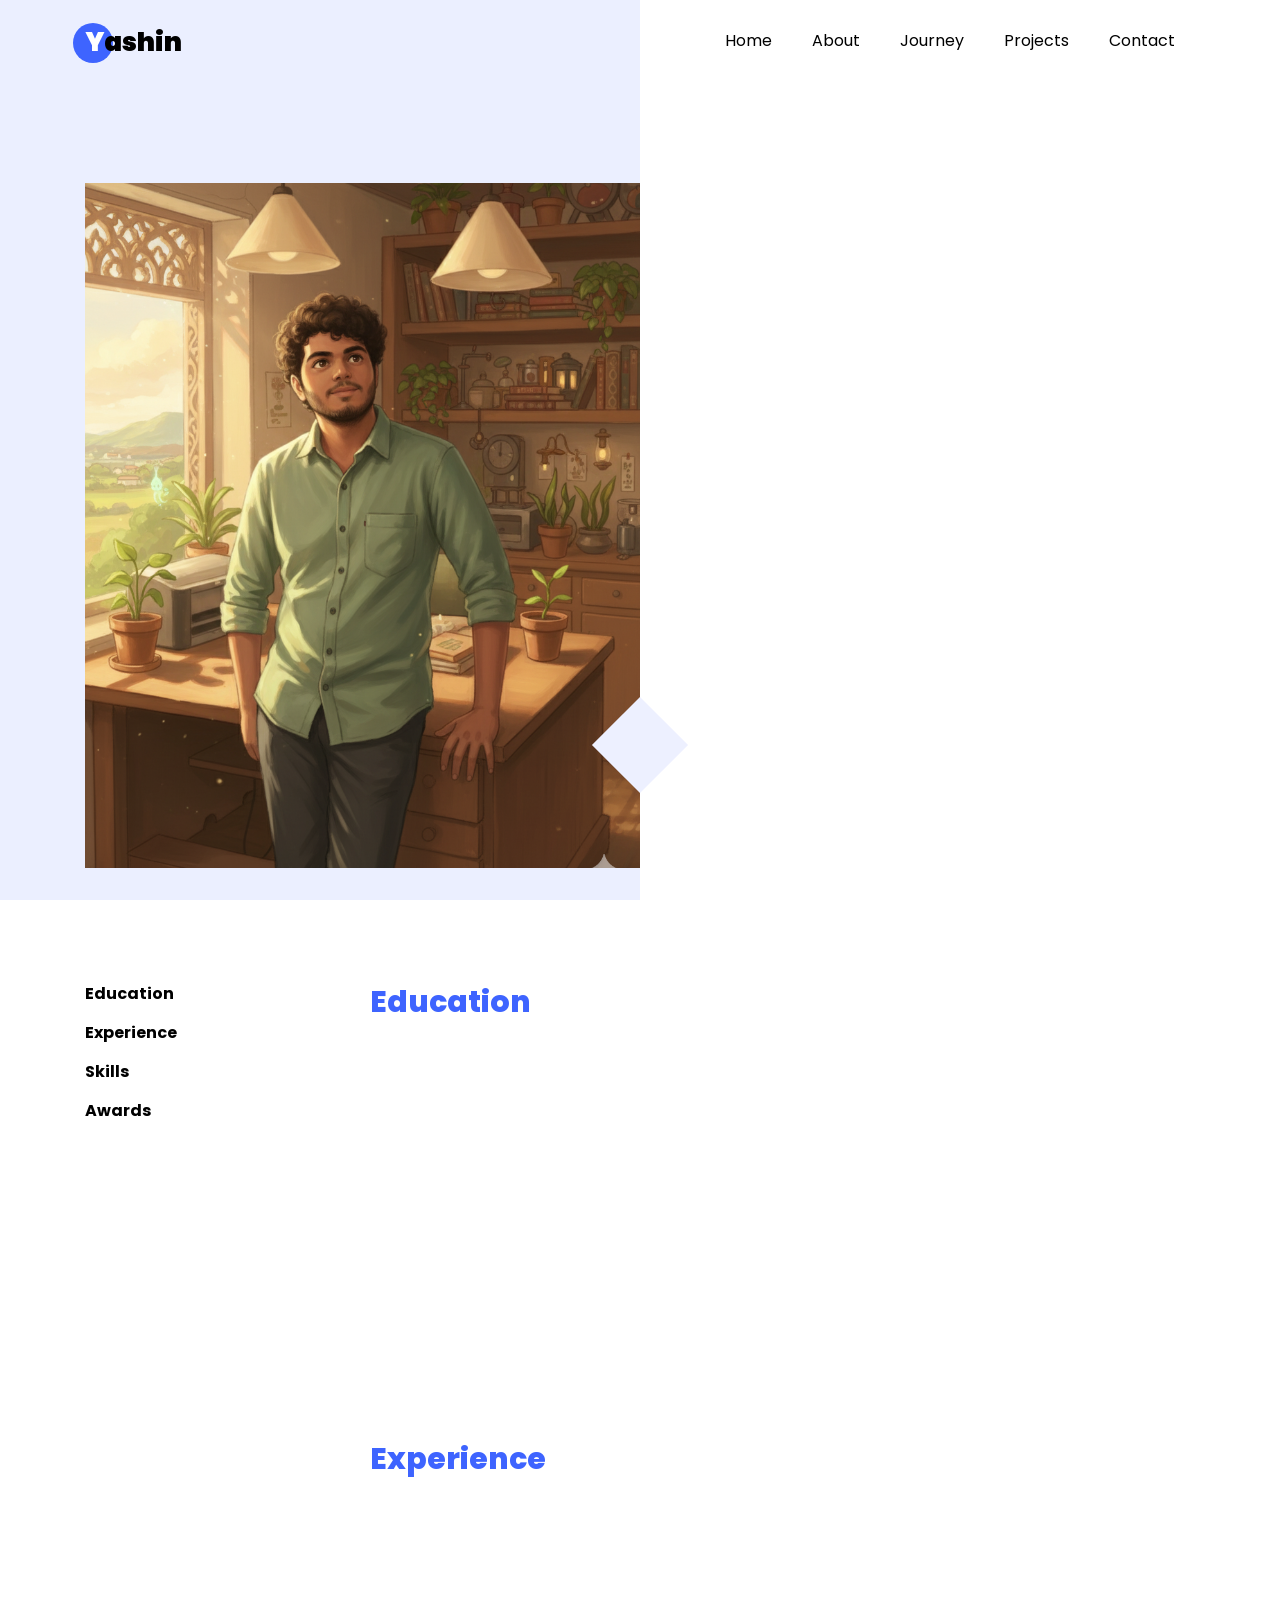
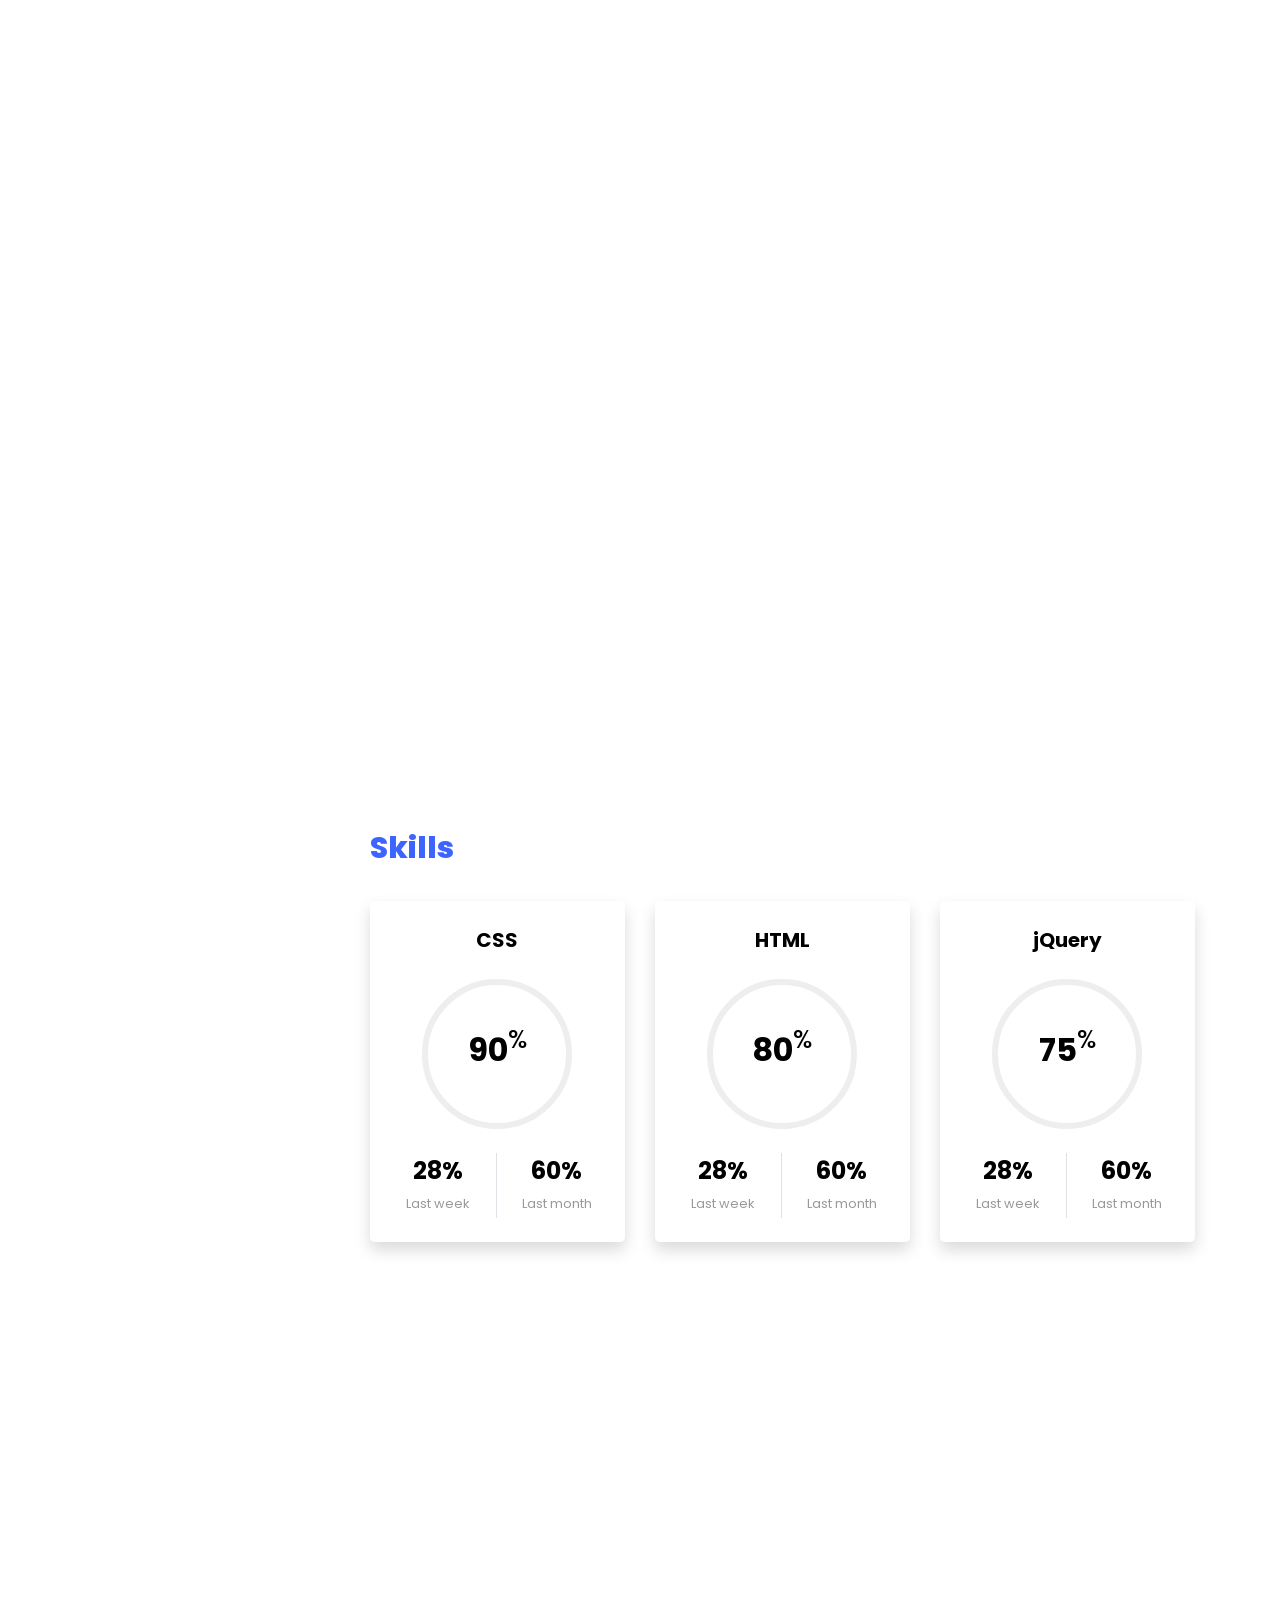
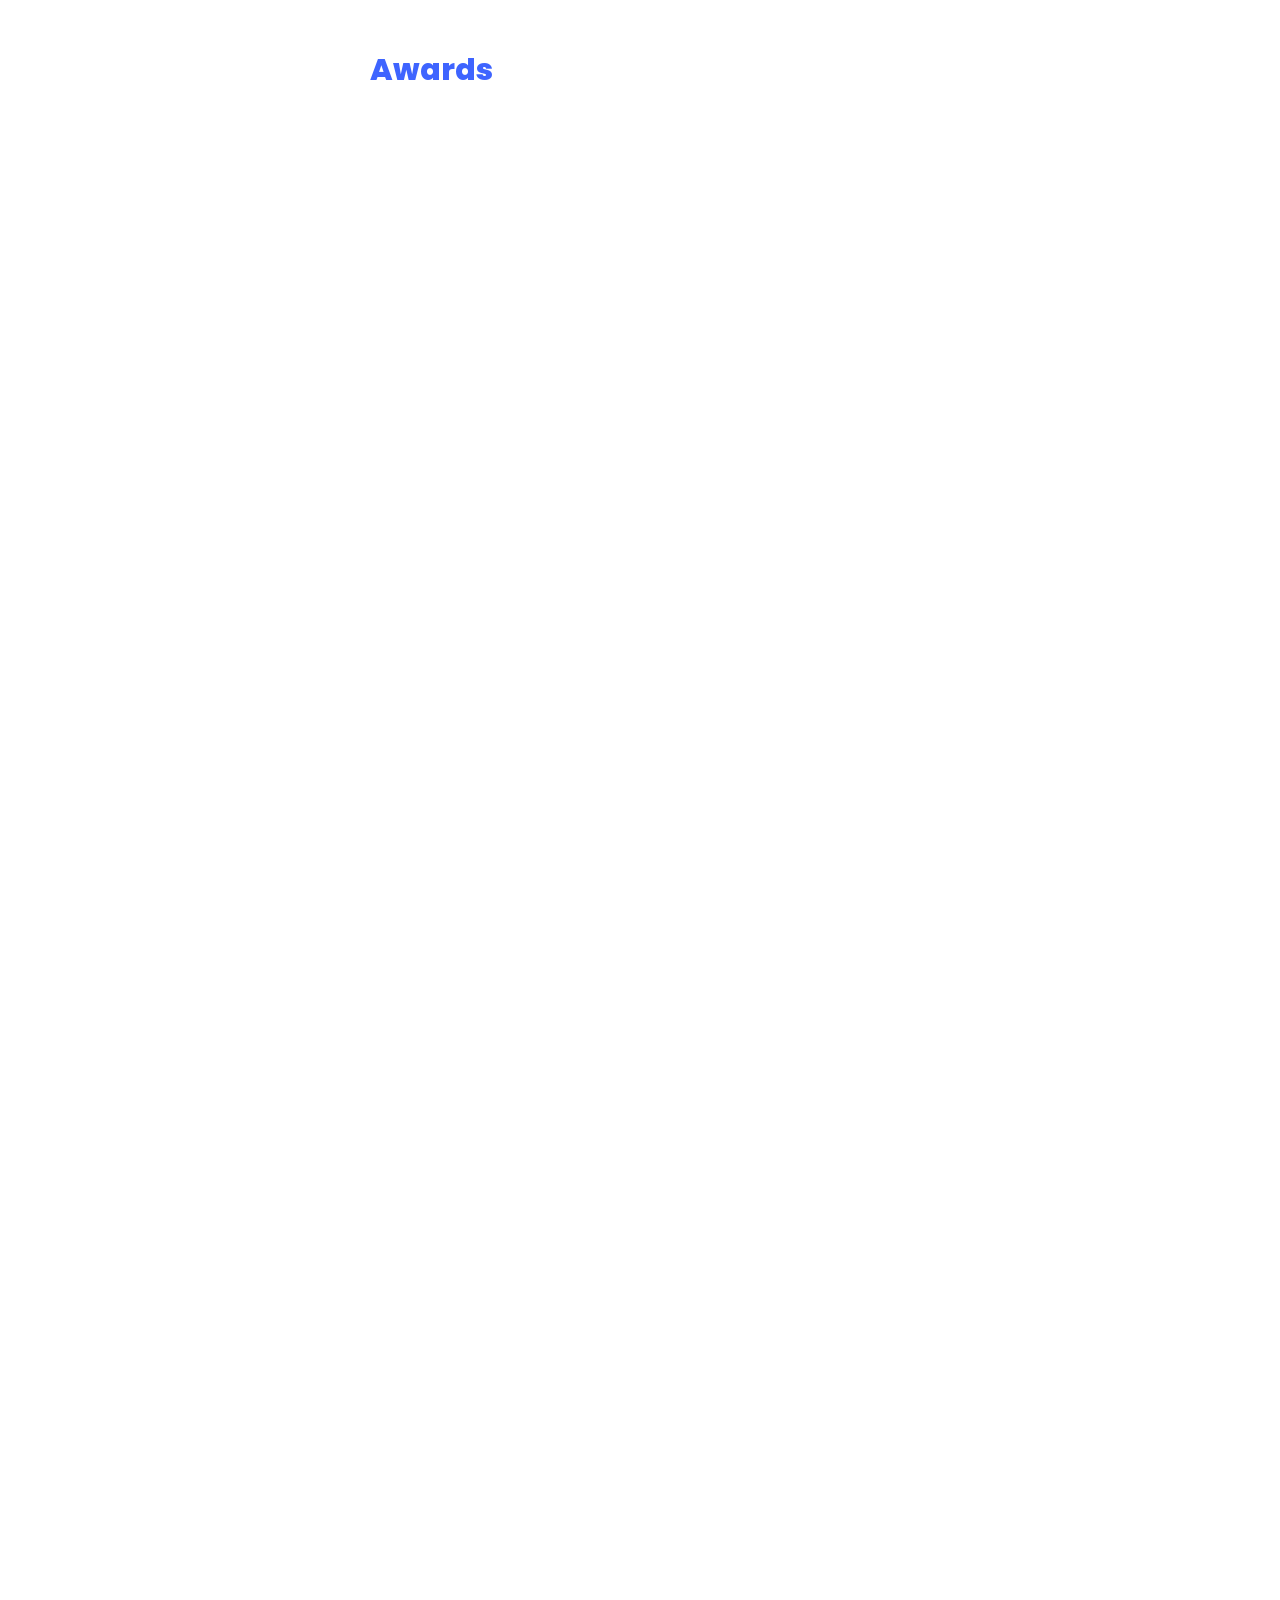
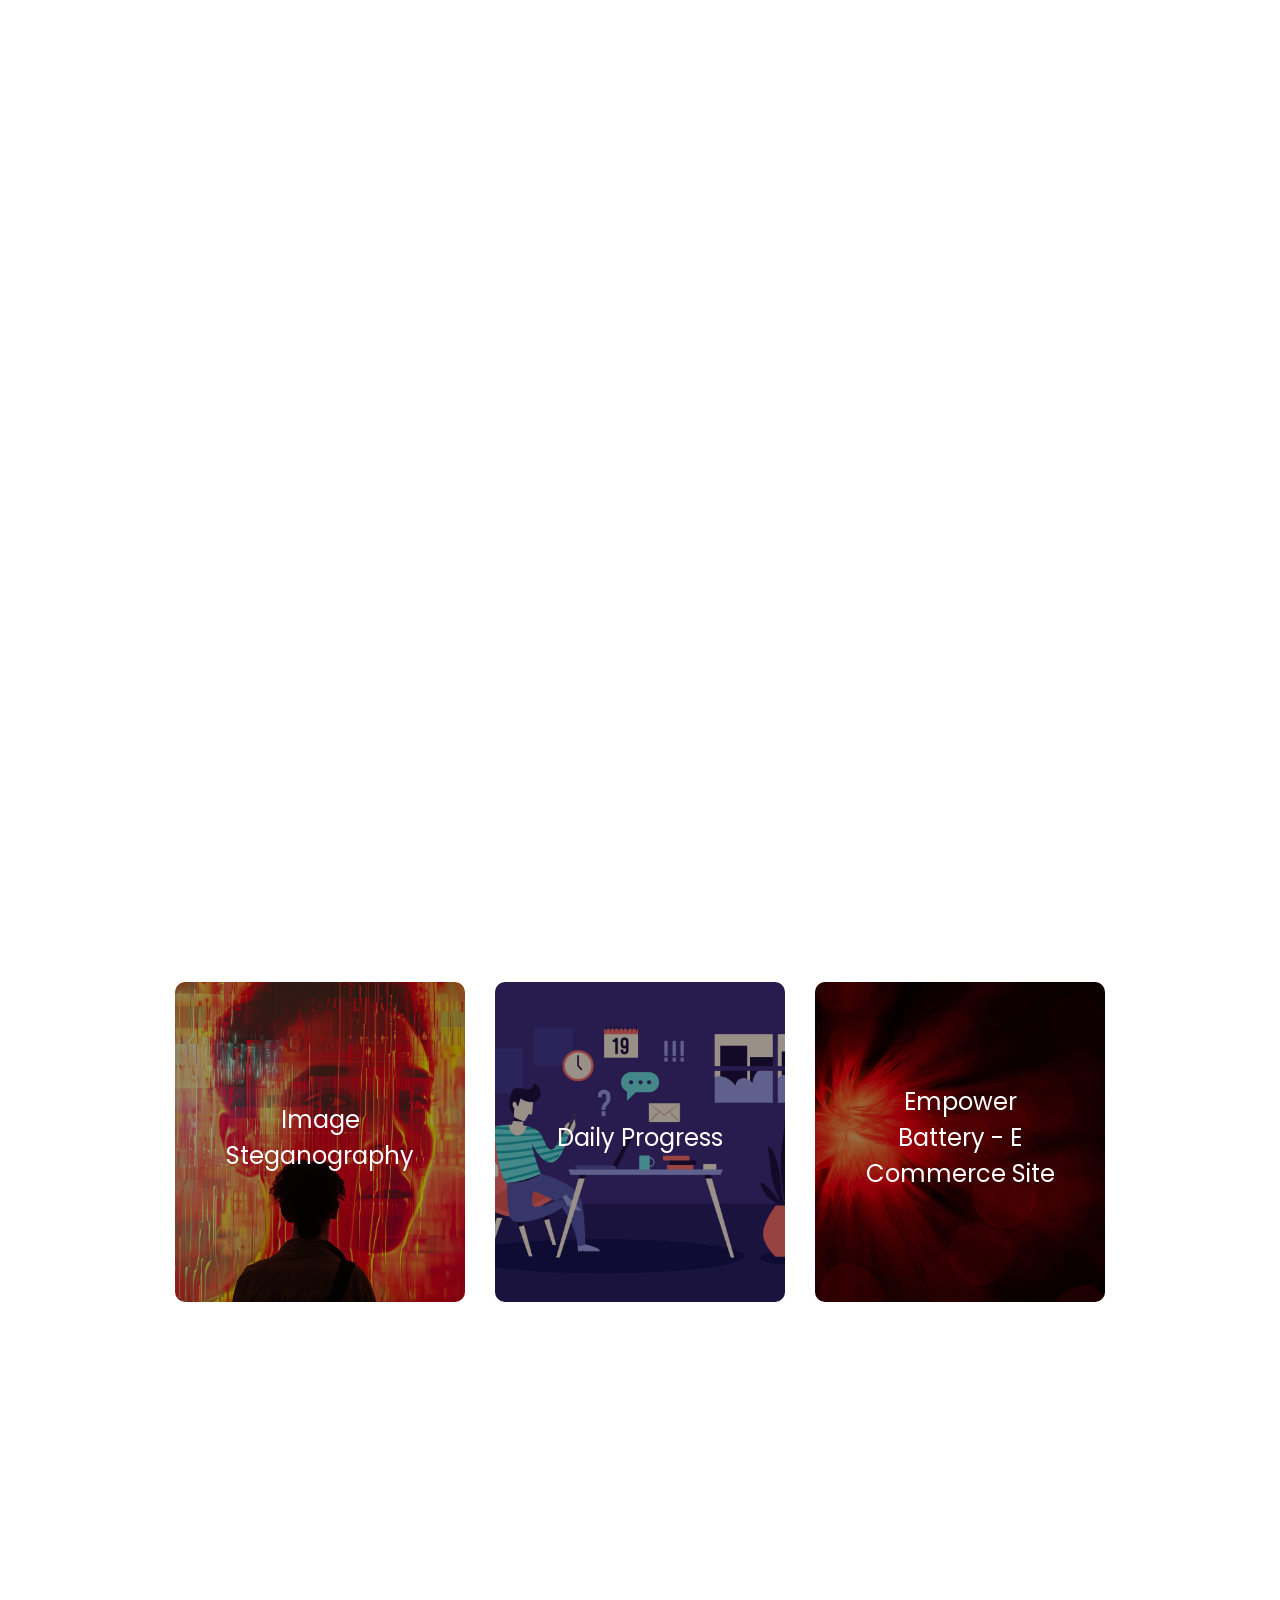
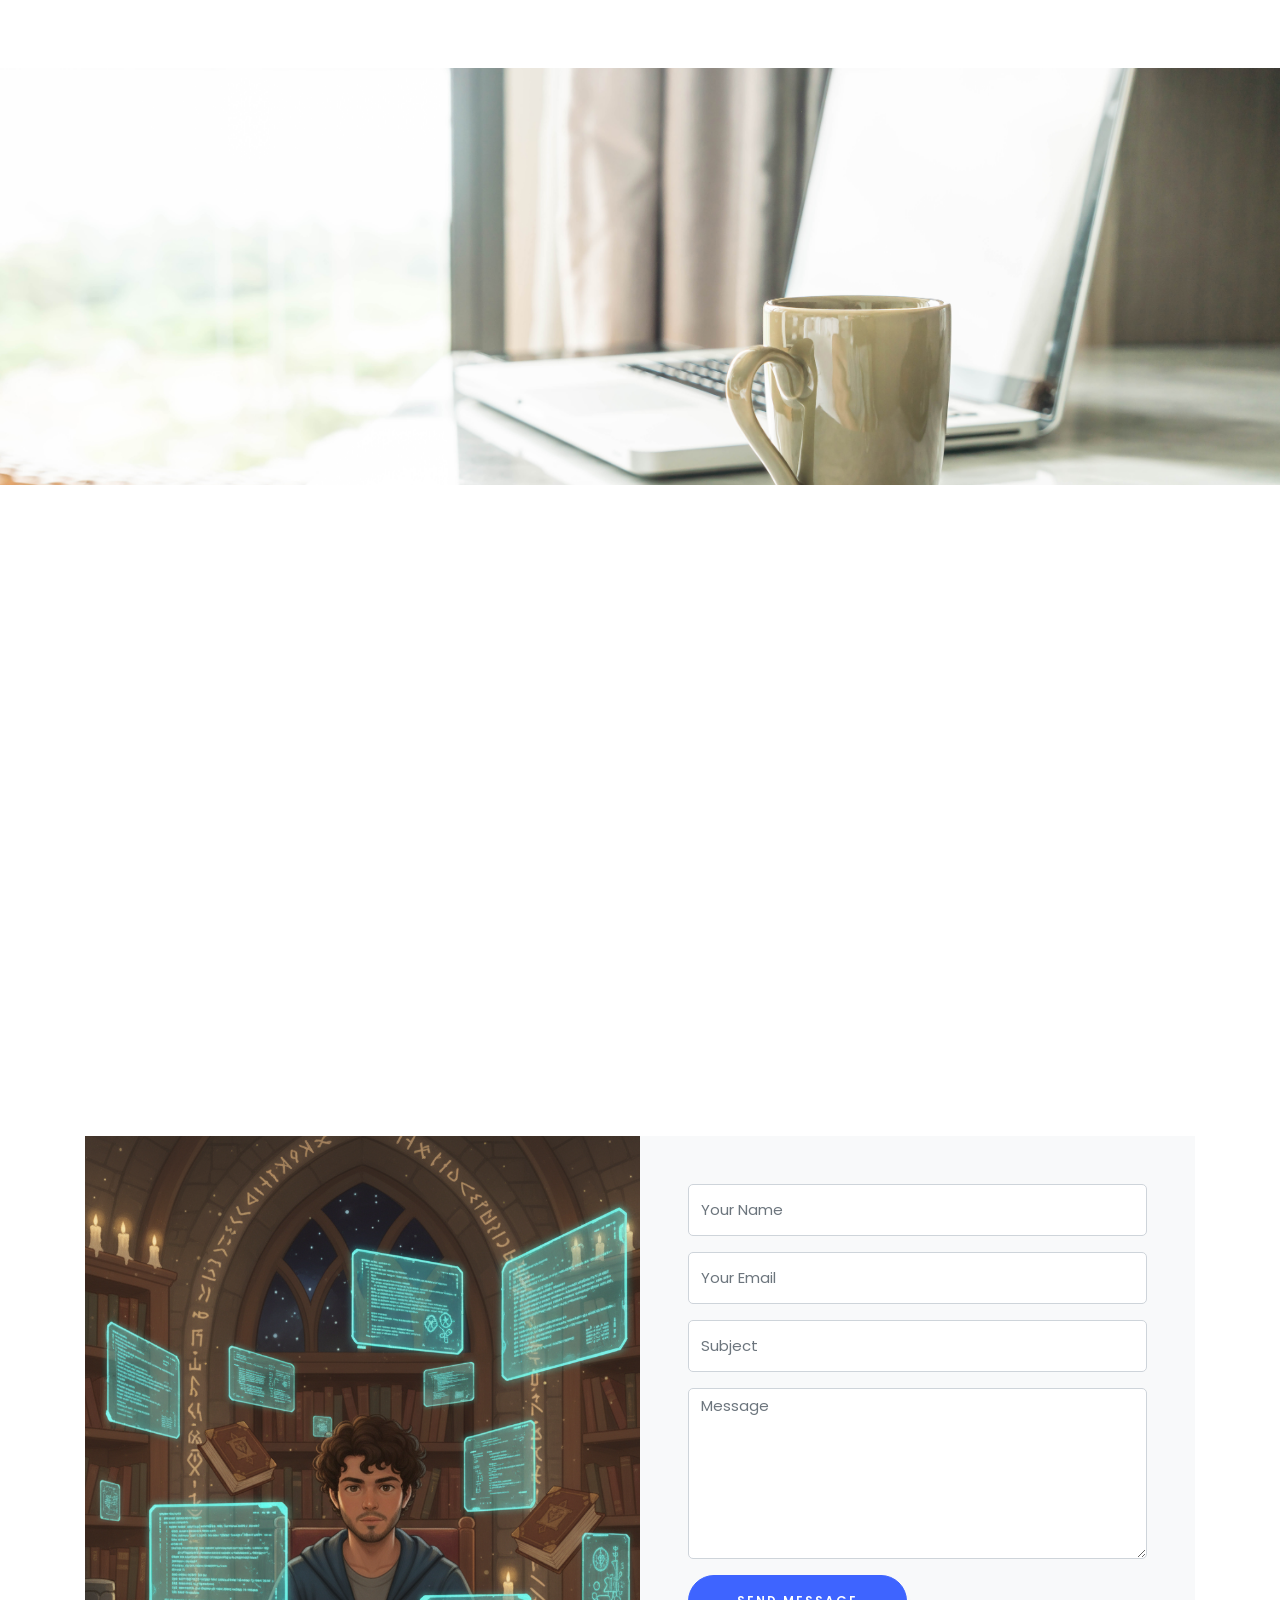
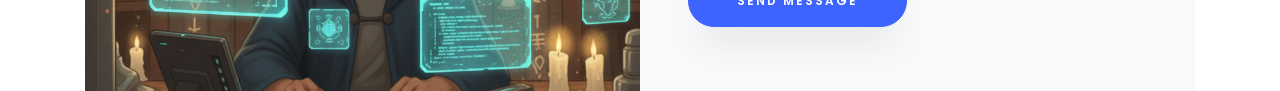
==== index.html @ 734884dc "Portfolio" ====
<!DOCTYPE html>
<html lang="en">

<head>
	<title>Mohamed Yashin</title>
	<meta charset="utf-8">
	<meta name="viewport" content="width=device-width, initial-scale=1, shrink-to-fit=no">

	<link href="https://fonts.googleapis.com/css?family=Poppins:100,200,300,400,500,600,700,800,900" rel="stylesheet">

	<link rel="stylesheet" href="css/open-iconic-bootstrap.min.css">
	<link rel="stylesheet" href="css/animate.css">

	<link rel="stylesheet" href="css/owl.carousel.min.css">
	<link rel="stylesheet" href="css/owl.theme.default.min.css">
	<link rel="stylesheet" href="css/magnific-popup.css">

	<link rel="stylesheet" href="css/aos.css">

	<link rel="stylesheet" href="css/ionicons.min.css">

	<link rel="stylesheet" href="css/flaticon.css">
	<link rel="stylesheet" href="css/icomoon.css">
	<link rel="stylesheet" href="css/style.css">
	<link rel="stylesheet" href="css/style1.css">
	<link rel="stylesheet" href="https://cdnjs.cloudflare.com/ajax/libs/font-awesome/6.5.0/css/all.min.css">


</head>

<body data-spy="scroll" data-target=".site-navbar-target" data-offset="300">


	<nav class="navbar navbar-expand-lg navbar-dark ftco_navbar ftco-navbar-light site-navbar-target" id="ftco-navbar">
		<div class="container">
			<a class="navbar-brand" href="index.html"><span>Y</span>ashin</a>
			<button class="navbar-toggler js-fh5co-nav-toggle fh5co-nav-toggle" type="button" data-toggle="collapse"
				data-target="#ftco-nav" aria-controls="ftco-nav" aria-expanded="false" aria-label="Toggle navigation">
				<span class="oi oi-menu"></span> Menu
			</button>

			<div class="collapse navbar-collapse" id="ftco-nav">
				<ul class="navbar-nav nav ml-auto">
					<li class="nav-item"><a href="#home-section" class="nav-link"><span>Home</span></a></li>
					<li class="nav-item"><a href="#about-section" class="nav-link"><span>About</span></a></li>
					<!-- <li class="nav-item"><a href="#services-section" class="nav-link"><span>Services</span></a></li> -->
					<li class="nav-item"><a href="#resume-section" class="nav-link"><span>Journey</span></a></li>
					<li class="nav-item"><a href="#projects-section" class="nav-link"><span>Projects</span></a></li>
					<!-- <li class="nav-item"><a href="#blog-section" class="nav-link"><span>My Blog</span></a></li> -->
					<li class="nav-item"><a href="#contact-section" class="nav-link"><span>Contact</span></a></li>
				</ul>
			</div>
		</div>
	</nav>
	<section class="hero-wrap js-fullheight">
		<div class="overlay"></div>
		<div class="container">
			<div class="row no-gutters slider-text js-fullheight justify-content-center align-items-center">
				<div class="col-lg-8 col-md-6 ftco-animate d-flex align-items-center">
					<div class="text text-center">
						<span class="subheading">Hello, This is</span>
						<h1>Mohamed Yashin</h1>
						<h2>I'm a
							<span class="txt-rotate" data-period="2000"
								data-rotate='[ "Digital Defender", "Software Engineer", "Security Enthusiast", "WordPress Builder", "Tech Explorer" ]'></span>
						</h2>
					</div>
				</div>
			</div>
		</div>
		</div>
		<div class="mouse">
			<a href="#" class="mouse-icon">
				<div class="mouse-wheel"><span class="ion-ios-arrow-round-down"></span></div>
			</a>
		</div>
	</section>

	<section class="ftco-about img ftco-section ftco-no-pt ftco-no-pb" id="about-section">
		<div class="container">
			<div class="row d-flex no-gutters">
				<div class="col-md-6 col-lg-6 d-flex">
					<div class="img-about img d-flex align-items-stretch">
						<div class="overlay"></div>
						<div class="img d-flex align-self-stretch align-items-center"
							style="background-image:url(images/ai.png);">
						</div>
					</div>
				</div>
				<div class="col-md-6 col-lg-6 pl-md-5 py-5">
					<div class="row justify-content-start pb-3">
						<div class="col-md-12 heading-section ftco-animate">
							<h1 class="big">About</h1>
							<h2 class="mb-4">About Me</h2>
							<p>When I’m not debugging code, I’m probably debugging life — one update at a time.</p>
							<ul class="about-info mt-4 px-md-0 px-2">
								<li class="d-flex"><span>Name:</span> <span>Mohamed Yashin</span></li>
								<li class="d-flex"><span>Date of birth:</span> <span>October 16, 2002</span></li>
								<li class="d-flex"><span>Address:</span> <span>Tamil Nadu, India</span></li>
								<li class="d-flex"><span>Zip code:</span> <span>622001</span></li>
								<li class="d-flex"><span>Email:</span> <span>mohamedyashinmn@gmail.com</span></li>
								<li class="d-flex"><span>Phone: </span> <span>+91 99941 78537</span></li>
							</ul>
						</div>
					</div>
					<div class="counter-wrap ftco-animate d-flex mt-md-3">
						<div class="text">
							<p class="mb-4">
								<span class="number">3</span>
								<span>Projects complete</span>
							</p>
							<p><a href="\images\M_Mohamed_Yashin_CV.pdf " target="blank"
									class="btn btn-primary py-3 px-3">Download CV</a></p>
						</div>
					</div>
				</div>
			</div>
		</div>
	</section>

	<!-- <section class="ftco-section ftco-partner">
    	<div class="container">
    		<div class="row">
    			<div class="col-sm ftco-animate">
    				<a href="#" class="partner"><img src="images/partner-1.png" class="img-fluid" alt="Colorlib Template"></a>
    			</div>
    			<div class="col-sm ftco-animate">
    				<a href="#" class="partner"><img src="images/partner-2.png" class="img-fluid" alt="Colorlib Template"></a>
    			</div>
    			<div class="col-sm ftco-animate">
    				<a href="#" class="partner"><img src="images/partner-3.png" class="img-fluid" alt="Colorlib Template"></a>
    			</div>
    			<div class="col-sm ftco-animate">
    				<a href="#" class="partner"><img src="images/partner-4.png" class="img-fluid" alt="Colorlib Template"></a>
    			</div>
    			<div class="col-sm ftco-animate">
    				<a href="#" class="partner"><img src="images/partner-5.png" class="img-fluid" alt="Colorlib Template"></a>
    			</div>
    		</div>
    	</div>
    </section> -->

	<section class="ftco-section ftco-no-pb goto-here" id="resume-section">
		<div class="container">
			<div class="row">
				<div class="col-md-3">
					<nav id="navi">
						<ul>
							<li><a href="#page-1">Education</a></li>
							<li><a href="#page-2">Experience</a></li>
							<li><a href="#page-3">Skills</a></li>
							<li><a href="#page-4">Awards</a></li>
						</ul>
					</nav>
				</div>
				<div class="col-md-9">
					<div id="page-1" class="page one">
						<h2 class="heading">Education</h2>
						<div class="resume-wrap d-flex ftco-animate">
							<div class="icon d-flex align-items-center justify-content-center">
								<i class="fa-solid fa-graduation-cap"></i>
							</div>
							<div class="text pl-3">
								<span class="date">2020-2024</span>
								<h2>Bachelor of Engineering in Computer Science</h2>
								<span class="position">Anna University</span>
								<p>Government College of Engineering, Thanjavur</p>
							</div>
						</div>
						<div class="resume-wrap d-flex ftco-animate">
							<div class="icon d-flex align-items-center justify-content-center">
								<i class="fa-solid fa-school"></i>
							</div>
							<div class="text pl-3">
								<span class="date">2018-2020</span>
								<h2>Higher Secondary</h2>
								<span class="position">State Board</span>
								<p>Bio-Maths</p>
							</div>
						</div>

						<div id="page-2" class="page two">
							<h2 class="heading">Experience</h2>
							<div class="resume-wrap d-flex ftco-animate">
								<div class="icon d-flex align-items-center justify-content-center">
									<i class="fa-solid fa-briefcase"></i>
								</div>
								<div class="text pl-3">
									<span class="date">2025(May)-Present</span>
									<h2>IT Project Manager</h2>
									<span class="position">Empower Engineering Resources CO LLC</span>
									<p>I’ve been dedicated to contributing toward our team’s goals by consistently
										delivering quality results and managing projects from end to end.
										During my time here, I successfully led the development of key projects like the
										Empower Battery website and handled the company’s technical operations —
										from design and development to implementation — helping strengthen our overall
										digital presence.</p>
								</div>
							</div>
							<div class="resume-wrap d-flex ftco-animate">
								<div class="icon d-flex align-items-center justify-content-center">
									<i class="fa-solid fa-briefcase"></i>
								</div>
								<div class="text pl-3">
									<span class="date">2025(Feb)-2025(May)</span>
									<h2>Procurement Engineer</h2>
									<span class="position">Empower Engineering Resources CO LLC</span>
									<p>Handled end-to-end procurement activities, from identifying and evaluating
										suppliers to analyzing quotations and preparing cost comparisons.
										Ensured timely communication and follow-ups, streamlined documentation,and
										maintained smooth workflow across all stages of the process.</p>
								</div>
							</div>
							<div class="resume-wrap d-flex ftco-animate">
								<div class="icon d-flex align-items-center justify-content-center">
									<i class="fa-solid fa-database"></i>
								</div>
								<div class="text pl-3">
									<span class="date">2024(June)-2025(Jan)</span>
									<h2>Assistant Instructor</h2>
									<span class="position">CST Computer Education</span>
									<p>Taught programming languages including C, C++, Java, and Python with a focus on
										practical coding and problem-solving.
										Conducted sessions on web technologies like JavaScript and PHP, and trained
										students in data structures, logical reasoning, and personality development.</p>
								</div>
							</div>


						</div>
						<div id="page-3" class="page three">
							<h2 class="heading">Skills</h2>
							<div class="row progress-circle mb-5">
								<div class="col-lg-4 mb-4">
									<div class="bg-white rounded-lg shadow p-4">
										<h2 class="h5 font-weight-bold text-center mb-4">CSS</h2>

										<!-- Progress bar 1 -->
										<div class="progress mx-auto" data-value='70'>
											<span class="progress-left">
												<span class="progress-bar border-primary"></span>
											</span>
											<span class="progress-right">
												<span class="progress-bar border-primary"></span>
											</span>
											<div
												class="progress-value w-100 h-100 rounded-circle d-flex align-items-center justify-content-center">
												<div class="h2 font-weight-bold">90<sup class="small">%</sup></div>
											</div>
										</div>
										<!-- END -->

										<!-- Demo info -->
										<div class="row text-center mt-4">
											<div class="col-6 border-right">
												<div class="h4 font-weight-bold mb-0">28%</div><span
													class="small text-gray">Last week</span>
											</div>
											<div class="col-6">
												<div class="h4 font-weight-bold mb-0">60%</div><span
													class="small text-gray">Last month</span>
											</div>
										</div>
										<!-- END -->
									</div>
								</div>

								<div class="col-lg-4 mb-4">
									<div class="bg-white rounded-lg shadow p-4">
										<h2 class="h5 font-weight-bold text-center mb-4">HTML</h2>

										<!-- Progress bar 1 -->
										<div class="progress mx-auto" data-value='80'>
											<span class="progress-left">
												<span class="progress-bar border-primary"></span>
											</span>
											<span class="progress-right">
												<span class="progress-bar border-primary"></span>
											</span>
											<div
												class="progress-value w-100 h-100 rounded-circle d-flex align-items-center justify-content-center">
												<div class="h2 font-weight-bold">80<sup class="small">%</sup></div>
											</div>
										</div>
										<!-- END -->

										<!-- Demo info -->
										<div class="row text-center mt-4">
											<div class="col-6 border-right">
												<div class="h4 font-weight-bold mb-0">28%</div><span
													class="small text-gray">Last week</span>
											</div>
											<div class="col-6">
												<div class="h4 font-weight-bold mb-0">60%</div><span
													class="small text-gray">Last month</span>
											</div>
										</div>
										<!-- END -->
									</div>
								</div>

								<div class="col-lg-4 mb-4">
									<div class="bg-white rounded-lg shadow p-4">
										<h2 class="h5 font-weight-bold text-center mb-4">jQuery</h2>

										<!-- Progress bar 1 -->
										<div class="progress mx-auto" data-value='75'>
											<span class="progress-left">
												<span class="progress-bar border-primary"></span>
											</span>
											<span class="progress-right">
												<span class="progress-bar border-primary"></span>
											</span>
											<div
												class="progress-value w-100 h-100 rounded-circle d-flex align-items-center justify-content-center">
												<div class="h2 font-weight-bold">75<sup class="small">%</sup></div>
											</div>
										</div>
										<!-- END -->

										<!-- Demo info -->
										<div class="row text-center mt-4">
											<div class="col-6 border-right">
												<div class="h4 font-weight-bold mb-0">28%</div><span
													class="small text-gray">Last week</span>
											</div>
											<div class="col-6">
												<div class="h4 font-weight-bold mb-0">60%</div><span
													class="small text-gray">Last month</span>
											</div>
										</div>
										<!-- END -->
									</div>
								</div>
							</div>
							<div class="row">
								<div class="col-md-6 animate-box">
									<div class="progress-wrap ftco-animate">
										<h3>Photoshop</h3>
										<div class="progress">
											<div class="progress-bar color-1" role="progressbar" aria-valuenow="90"
												aria-valuemin="0" aria-valuemax="100" style="width:90%">
												<span>90%</span>
											</div>
										</div>
									</div>
								</div>
								<div class="col-md-6 animate-box">
									<div class="progress-wrap ftco-animate">
										<h3>jQuery</h3>
										<div class="progress">
											<div class="progress-bar color-2" role="progressbar" aria-valuenow="85"
												aria-valuemin="0" aria-valuemax="100" style="width:85%">
												<span>85%</span>
											</div>
										</div>
									</div>
								</div>
								<div class="col-md-6 animate-box">
									<div class="progress-wrap ftco-animate">
										<h3>HTML5</h3>
										<div class="progress">
											<div class="progress-bar color-3" role="progressbar" aria-valuenow="95"
												aria-valuemin="0" aria-valuemax="100" style="width:95%">
												<span>95%</span>
											</div>
										</div>
									</div>
								</div>
								<div class="col-md-6 animate-box">
									<div class="progress-wrap ftco-animate">
										<h3>CSS3</h3>
										<div class="progress">
											<div class="progress-bar color-4" role="progressbar" aria-valuenow="90"
												aria-valuemin="0" aria-valuemax="100" style="width:90%">
												<span>90%</span>
											</div>
										</div>
									</div>
								</div>
								<div class="col-md-6 animate-box">
									<div class="progress-wrap ftco-animate">
										<h3>WordPress</h3>
										<div class="progress">
											<div class="progress-bar color-5" role="progressbar" aria-valuenow="70"
												aria-valuemin="0" aria-valuemax="100" style="width:70%">
												<span>70%</span>
											</div>
										</div>
									</div>
								</div>
								<div class="col-md-6 animate-box">
									<div class="progress-wrap ftco-animate">
										<h3>SEO</h3>
										<div class="progress">
											<div class="progress-bar color-6" role="progressbar" aria-valuenow="80"
												aria-valuemin="0" aria-valuemax="100" style="width:80%">
												<span>80%</span>
											</div>
										</div>
									</div>
								</div>
							</div>
						</div>
						<div id="page-4" class="page four">
							<h2 class="heading">Awards</h2>
							<div class="resume-wrap d-flex ftco-animate">
								<div class="icon d-flex align-items-center justify-content-center">
									<i class="fa-solid fa-star"></i>
								</div>
								<div class="text pl-3">
									<span class="date">2024 - MAY</span>
									<h2>Best Paper Award – National Level Conference</h2>
									<span class="position">Parisutham Institute of Technology and Science,
										Thanjavur</span>
									<p>Recognized for presenting an innovative paper on Steganography integrated with
										Cryptography at a national-level conference.</p>
								</div>
							</div>
							<div class="resume-wrap d-flex ftco-animate">
								<div class="icon d-flex align-items-center justify-content-center">
									<i class="fa-regular fa-star"></i>
								</div>
								<div class="text pl-3">
									<span class="date">2023 - FEB</span>
									<h2>2nd Prize – Project Presentation</h2>
									<span class="position">Kamaraj College of Engineering and Technology,
										Virudhunagar</span>
									<p>Secured second place for presenting a project on identifying Dyslexia, Dysphasia,
										Dyspraxia, Dyscalculia, and ADHD in school-going children using
										technology-driven analysis.</p>
								</div>
							</div>
							<div class="resume-wrap d-flex ftco-animate">
								<div class="icon d-flex align-items-center justify-content-center">
									<i class="fa-solid fa-shield"></i>
								</div>
								<div class="text pl-3">
									<span class="date">23023 - Jan</span>
									<h2>Introduction to Cyber Security Certification</h2>
									<span class="position">CISCO Networking Academy</span>
									<p>Gained foundational knowledge in network protection, threat mitigation, and
										online safety.</p>
								</div>
							</div>
							<div class="resume-wrap d-flex ftco-animate">
								<div class="icon d-flex align-items-center justify-content-center">
									<i class="fa-regular fa-keyboard"></i>
								</div>
								<div class="text pl-3">
									<span class="date">2023 - Aug</span>
									<h2>Typing Certification (English)</h2>
									<span class="position">Junior Level – First Class</span>
									<p>Awarded First Class for proficiency in English typing.</p>
								</div>
							</div>
						</div>
					</div>
				</div>
			</div>
	</section>

	<section class="ftco-section" id="services-section">
		<div class="container-fluid px-md-5">
			<div class="row justify-content-center py-5 mt-5">
				<div class="col-md-12 heading-section text-center ftco-animate">
					<h1 class="big big-2">Services</h1>
					<h2 class="mb-4">Services</h2>
					<p>Far far away, behind the word mountains, far from the countries Vokalia and Consonantia</p>
				</div>
			</div>
			<div class="row">
				<div class="col-md-4 text-center d-flex ftco-animate">
					<a href="#" class="services-1 shadow">
						<span class="icon">
							<i class="flaticon-analysis"></i>
						</span>
						<div class="desc">
							<h3 class="mb-5">Web Design</h3>
							<p>A small river named Duden flows by their place and supplies it with the necessary
								regelialia.</p>
						</div>
					</a>
				</div>
				<div class="col-md-4 text-center d-flex ftco-animate">
					<a href="#" class="services-1 shadow">
						<span class="icon">
							<i class="flaticon-flasks"></i>
						</span>
						<div class="desc">
							<h3 class="mb-5">Phtography</h3>
							<p>A small river named Duden flows by their place and supplies it with the necessary
								regelialia.</p>
						</div>
					</a>
				</div>
				<div class="col-md-4 text-center d-flex ftco-animate">
					<a href="#" class="services-1 shadow">
						<span class="icon">
							<i class="flaticon-ideas"></i>
						</span>
						<div class="desc">
							<h3 class="mb-5">Web Developer</h3>
							<p>A small river named Duden flows by their place and supplies it with the necessary
								regelialia.</p>
						</div>
					</a>
				</div>

				<div class="col-md-4 text-center d-flex ftco-animate">
					<a href="#" class="services-1 shadow">
						<span class="icon">
							<i class="flaticon-innovation"></i>
						</span>
						<div class="desc">
							<h3 class="mb-5">App Developing</h3>
							<p>A small river named Duden flows by their place and supplies it with the necessary
								regelialia.</p>
						</div>
					</a>
				</div>
				<div class="col-md-4 text-center d-flex ftco-animate">
					<a href="#" class="services-1 shadow">
						<span class="icon">
							<i class="flaticon-ux-design"></i>
						</span>
						<div class="desc">
							<h3 class="mb-5">Branding</h3>
							<p>A small river named Duden flows by their place and supplies it with the necessary
								regelialia.</p>
						</div>
					</a>
				</div>
				<div class="col-md-4 text-center d-flex ftco-animate">
					<a href="#" class="services-1 shadow">
						<span class="icon">
							<i class="flaticon-idea"></i>
						</span>
						<div class="desc">
							<h3 class="mb-5">Product Strategy</h3>
							<p>A small river named Duden flows by their place and supplies it with the necessary
								regelialia.</p>
						</div>
					</a>
				</div>
			</div>
		</div>
	</section>


	<section class="ftco-section ftco-project" id="projects-section">
		<div class="container-fluid px-md-0">
			<div class="row no-gutters justify-content-center pb-5">
				<div class="col-md-12 heading-section text-center ftco-animate">

					<h2 class="mb-4">Work & Stuffs</h2>
					<p>Stuff I made. Some on purpose, some by accident. All somehow functional</p>
				</div>
			</div>
			<div class="d-flex justify-content-center mb-5 pb-5">

				<div class="col-md-3">
					<div class="project-card">
						<div class="card-inner">
							<!-- FRONT SIDE -->
							<div class="card-front" style="background-image: url('images/img-stego.jpg'); color: #00bcd4;">
								<div class="overlay"></div>
								<div class="text text-center p-4">
									<h3>Image Steganography</h3>
								</div>
							</div>

							<!-- BACK SIDE -->
							<div class="card-back bg-orange-dark text-white p-4">
								<div class="text text-center p-4">
									<p>Developed a dual-security model integrating cryptography and image steganography to safeguard message 
										confidentiality. Validated performance across multiple datasets, ensuring high reliability, 
										image quality, and embedding efficiency.</p>
									<a href="https://github.com/yashinmn/image-steganography" target="_blank" class="btn btn-light mt-3">Github Link</a>
								</div>
							</div>
						</div>
					</div>
				</div>

				<div class="col-md-3">
					<div class="project-card">
						<div class="card-inner">
							<!-- FRONT SIDE -->
							<div class="card-front" style="background-image: url('images/dailyworkk.jpg');">
								<div class="overlay"></div>
								<div class="text text-center p-4">
									<h3>Daily Progress</h3>
								</div>
							</div>

							<!-- BACK SIDE -->
							<div class="card-back bg-primary text-white p-4">
								<div class="text text-center p-4">
									<p>A small collection of “productive disasters” — the kind that somehow still work.  
        A gentle reminder that progress isn’t always pretty, but hey, it’s progress</p>
									<a href="https://github.com/yashinmn/todo-List" target="_blank" class="btn btn-light mt-3">Github Link</a>
								</div>
							</div>
						</div>
					</div>
				</div>

				<div class="col-md-3">
					<div class="project-card">
						<div class="card-inner">
							<!-- FRONT SIDE -->
							<div class="card-front" style="background-image: url('images/redbg.jpg');">
								<div class="overlay"></div>
								<div class="text text-center p-4">
									<h3>Empower Battery - E Commerce Site</h3>
								</div>
							</div>

							<!-- BACK SIDE -->
							<div class="card-back text-white p-4" style ="background-color: #d41919 !important;" >
								<div class="text text-center p-4">
									<p>Empower Battery — An e-commerce platform serving the Middle East region. I managed project timelines, coordinated with the development team, and ensured successful delivery.</p>
									<a href="https://empowerbattery.ae/" target="_blank" class="btn btn-light mt-3">Visit site</a>
								</div>
							</div>
						</div>
					</div>
				</div>

			</div>
		</div>
	</section>

	<section class="ftco-section ftco-no-pt ftco-no-pb ftco-counter img" id="section-counter">
		<div class="container-fluid px-md-5">
			<div class="row d-md-flex align-items-center">
				<div class="col-md d-flex justify-content-center counter-wrap ftco-animate">
					<div class="block-18 shadow">
						<div class="text">
							<strong class="number" >5</strong>
							<span>Awards</span>
						</div>
					</div>
				</div>
				<div class="col-md d-flex justify-content-center counter-wrap ftco-animate">
					<div class="block-18 shadow">
						<div class="text">
							<strong class="number" >4</strong>
							<span>Projects Completed</span>
						</div>
					</div>
				</div>
				<div class="col-md d-flex justify-content-center counter-wrap ftco-animate">
					<div class="block-18 shadow">
						<div class="text">
							<strong class="number" >50</strong>
							<span>Deadlines Survived</span>
						</div>
					</div>
				</div>
				<div class="col-md d-flex justify-content-center counter-wrap ftco-animate">
					<div class="block-18 shadow">
						<div class="text">
							<strong class="number" >Still...</strong>
							<span>Cups of coffee</span>
						</div>
					</div>
				</div>
			</div>
		</div>
	</section>


	

	<section class="ftco-section ftco-hireme img" 
style="background-image: url(images/freelance1.jpg); color: #bfbfbf;">

		<!-- <div class="overlay"></div> -->
		<div class="container">
			<div class="row justify-content-center">
				<div class="col-md-7 ftco-animate text-center">
					<h2>I'm <span>Available</span> for freelancing</h2>
					<p>A small river named Duden flows by their place and supplies it with the necessary regelialia.</p>
					<p class="mb-0"><a href="mailto:mohamedyashinmn@gmail.com" class="btn btn-primary py-3 px-5">Hire me</a></p>
				</div>
			</div>
		</div>
	</section>

	<section class="ftco-section contact-section ftco-no-pb" id="contact-section">
		<div class="container">
			<div class="row justify-content-center mb-5 pb-3">
				<div class="col-md-7 heading-section text-center ftco-animate">
					<h1 class="big big-2">Contact</h1>
					<h2 class="mb-4">Contact Me</h2>
					<p>Just ping me! because telepathy still isn't reliable</p>
				</div>
			</div>

			<div class="row d-flex contact-info mb-5">
				<div class="col-md-6 col-lg-3 d-flex ftco-animate">
					<div class="align-self-stretch box text-center p-4 shadow">
						<div class="icon d-flex align-items-center justify-content-center">
							<span class="icon-map-signs"></span>
						</div>
						<div>
							<h3 class="mb-4">Address</h3>
							<p>Pudukkottai, Tamil Nadu, India.</p>
						</div>
					</div>
				</div>
				<div class="col-md-6 col-lg-3 d-flex ftco-animate">
					<div class="align-self-stretch box text-center p-4 shadow">
						<div class="icon d-flex align-items-center justify-content-center">
							<span class="icon-phone2"></span>
						</div>
						<div>
							<h3 class="mb-4">Contact Number</h3>
							<p><a href="tel://9994178537">+91 99941 78537</a></p>
						</div>
					</div>
				</div>
				<div class="col-md-6 col-lg-3 d-flex ftco-animate">
					<div class="align-self-stretch box text-center p-4 shadow">
						<div class="icon d-flex align-items-center justify-content-center">
							<span class="icon-paper-plane"></span>
						</div>
						<div>
							<h3 class="mb-4">Email Address</h3>
							<p><a href="mailto:mohamedyashinmn@gmail.com">mohamedyashinmn@gmail.com</a></p>
						</div>
					</div>
				</div>
				
			</div>

			<div class="row no-gutters block-9">
				<div class="col-md-6 order-md-last d-flex">
					<form action="#" class="bg-light p-4 p-md-5 contact-form">
						<div class="form-group">
							<input type="text" class="form-control" placeholder="Your Name">
						</div>
						<div class="form-group">
							<input type="text" class="form-control" placeholder="Your Email">
						</div>
						<div class="form-group">
							<input type="text" class="form-control" placeholder="Subject">
						</div>
						<div class="form-group">
							<textarea name="" id="" cols="30" rows="7" class="form-control"
								placeholder="Message"></textarea>
						</div>
						<div class="form-group">
							<input type="submit" value="Send Message" class="btn btn-primary py-3 px-5">
						</div>
					</form>

				</div>

				<div class="col-md-6 d-flex">
					<div class="img" style="background-image: url(images/last_img.png);"></div>
				</div>
			</div>
		</div>
	</section>


	<script src="js/jquery.min.js"></script>
	<script src="js/jquery-migrate-3.0.1.min.js"></script>
	<script src="js/popper.min.js"></script>
	<script src="js/bootstrap.min.js"></script>
	<script src="js/jquery.easing.1.3.js"></script>
	<script src="js/jquery.waypoints.min.js"></script>
	<script src="js/jquery.stellar.min.js"></script>
	<script src="js/owl.carousel.min.js"></script>
	<script src="js/jquery.magnific-popup.min.js"></script>
	<script src="js/aos.js"></script>
	<script src="js/jquery.animateNumber.min.js"></script>
	<script src="js/scrollax.min.js"></script>

	<script src="js/main.js"></script>

</body>

</html>
---- css/flaticon.css ----
/*
  	Flaticon icon font: Flaticon
  	Creation date: 04/01/2019 13:45
  	*/


@font-face {
  font-family: "Flaticon";
  src: url("../fonts/flaticon/font/Flaticon.eot");
  src: url("../fonts/flaticon/font/Flaticon.eot?#iefix") format("embedded-opentype"),
       url("../fonts/flaticon/font/Flaticon.woff") format("woff"),
       url("../fonts/flaticon/font/Flaticon.ttf") format("truetype"),
       url("../fonts/flaticon/font/Flaticon.svg#Flaticon") format("svg");
  font-weight: normal;
  font-style: normal;
}

@media screen and (-webkit-min-device-pixel-ratio:0) {
  @font-face {
    font-family: "Flaticon";
    src: url("../fonts/flaticon/font/Flaticon.svg#Flaticon") format("svg");
  }
}

[class^="flaticon-"]:before, [class*=" flaticon-"]:before,
[class^="flaticon-"]:after, [class*=" flaticon-"]:after {   
  font-family: Flaticon;
  font-style: normal;
  font-weight: normal;
  font-variant: normal;
  text-transform: none;
  line-height: 1;

  /* Better Font Rendering =========== */
  -webkit-font-smoothing: antialiased;
  -moz-osx-font-smoothing: grayscale;
}

.flaticon-ideas:before { content: "\f100"; }
.flaticon-flasks:before { content: "\f101"; }
.flaticon-analysis:before { content: "\f102"; }
.flaticon-ux-design:before { content: "\f103"; }
.flaticon-web-design:before { content: "\f104"; }
.flaticon-idea:before { content: "\f105"; }
.flaticon-innovation:before { content: "\f106"; }
.flaticon-graduation:before { content: "\f107"; } /* graduation cap / education icon */
---- css/style1.css ----
/* ========== TEXT ROTATION ========== */
.txt-rotate {
  display: inline-block;
  transition: all 0.6s ease-in-out;
}

.txt-rotate.fade-in {
  opacity: 1;
  transform: translateY(0);
}

.txt-rotate.fade-out {
  opacity: 0;
  transform: translateY(-15px);
}

.txt-rotate.hidden {
  opacity: 0;
  transform: translateY(15px);
}

/* ========== PROJECT CARD BASE ========== */
.project-card {
  perspective: 1000px;
  width: 100%;
  height: 320px; /* consistent height */
  position: relative;
  margin: 15px 0;
}

/* inner flip container */
.card-inner {
  position: relative;
  width: 100%;
  height: 100%;
  transition: transform 0.8s ease;
  transform-style: preserve-3d;
}

/* hover effect */
.project-card:hover .card-inner {
  transform: rotateY(180deg);
}

/* ========== CARD FACES ========== */
.card-front,
.card-back {
  position: absolute;
  width: 100%;
  height: 100%;
  border-radius: 10px;
  backface-visibility: hidden;
  overflow: hidden;
  display: flex;
  flex-direction: column;
  justify-content: center;  /* center vertically */
  align-items: center;       /* center horizontally */
  text-align: center;
  padding: 20px;
}

/* FRONT SIDE */
.card-front {
  background-size: cover;
  background-position: center;
  color: #fff;
}

.card-front .overlay {
  position: absolute;
  top: 0;
  left: 0;
  width: 100%;
  height: 100%;
  background: rgba(0, 0, 0, 0.4);
  border-radius: 10px;
}

.card-front h3 {
  color: #fff !important;
  font-family: poppins, sans-serif;
  font-size: 24px;
}


.card-front .text {
  position: relative;
  z-index: 2;
}

/* BACK SIDE */
.card-back {
  transform: rotateY(180deg);
  background-color: #222;
  color: #fff;
  line-height: 1.6;
  display: flex;
  flex-direction: column;
  justify-content: center;
  align-items: center;
}

/* remove scrollbar completely, keep text inside */
.card-back p {
  margin: 0;
  padding: 0 10px;
  font-size: 15px;
}

/* ========== COLOR VARIANTS ========== */
.bg-orange-dark {
  background-color: #cc5200 !important;
}

.bg-danger {
  background-color: #dc3545 !important;
}

.bg-orange {
  background-color: #fd7e14 !important;
}

.bg-orange-light {
  background-color: #ffb366 !important;
}

/* ========== BUTTON ========== */
.card-back .btn {
  font-weight: 600;
  border-radius: 20px;
  padding: 6px 18px;
  letter-spacing: 0.5px;
  transition: 0.3s ease;
  margin-top: 15px;
}

.card-back .btn:hover {
  background-color: #fff !important;
  color: #000 !important;
}
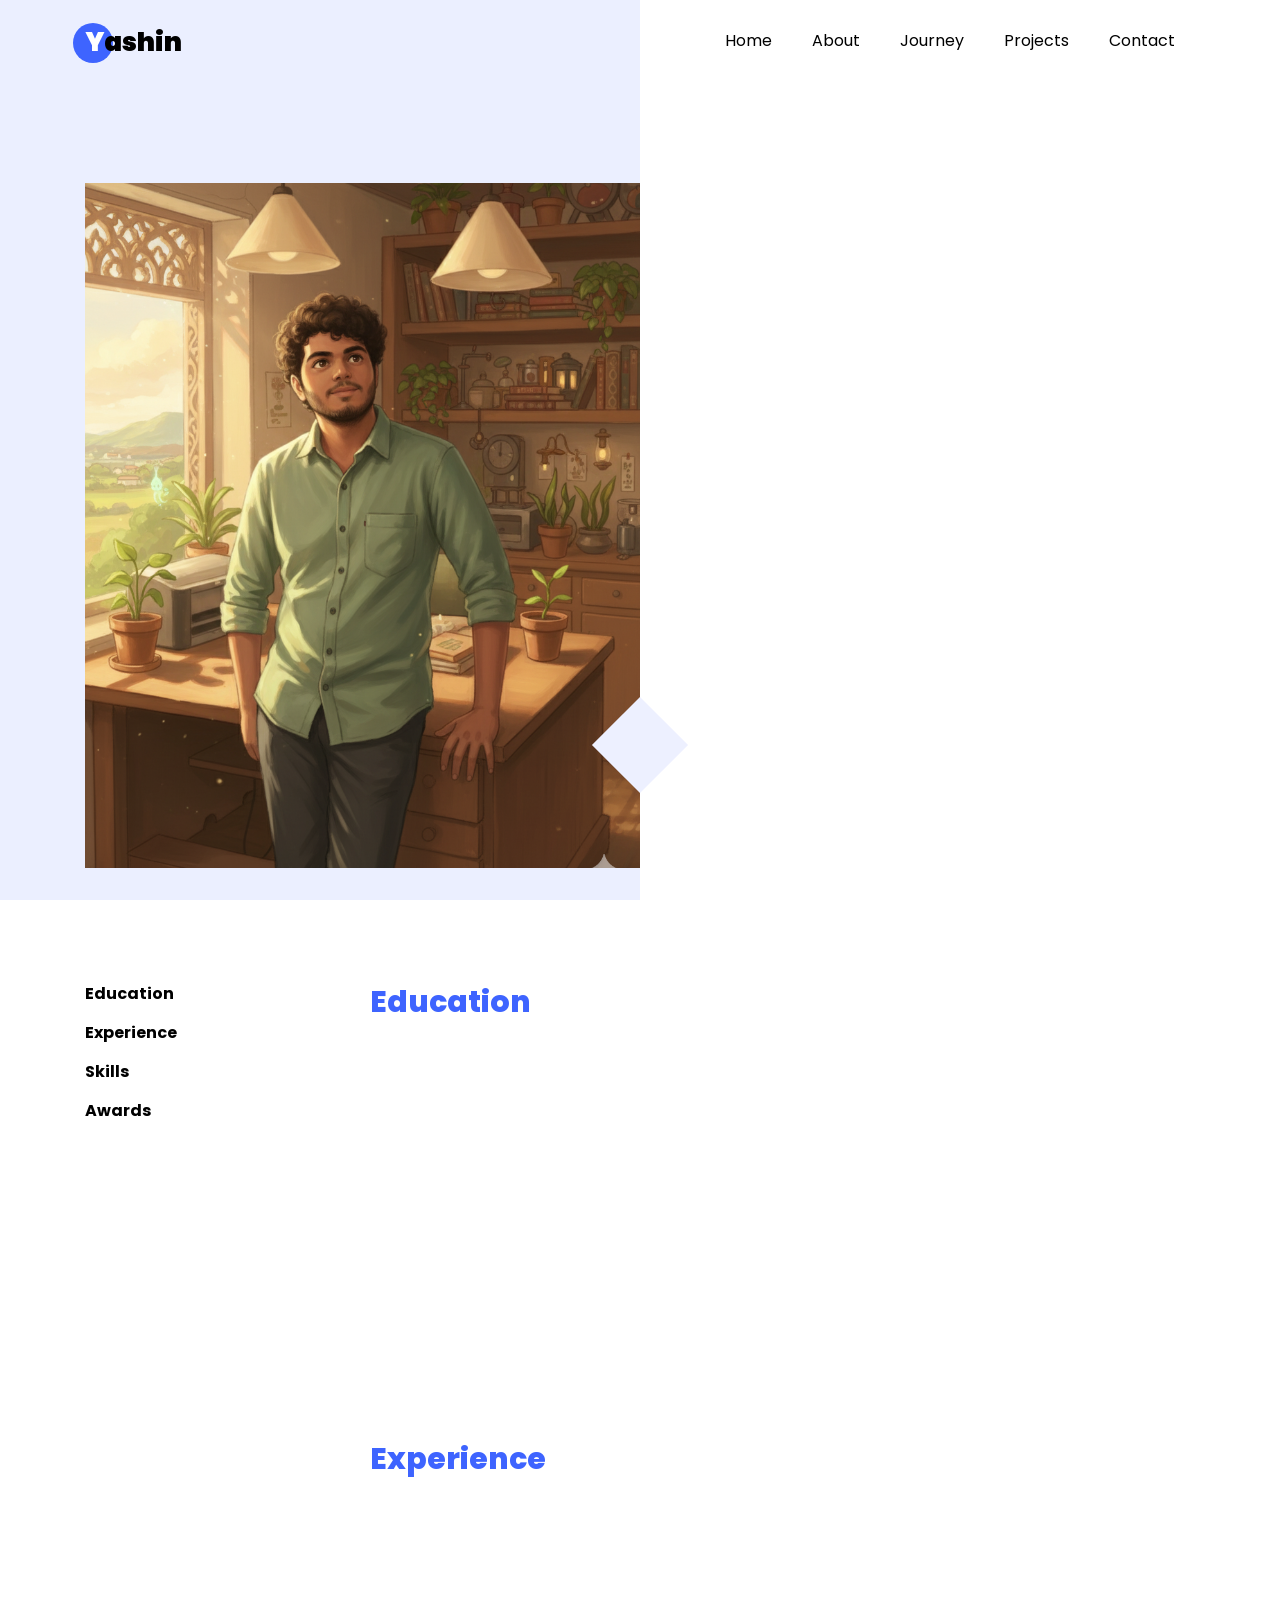
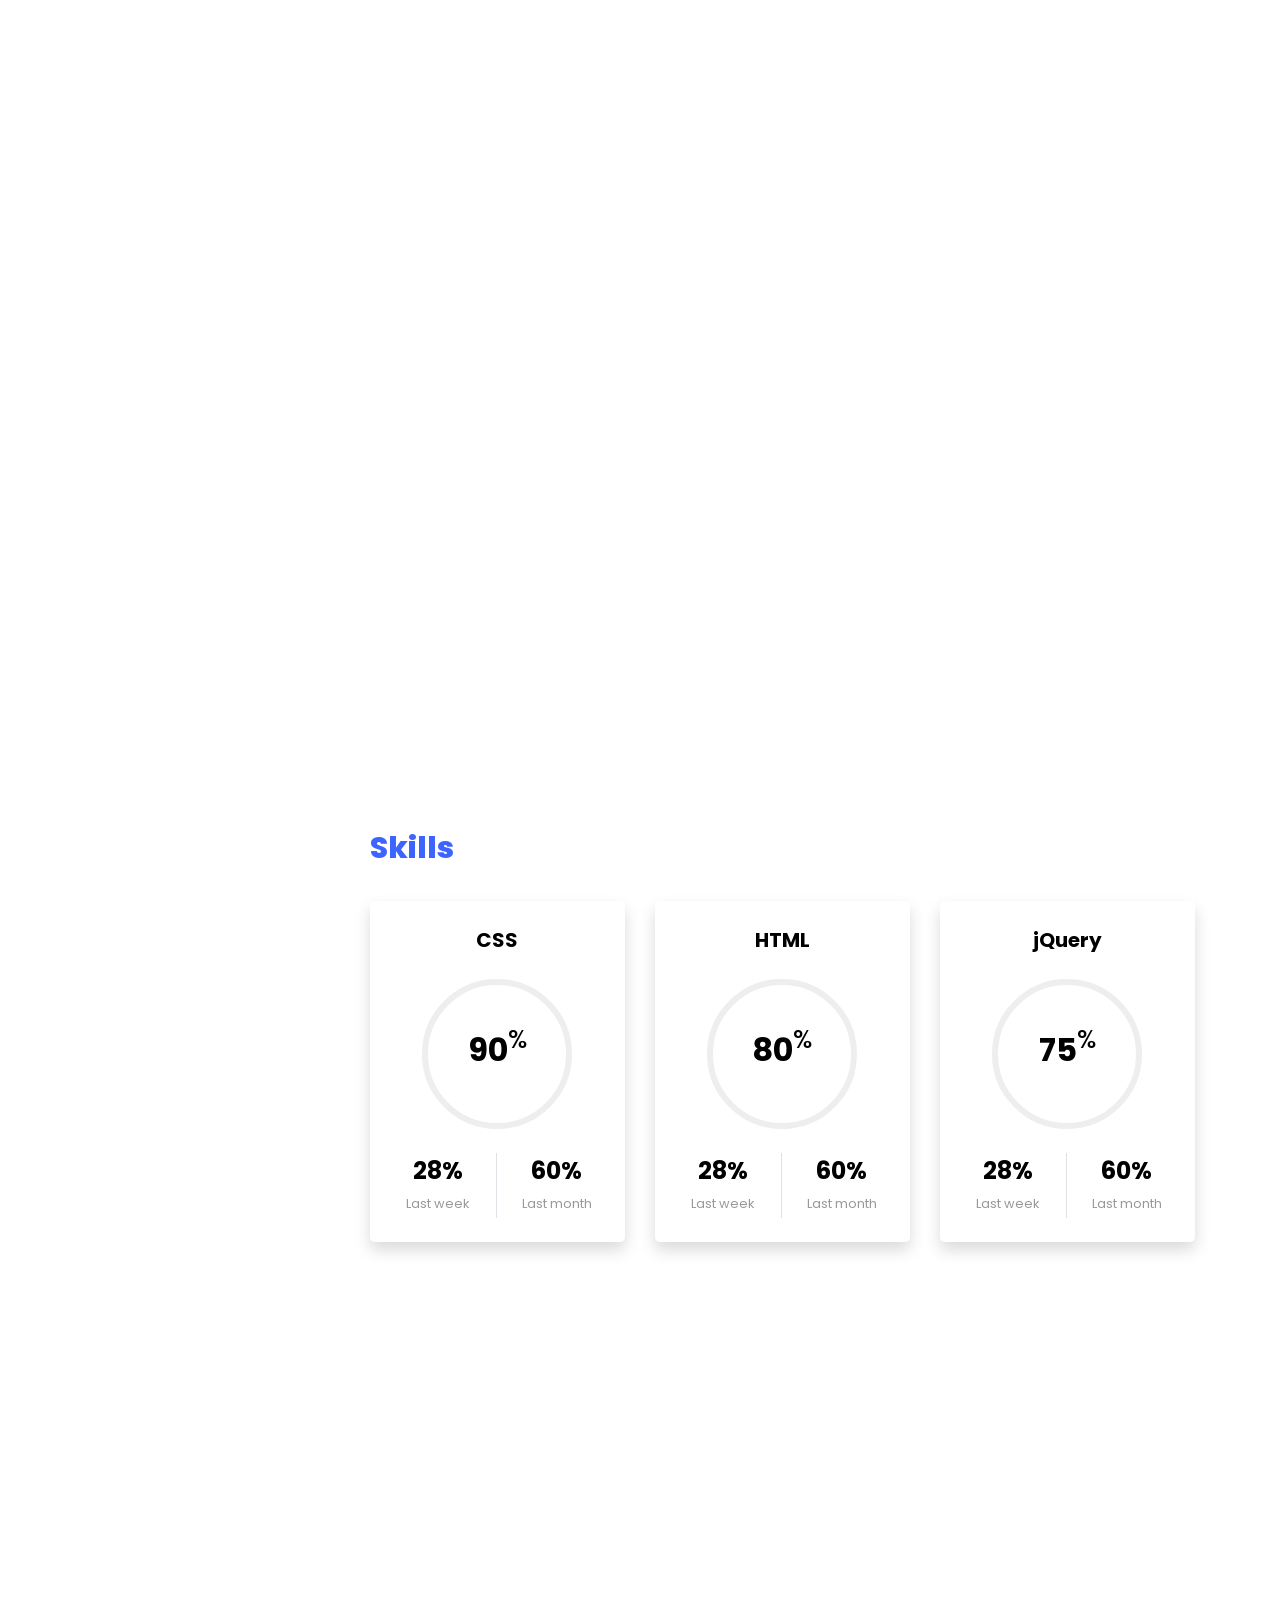
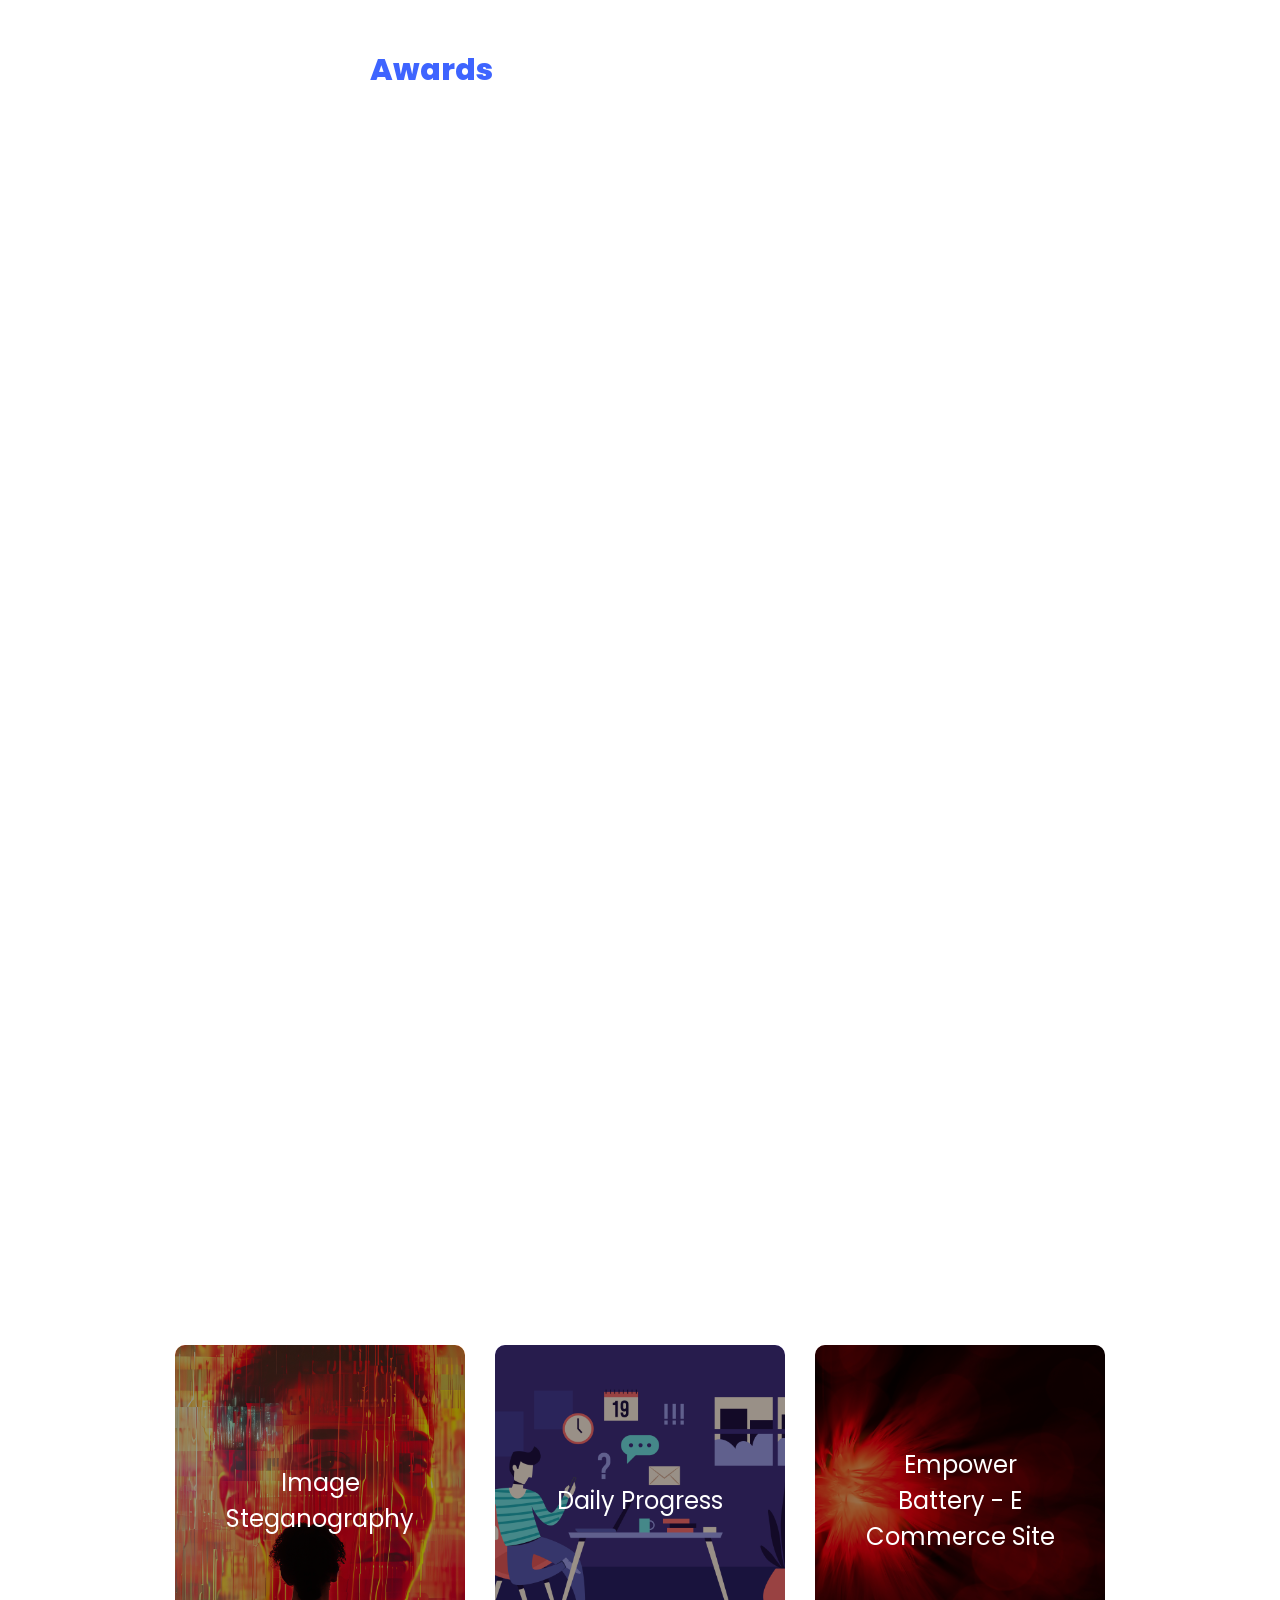
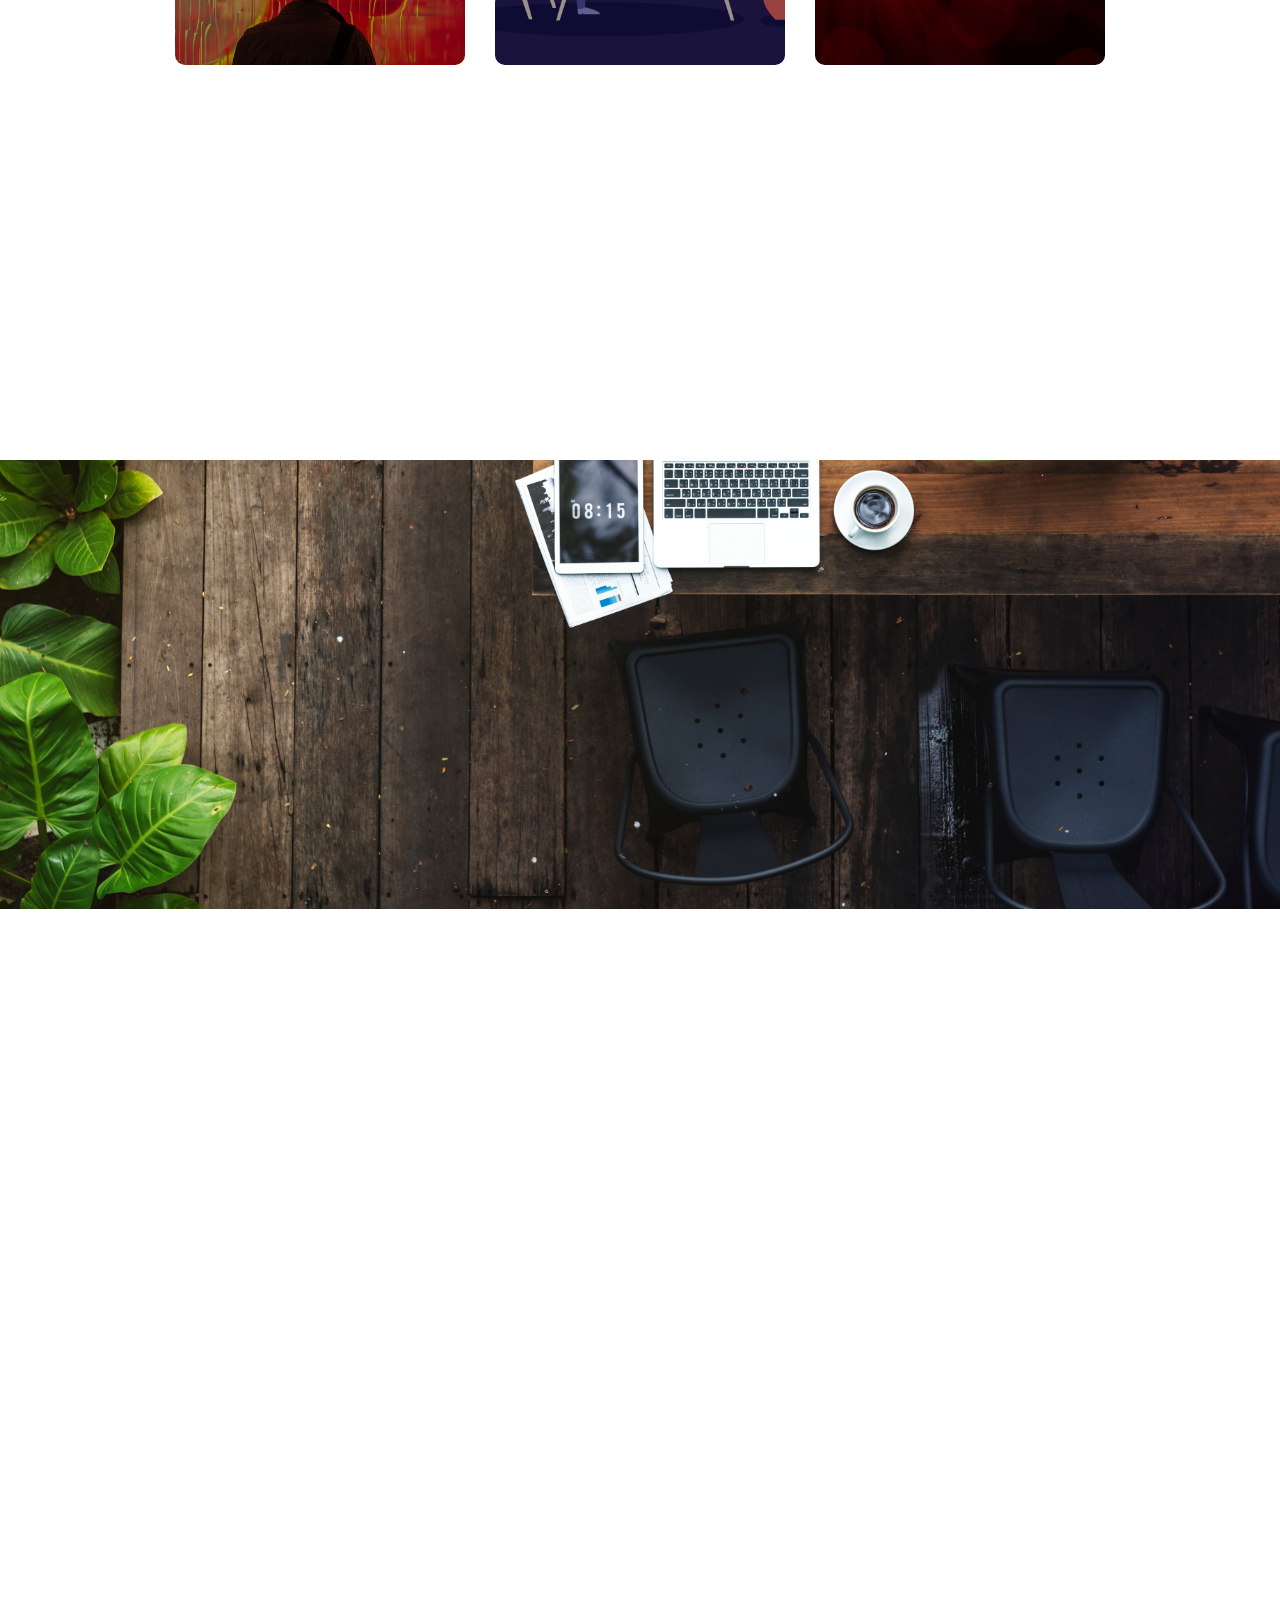
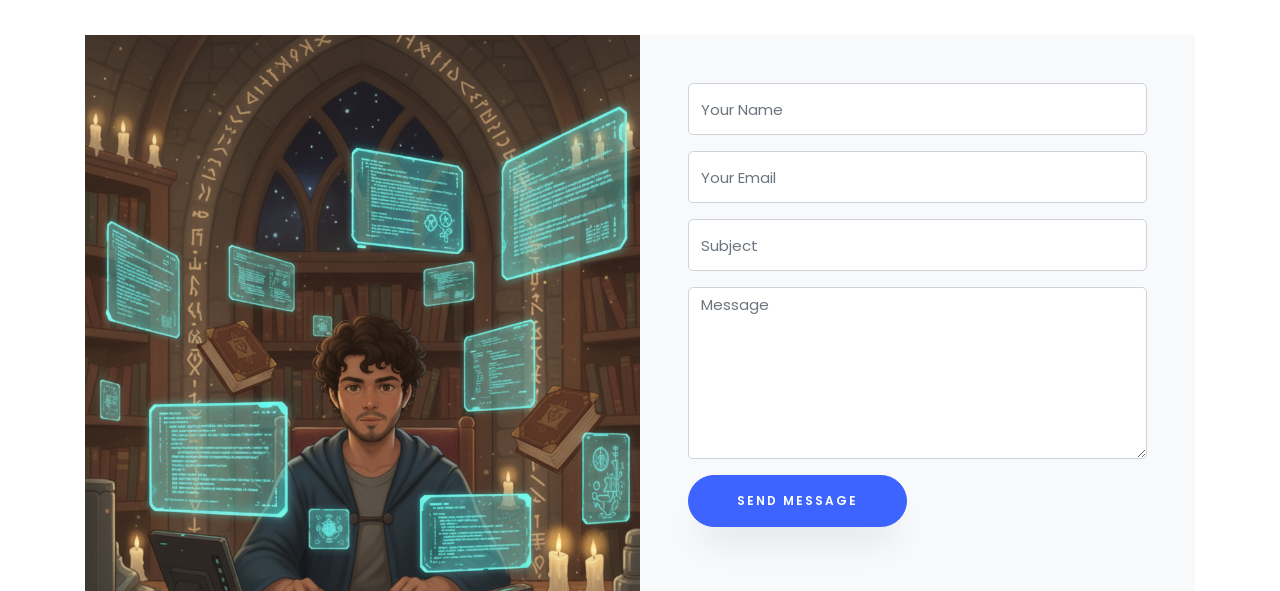
==== commit 679aa20e: "second" ====
--- a/index.html
+++ b/index.html
@@ -460,94 +460,6 @@
 			</div>
 	</section>
 
-	<section class="ftco-section" id="services-section">
-		<div class="container-fluid px-md-5">
-			<div class="row justify-content-center py-5 mt-5">
-				<div class="col-md-12 heading-section text-center ftco-animate">
-					<h1 class="big big-2">Services</h1>
-					<h2 class="mb-4">Services</h2>
-					<p>Far far away, behind the word mountains, far from the countries Vokalia and Consonantia</p>
-				</div>
-			</div>
-			<div class="row">
-				<div class="col-md-4 text-center d-flex ftco-animate">
-					<a href="#" class="services-1 shadow">
-						<span class="icon">
-							<i class="flaticon-analysis"></i>
-						</span>
-						<div class="desc">
-							<h3 class="mb-5">Web Design</h3>
-							<p>A small river named Duden flows by their place and supplies it with the necessary
-								regelialia.</p>
-						</div>
-					</a>
-				</div>
-				<div class="col-md-4 text-center d-flex ftco-animate">
-					<a href="#" class="services-1 shadow">
-						<span class="icon">
-							<i class="flaticon-flasks"></i>
-						</span>
-						<div class="desc">
-							<h3 class="mb-5">Phtography</h3>
-							<p>A small river named Duden flows by their place and supplies it with the necessary
-								regelialia.</p>
-						</div>
-					</a>
-				</div>
-				<div class="col-md-4 text-center d-flex ftco-animate">
-					<a href="#" class="services-1 shadow">
-						<span class="icon">
-							<i class="flaticon-ideas"></i>
-						</span>
-						<div class="desc">
-							<h3 class="mb-5">Web Developer</h3>
-							<p>A small river named Duden flows by their place and supplies it with the necessary
-								regelialia.</p>
-						</div>
-					</a>
-				</div>
-
-				<div class="col-md-4 text-center d-flex ftco-animate">
-					<a href="#" class="services-1 shadow">
-						<span class="icon">
-							<i class="flaticon-innovation"></i>
-						</span>
-						<div class="desc">
-							<h3 class="mb-5">App Developing</h3>
-							<p>A small river named Duden flows by their place and supplies it with the necessary
-								regelialia.</p>
-						</div>
-					</a>
-				</div>
-				<div class="col-md-4 text-center d-flex ftco-animate">
-					<a href="#" class="services-1 shadow">
-						<span class="icon">
-							<i class="flaticon-ux-design"></i>
-						</span>
-						<div class="desc">
-							<h3 class="mb-5">Branding</h3>
-							<p>A small river named Duden flows by their place and supplies it with the necessary
-								regelialia.</p>
-						</div>
-					</a>
-				</div>
-				<div class="col-md-4 text-center d-flex ftco-animate">
-					<a href="#" class="services-1 shadow">
-						<span class="icon">
-							<i class="flaticon-idea"></i>
-						</span>
-						<div class="desc">
-							<h3 class="mb-5">Product Strategy</h3>
-							<p>A small river named Duden flows by their place and supplies it with the necessary
-								regelialia.</p>
-						</div>
-					</a>
-				</div>
-			</div>
-		</div>
-	</section>
-
-
 	<section class="ftco-section ftco-project" id="projects-section">
 		<div class="container-fluid px-md-0">
 			<div class="row no-gutters justify-content-center pb-5">
@@ -563,7 +475,8 @@
 					<div class="project-card">
 						<div class="card-inner">
 							<!-- FRONT SIDE -->
-							<div class="card-front" style="background-image: url('images/img-stego.jpg'); color: #00bcd4;">
+							<div class="card-front"
+								style="background-image: url('images/img-stego.jpg'); color: #00bcd4;">
 								<div class="overlay"></div>
 								<div class="text text-center p-4">
 									<h3>Image Steganography</h3>
@@ -573,10 +486,13 @@
 							<!-- BACK SIDE -->
 							<div class="card-back bg-orange-dark text-white p-4">
 								<div class="text text-center p-4">
-									<p>Developed a dual-security model integrating cryptography and image steganography to safeguard message 
-										confidentiality. Validated performance across multiple datasets, ensuring high reliability, 
+									<p>Developed a dual-security model integrating cryptography and image steganography
+										to safeguard message
+										confidentiality. Validated performance across multiple datasets, ensuring high
+										reliability,
 										image quality, and embedding efficiency.</p>
-									<a href="https://github.com/yashinmn/image-steganography" target="_blank" class="btn btn-light mt-3">Github Link</a>
+									<a href="https://github.com/yashinmn/image-steganography" target="_blank"
+										class="btn btn-light mt-3">Github Link</a>
 								</div>
 							</div>
 						</div>
@@ -597,9 +513,10 @@
 							<!-- BACK SIDE -->
 							<div class="card-back bg-primary text-white p-4">
 								<div class="text text-center p-4">
-									<p>A small collection of “productive disasters” — the kind that somehow still work.  
-        A gentle reminder that progress isn’t always pretty, but hey, it’s progress</p>
-									<a href="https://github.com/yashinmn/todo-List" target="_blank" class="btn btn-light mt-3">Github Link</a>
+									<p>A small collection of “productive disasters” — the kind that somehow still work.
+										A gentle reminder that progress isn’t always pretty, but hey, it’s progress</p>
+									<a href="https://github.com/yashinmn/todo-List" target="_blank"
+										class="btn btn-light mt-3">Github Link</a>
 								</div>
 							</div>
 						</div>
@@ -618,10 +535,13 @@
 							</div>
 
 							<!-- BACK SIDE -->
-							<div class="card-back text-white p-4" style ="background-color: #d41919 !important;" >
+							<div class="card-back text-white p-4" style="background-color: #d41919 !important;">
 								<div class="text text-center p-4">
-									<p>Empower Battery — An e-commerce platform serving the Middle East region. I managed project timelines, coordinated with the development team, and ensured successful delivery.</p>
-									<a href="https://empowerbattery.ae/" target="_blank" class="btn btn-light mt-3">Visit site</a>
+									<p>Empower Battery — An e-commerce platform serving the Middle East region. I
+										managed project timelines, coordinated with the development team, and ensured
+										successful delivery.</p>
+									<a href="https://empowerbattery.ae/" target="_blank"
+										class="btn btn-light mt-3">Visit site</a>
 								</div>
 							</div>
 						</div>
@@ -638,7 +558,7 @@
 				<div class="col-md d-flex justify-content-center counter-wrap ftco-animate">
 					<div class="block-18 shadow">
 						<div class="text">
-							<strong class="number" >5</strong>
+							<strong class="number">5</strong>
 							<span>Awards</span>
 						</div>
 					</div>
@@ -646,7 +566,7 @@
 				<div class="col-md d-flex justify-content-center counter-wrap ftco-animate">
 					<div class="block-18 shadow">
 						<div class="text">
-							<strong class="number" >4</strong>
+							<strong class="number">4</strong>
 							<span>Projects Completed</span>
 						</div>
 					</div>
@@ -654,7 +574,7 @@
 				<div class="col-md d-flex justify-content-center counter-wrap ftco-animate">
 					<div class="block-18 shadow">
 						<div class="text">
-							<strong class="number" >50</strong>
+							<strong class="number">50</strong>
 							<span>Deadlines Survived</span>
 						</div>
 					</div>
@@ -662,7 +582,7 @@
 				<div class="col-md d-flex justify-content-center counter-wrap ftco-animate">
 					<div class="block-18 shadow">
 						<div class="text">
-							<strong class="number" >Still...</strong>
+							<strong class="number">Still...</strong>
 							<span>Cups of coffee</span>
 						</div>
 					</div>
@@ -670,20 +590,15 @@
 			</div>
 		</div>
 	</section>
-
-
-	
-
-	<section class="ftco-section ftco-hireme img" 
-style="background-image: url(images/freelance1.jpg); color: #bfbfbf;">
-
+	<br>
+	<section class="ftco-section ftco-hireme img" style="background-image: url(images/free.jpg); color: #bfbfbf;">
 		<!-- <div class="overlay"></div> -->
 		<div class="container">
 			<div class="row justify-content-center">
 				<div class="col-md-7 ftco-animate text-center">
-					<h2>I'm <span>Available</span> for freelancing</h2>
-					<p>A small river named Duden flows by their place and supplies it with the necessary regelialia.</p>
-					<p class="mb-0"><a href="mailto:mohamedyashinmn@gmail.com" class="btn btn-primary py-3 px-5">Hire me</a></p>
+					<h2>Let's <span>Connect</span> ,worth for networking</h2>
+					<p>Shoot a message — I’ll handle the logic, you bring the Coffee☕</p>
+					<p class="mb-0"><a href="#contactus" class="btn btn-primary py-3 px-5">Deploy the Idea</a></p>
 				</div>
 			</div>
 		</div>
@@ -698,65 +613,72 @@
 					<p>Just ping me! because telepathy still isn't reliable</p>
 				</div>
 			</div>
-
-			<div class="row d-flex contact-info mb-5">
-				<div class="col-md-6 col-lg-3 d-flex ftco-animate">
-					<div class="align-self-stretch box text-center p-4 shadow">
-						<div class="icon d-flex align-items-center justify-content-center">
-							<span class="icon-map-signs"></span>
-						</div>
-						<div>
-							<h3 class="mb-4">Address</h3>
-							<p>Pudukkottai, Tamil Nadu, India.</p>
-						</div>
-					</div>
-				</div>
-				<div class="col-md-6 col-lg-3 d-flex ftco-animate">
-					<div class="align-self-stretch box text-center p-4 shadow">
-						<div class="icon d-flex align-items-center justify-content-center">
-							<span class="icon-phone2"></span>
-						</div>
-						<div>
-							<h3 class="mb-4">Contact Number</h3>
-							<p><a href="tel://9994178537">+91 99941 78537</a></p>
-						</div>
-					</div>
-				</div>
-				<div class="col-md-6 col-lg-3 d-flex ftco-animate">
-					<div class="align-self-stretch box text-center p-4 shadow">
-						<div class="icon d-flex align-items-center justify-content-center">
-							<span class="icon-paper-plane"></span>
-						</div>
-						<div>
-							<h3 class="mb-4">Email Address</h3>
-							<p><a href="mailto:mohamedyashinmn@gmail.com">mohamedyashinmn@gmail.com</a></p>
-						</div>
-					</div>
-				</div>
-				
-			</div>
-
-			<div class="row no-gutters block-9">
+<div class="container my-5">
+  <div class="row justify-content-center text-center contact-info mb-5">
+    
+    <div class="col-md-6 col-lg-3 d-flex ftco-animate" style="margin: 15px;">
+      <div class="align-self-stretch box text-center p-5 shadow w-100" 
+           style="min-width: 280px; word-wrap: break-word; border-radius: 10px;">
+        <div class="icon d-flex align-items-center justify-content-center mb-3">
+          <span class="icon-map-signs"></span>
+        </div>
+        <h3 class="mb-3">Address</h3>
+        <p>Pudukkottai, Tamil Nadu, India.</p>
+      </div>
+    </div>
+
+    <div class="col-md-6 col-lg-3 d-flex ftco-animate" style="margin: 15px;">
+      <div class="align-self-stretch box text-center p-5 shadow w-100"
+           style="min-width: 280px; word-wrap: break-word; border-radius: 10px;">
+        <div class="icon d-flex align-items-center justify-content-center mb-3">
+          <span class="icon-phone2"></span>
+        </div>
+        <h3 class="mb-3">Contact Number</h3>
+        <p><a href="tel://9994178537">+91 99941 78537</a></p>
+      </div>
+    </div>
+
+    <div class="col-md-6 col-lg-3 d-flex ftco-animate" style="margin: 15px;">
+      <div class="align-self-stretch box text-center p-5 shadow w-100"
+           style="min-width: 280px; word-wrap: break-word; border-radius: 10px;">
+        <div class="icon d-flex align-items-center justify-content-center mb-3">
+          <span class="icon-paper-plane"></span>
+        </div>
+        <h3 class="mb-3">Email Address</h3>
+        <p style="overflow-wrap: anywhere;">
+          <a href="mailto:mohamedyashinmn@gmail.com">mohamedyashinmn@gmail.com</a>
+        </p>
+      </div>
+    </div>
+
+  </div>
+</div>
+
+
+
+
+
+			<div class="row no-gutters block-9" id="contactus">
 				<div class="col-md-6 order-md-last d-flex">
-					<form action="#" class="bg-light p-4 p-md-5 contact-form">
+					<form action="mailto:mohamedyashinmn@gmail.com" method="post" enctype="text/plain"
+						class="bg-light p-4 p-md-5 contact-form">
 						<div class="form-group">
-							<input type="text" class="form-control" placeholder="Your Name">
+							<input type="text" name="Name" class="form-control" placeholder="Your Name" required>
 						</div>
 						<div class="form-group">
-							<input type="text" class="form-control" placeholder="Your Email">
+							<input type="email" name="Email" class="form-control" placeholder="Your Email" required>
 						</div>
 						<div class="form-group">
-							<input type="text" class="form-control" placeholder="Subject">
+							<input type="text" name="Subject" class="form-control" placeholder="Subject" required>
 						</div>
 						<div class="form-group">
-							<textarea name="" id="" cols="30" rows="7" class="form-control"
-								placeholder="Message"></textarea>
+							<textarea name="Message" cols="30" rows="7" class="form-control"
+								placeholder="Message" required></textarea>
 						</div>
 						<div class="form-group">
 							<input type="submit" value="Send Message" class="btn btn-primary py-3 px-5">
 						</div>
 					</form>
-
 				</div>
 
 				<div class="col-md-6 d-flex">
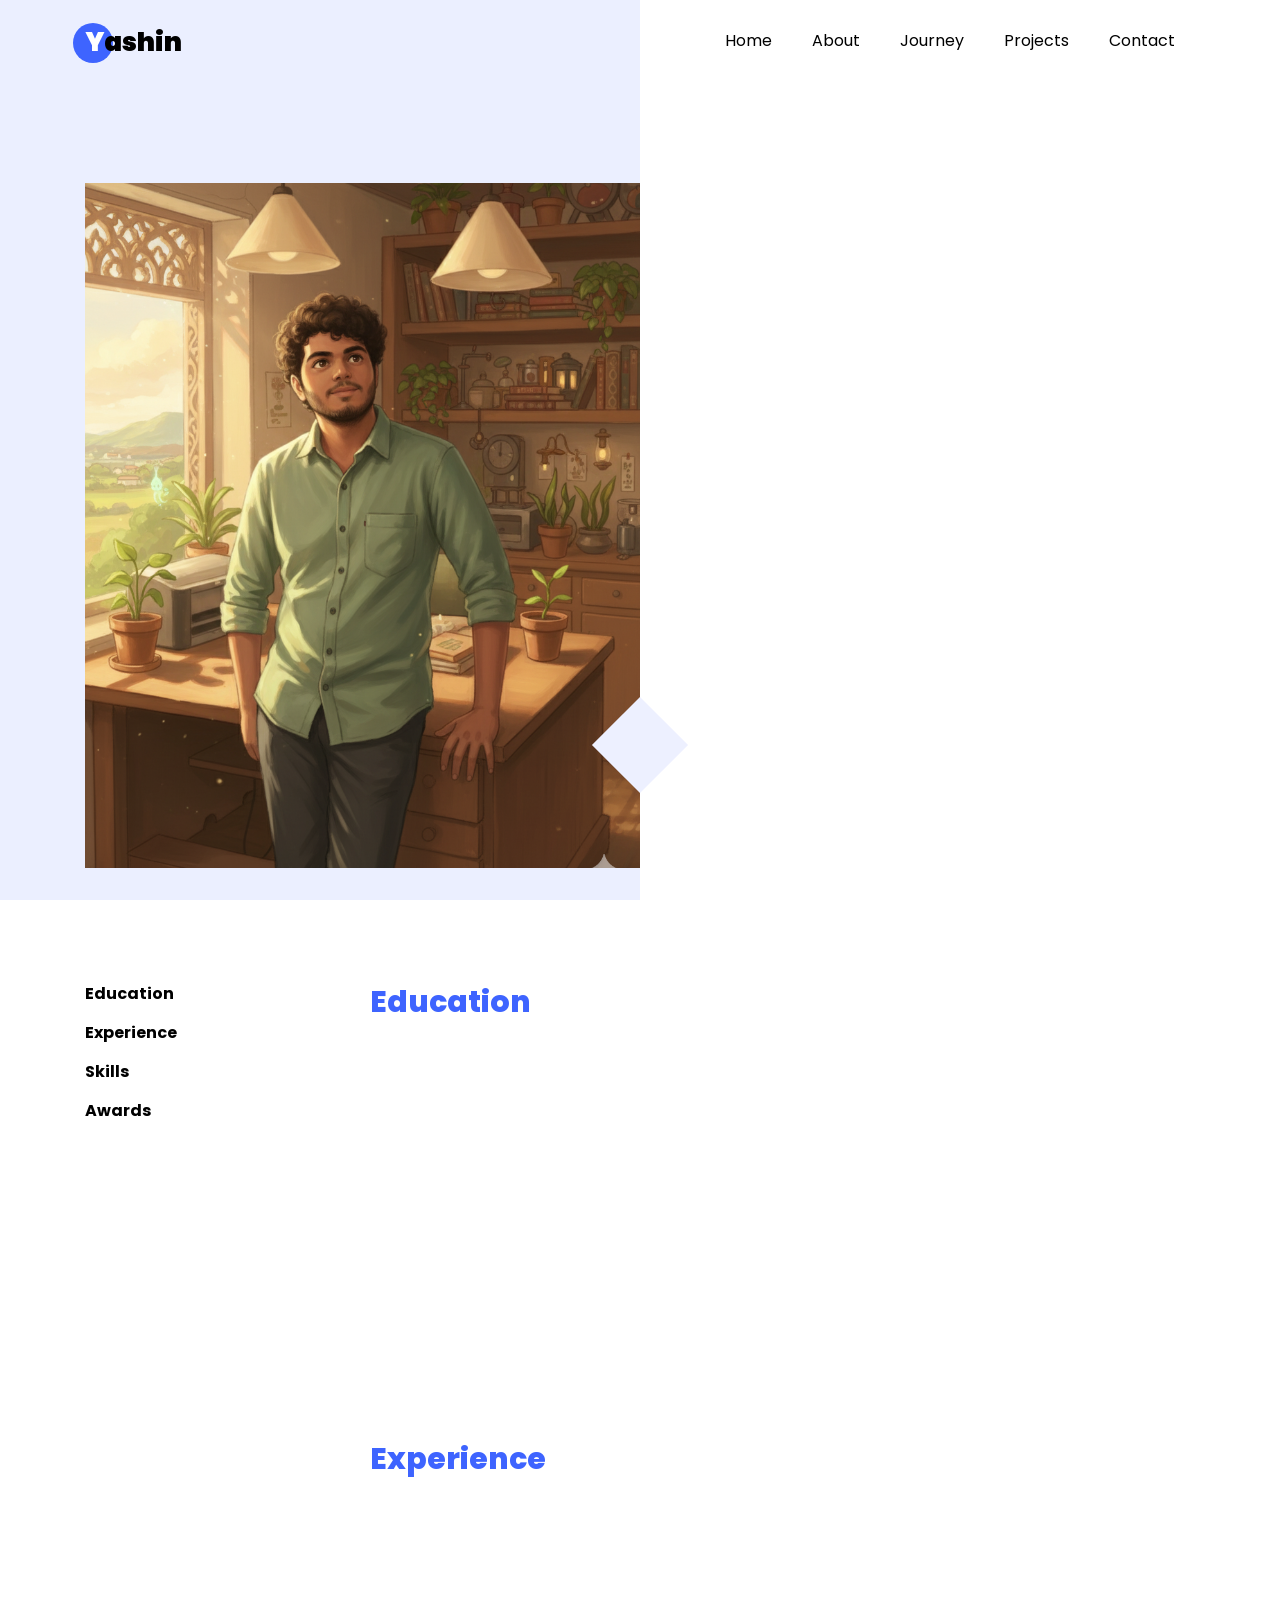
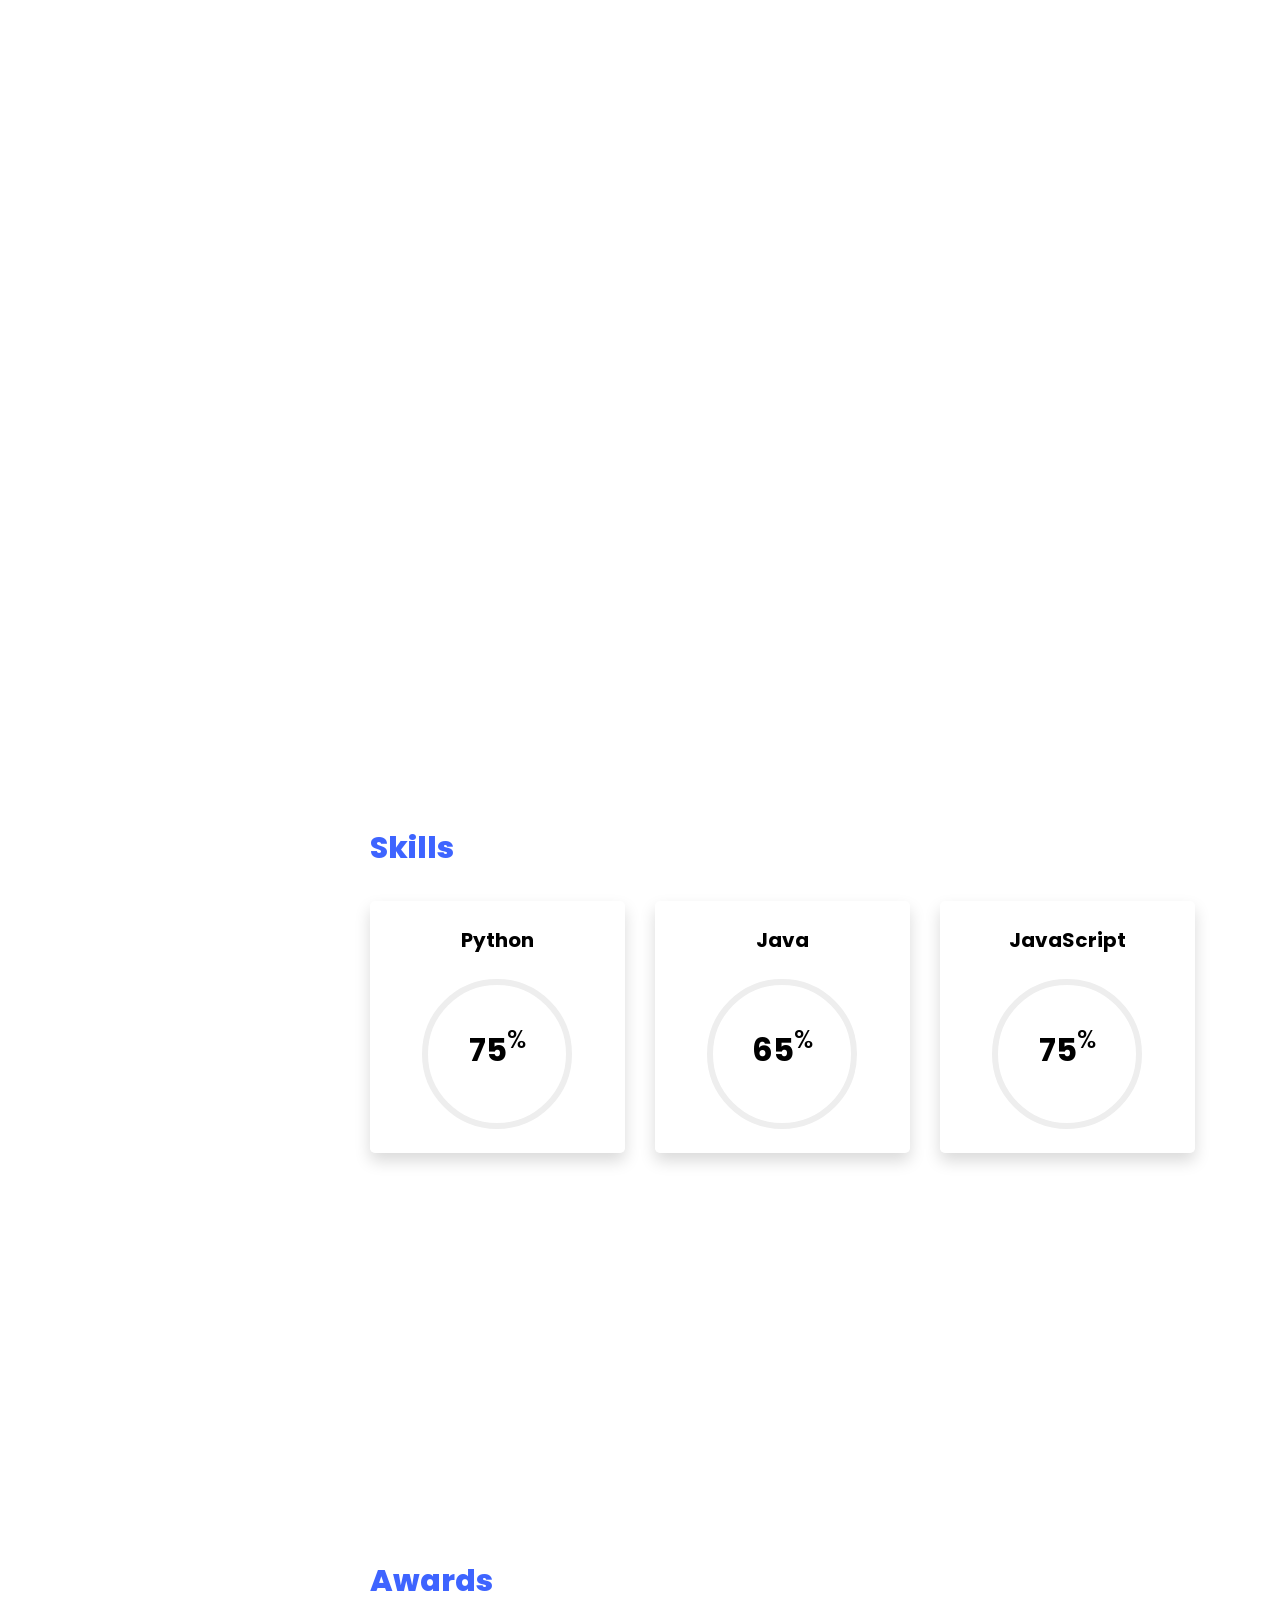
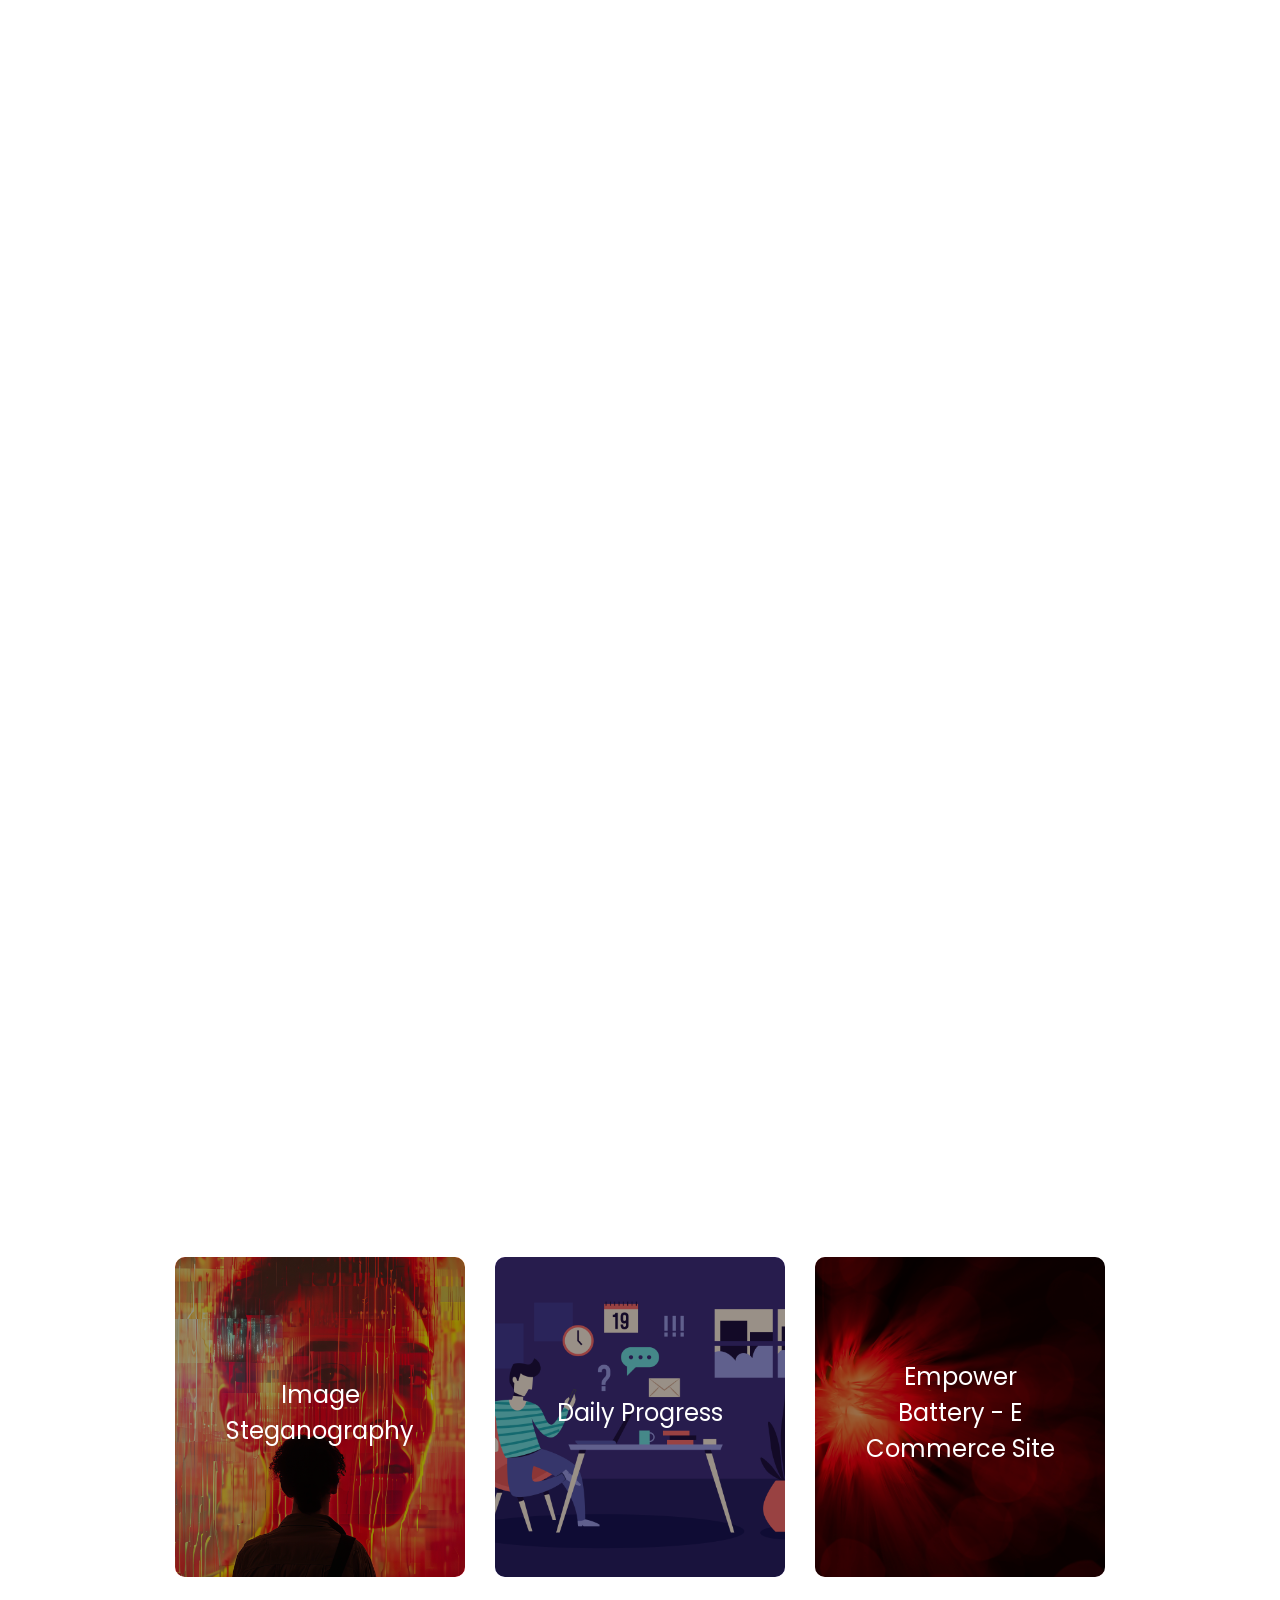
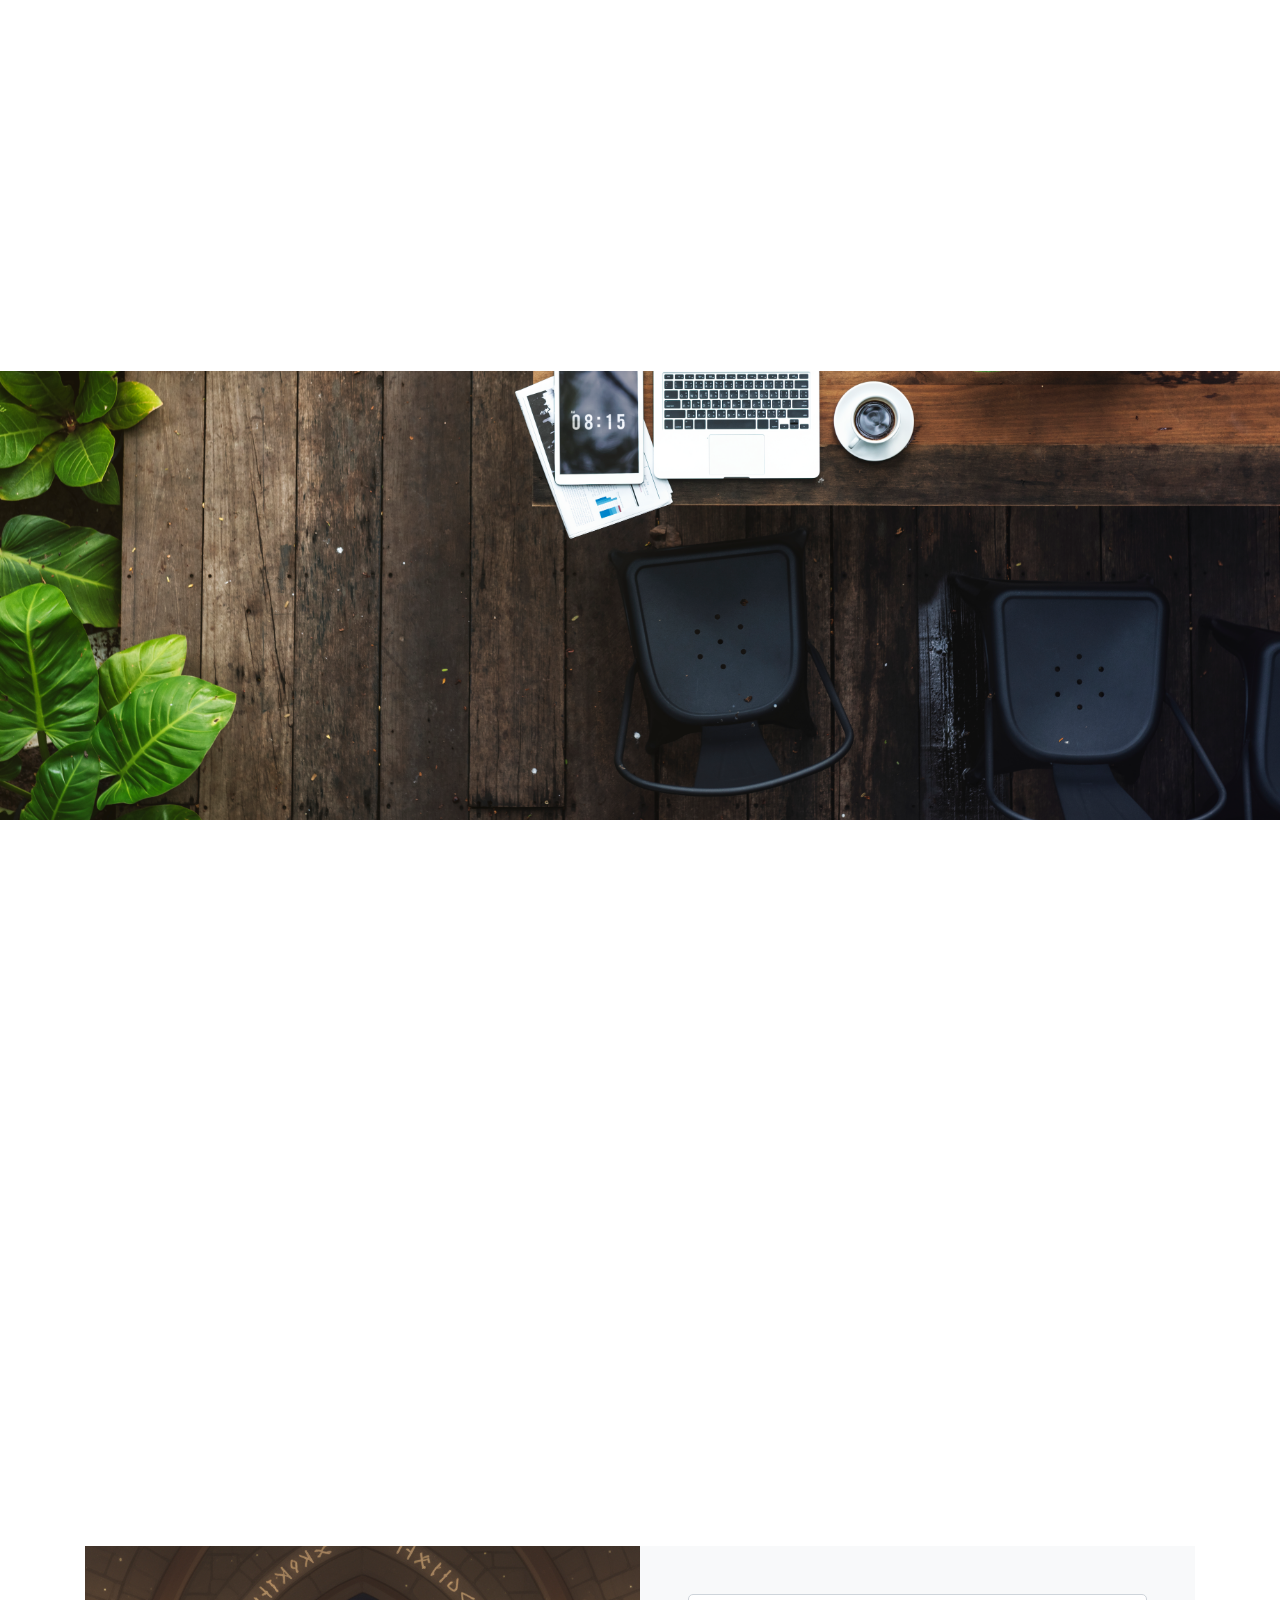
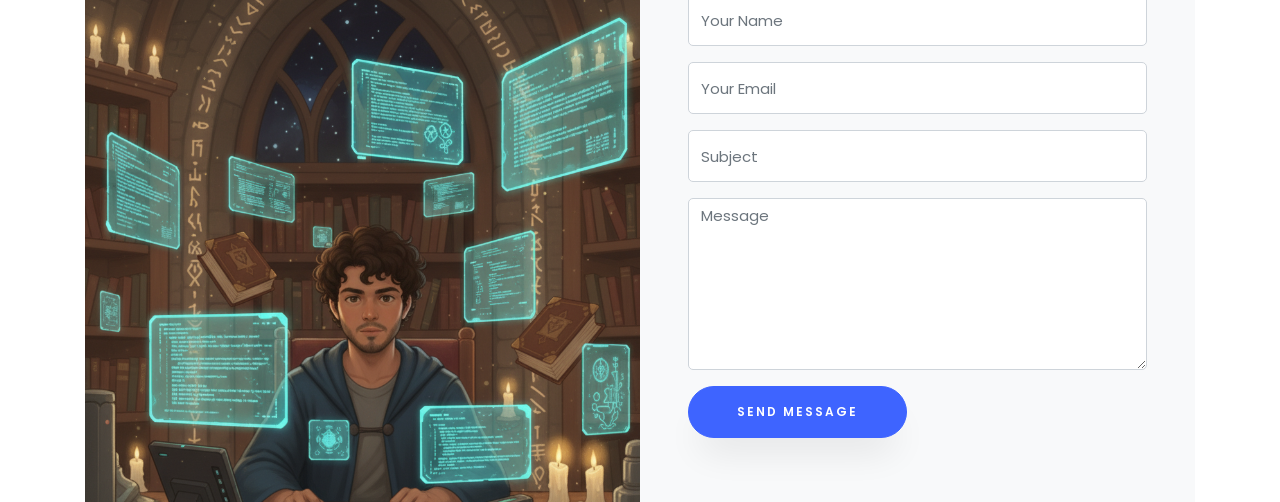
==== commit 229cd624: "third" ====
--- a/index.html
+++ b/index.html
@@ -187,7 +187,7 @@
 								</div>
 								<div class="text pl-3">
 									<span class="date">2025(May)-Present</span>
-									<h2>IT Project Manager</h2>
+									<h2>IT Technical Co-Ordinator</h2>
 									<span class="position">Empower Engineering Resources CO LLC</span>
 									<p>I’ve been dedicated to contributing toward our team’s goals by consistently
 										delivering quality results and managing projects from end to end.
@@ -233,7 +233,7 @@
 							<div class="row progress-circle mb-5">
 								<div class="col-lg-4 mb-4">
 									<div class="bg-white rounded-lg shadow p-4">
-										<h2 class="h5 font-weight-bold text-center mb-4">CSS</h2>
+										<h2 class="h5 font-weight-bold text-center mb-4">Python</h2>
 
 										<!-- Progress bar 1 -->
 										<div class="progress mx-auto" data-value='70'>
@@ -245,13 +245,13 @@
 											</span>
 											<div
 												class="progress-value w-100 h-100 rounded-circle d-flex align-items-center justify-content-center">
-												<div class="h2 font-weight-bold">90<sup class="small">%</sup></div>
+												<div class="h2 font-weight-bold">75<sup class="small">%</sup></div>
 											</div>
 										</div>
 										<!-- END -->
 
 										<!-- Demo info -->
-										<div class="row text-center mt-4">
+										<!-- <div class="row text-center mt-4">
 											<div class="col-6 border-right">
 												<div class="h4 font-weight-bold mb-0">28%</div><span
 													class="small text-gray">Last week</span>
@@ -260,14 +260,14 @@
 												<div class="h4 font-weight-bold mb-0">60%</div><span
 													class="small text-gray">Last month</span>
 											</div>
-										</div>
+										</div> -->
 										<!-- END -->
 									</div>
 								</div>
 
 								<div class="col-lg-4 mb-4">
 									<div class="bg-white rounded-lg shadow p-4">
-										<h2 class="h5 font-weight-bold text-center mb-4">HTML</h2>
+										<h2 class="h5 font-weight-bold text-center mb-4">Java</h2>
 
 										<!-- Progress bar 1 -->
 										<div class="progress mx-auto" data-value='80'>
@@ -279,13 +279,13 @@
 											</span>
 											<div
 												class="progress-value w-100 h-100 rounded-circle d-flex align-items-center justify-content-center">
-												<div class="h2 font-weight-bold">80<sup class="small">%</sup></div>
+												<div class="h2 font-weight-bold">65<sup class="small">%</sup></div>
 											</div>
 										</div>
 										<!-- END -->
 
 										<!-- Demo info -->
-										<div class="row text-center mt-4">
+										<!-- <div class="row text-center mt-4">
 											<div class="col-6 border-right">
 												<div class="h4 font-weight-bold mb-0">28%</div><span
 													class="small text-gray">Last week</span>
@@ -294,14 +294,14 @@
 												<div class="h4 font-weight-bold mb-0">60%</div><span
 													class="small text-gray">Last month</span>
 											</div>
-										</div>
+										</div> -->
 										<!-- END -->
 									</div>
 								</div>
 
 								<div class="col-lg-4 mb-4">
 									<div class="bg-white rounded-lg shadow p-4">
-										<h2 class="h5 font-weight-bold text-center mb-4">jQuery</h2>
+										<h2 class="h5 font-weight-bold text-center mb-4">JavaScript</h2>
 
 										<!-- Progress bar 1 -->
 										<div class="progress mx-auto" data-value='75'>
@@ -319,7 +319,7 @@
 										<!-- END -->
 
 										<!-- Demo info -->
-										<div class="row text-center mt-4">
+										<!-- <div class="row text-center mt-4">
 											<div class="col-6 border-right">
 												<div class="h4 font-weight-bold mb-0">28%</div><span
 													class="small text-gray">Last week</span>
@@ -328,7 +328,7 @@
 												<div class="h4 font-weight-bold mb-0">60%</div><span
 													class="small text-gray">Last month</span>
 											</div>
-										</div>
+										</div> -->
 										<!-- END -->
 									</div>
 								</div>
@@ -336,18 +336,18 @@
 							<div class="row">
 								<div class="col-md-6 animate-box">
 									<div class="progress-wrap ftco-animate">
-										<h3>Photoshop</h3>
+										<h3>Wordpress</h3>
 										<div class="progress">
 											<div class="progress-bar color-1" role="progressbar" aria-valuenow="90"
-												aria-valuemin="0" aria-valuemax="100" style="width:90%">
-												<span>90%</span>
+												aria-valuemin="0" aria-valuemax="100" style="width:70%">
+												<span>70%</span>
 											</div>
 										</div>
 									</div>
 								</div>
 								<div class="col-md-6 animate-box">
 									<div class="progress-wrap ftco-animate">
-										<h3>jQuery</h3>
+										<h3>Security & Networks</h3>
 										<div class="progress">
 											<div class="progress-bar color-2" role="progressbar" aria-valuenow="85"
 												aria-valuemin="0" aria-valuemax="100" style="width:85%">
@@ -358,40 +358,40 @@
 								</div>
 								<div class="col-md-6 animate-box">
 									<div class="progress-wrap ftco-animate">
-										<h3>HTML5</h3>
+										<h3>Procurement</h3>
 										<div class="progress">
 											<div class="progress-bar color-3" role="progressbar" aria-valuenow="95"
-												aria-valuemin="0" aria-valuemax="100" style="width:95%">
-												<span>95%</span>
+												aria-valuemin="0" aria-valuemax="100" style="width:60%">
+												<span>60%</span>
 											</div>
 										</div>
 									</div>
 								</div>
 								<div class="col-md-6 animate-box">
 									<div class="progress-wrap ftco-animate">
-										<h3>CSS3</h3>
+										<h3>Collaboration</h3>
 										<div class="progress">
 											<div class="progress-bar color-4" role="progressbar" aria-valuenow="90"
-												aria-valuemin="0" aria-valuemax="100" style="width:90%">
-												<span>90%</span>
+												aria-valuemin="0" aria-valuemax="100" style="width:80%">
+												<span>80%</span>
 											</div>
 										</div>
 									</div>
 								</div>
 								<div class="col-md-6 animate-box">
 									<div class="progress-wrap ftco-animate">
-										<h3>WordPress</h3>
+										<h3>Problem-Solving</h3>
 										<div class="progress">
 											<div class="progress-bar color-5" role="progressbar" aria-valuenow="70"
-												aria-valuemin="0" aria-valuemax="100" style="width:70%">
-												<span>70%</span>
+												aria-valuemin="0" aria-valuemax="100" style="width:80%">
+												<span>80%</span>
 											</div>
 										</div>
 									</div>
 								</div>
 								<div class="col-md-6 animate-box">
 									<div class="progress-wrap ftco-animate">
-										<h3>SEO</h3>
+										<h3>Communication</h3>
 										<div class="progress">
 											<div class="progress-bar color-6" role="progressbar" aria-valuenow="80"
 												aria-valuemin="0" aria-valuemax="100" style="width:80%">
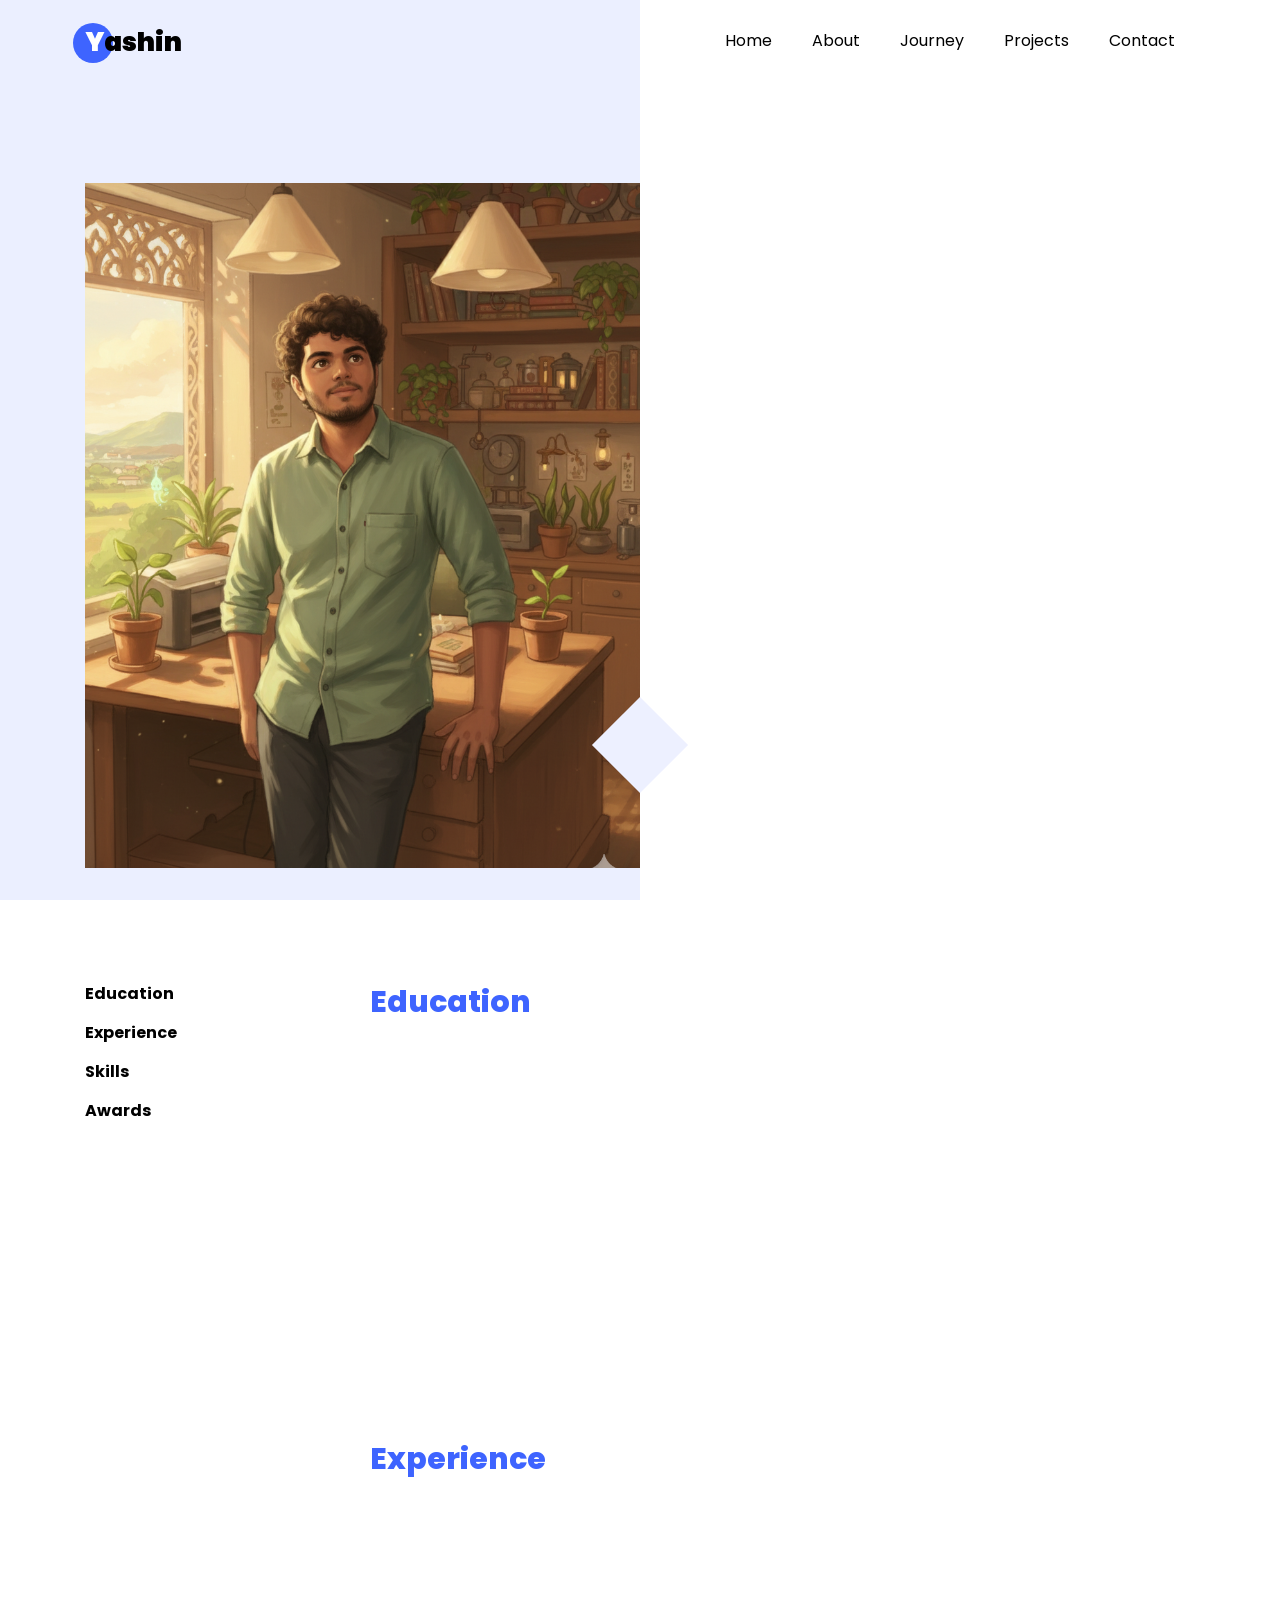
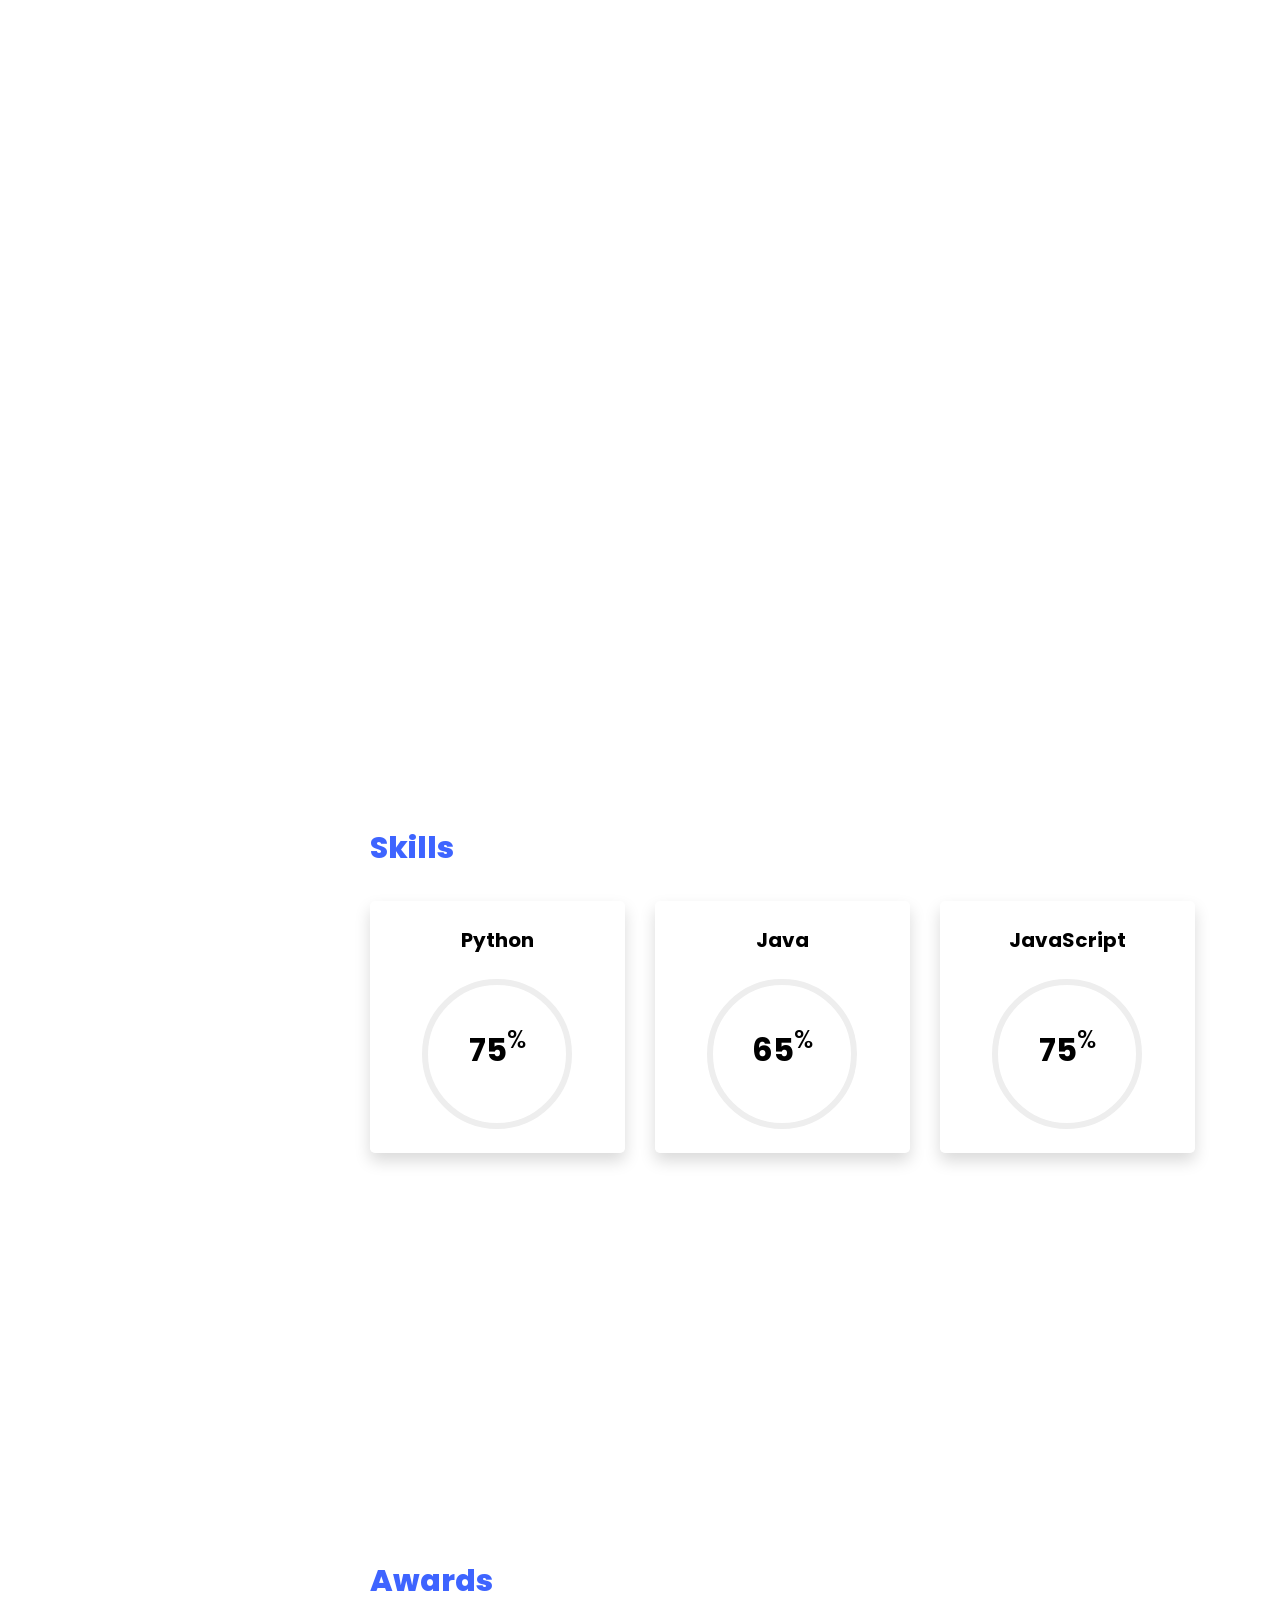
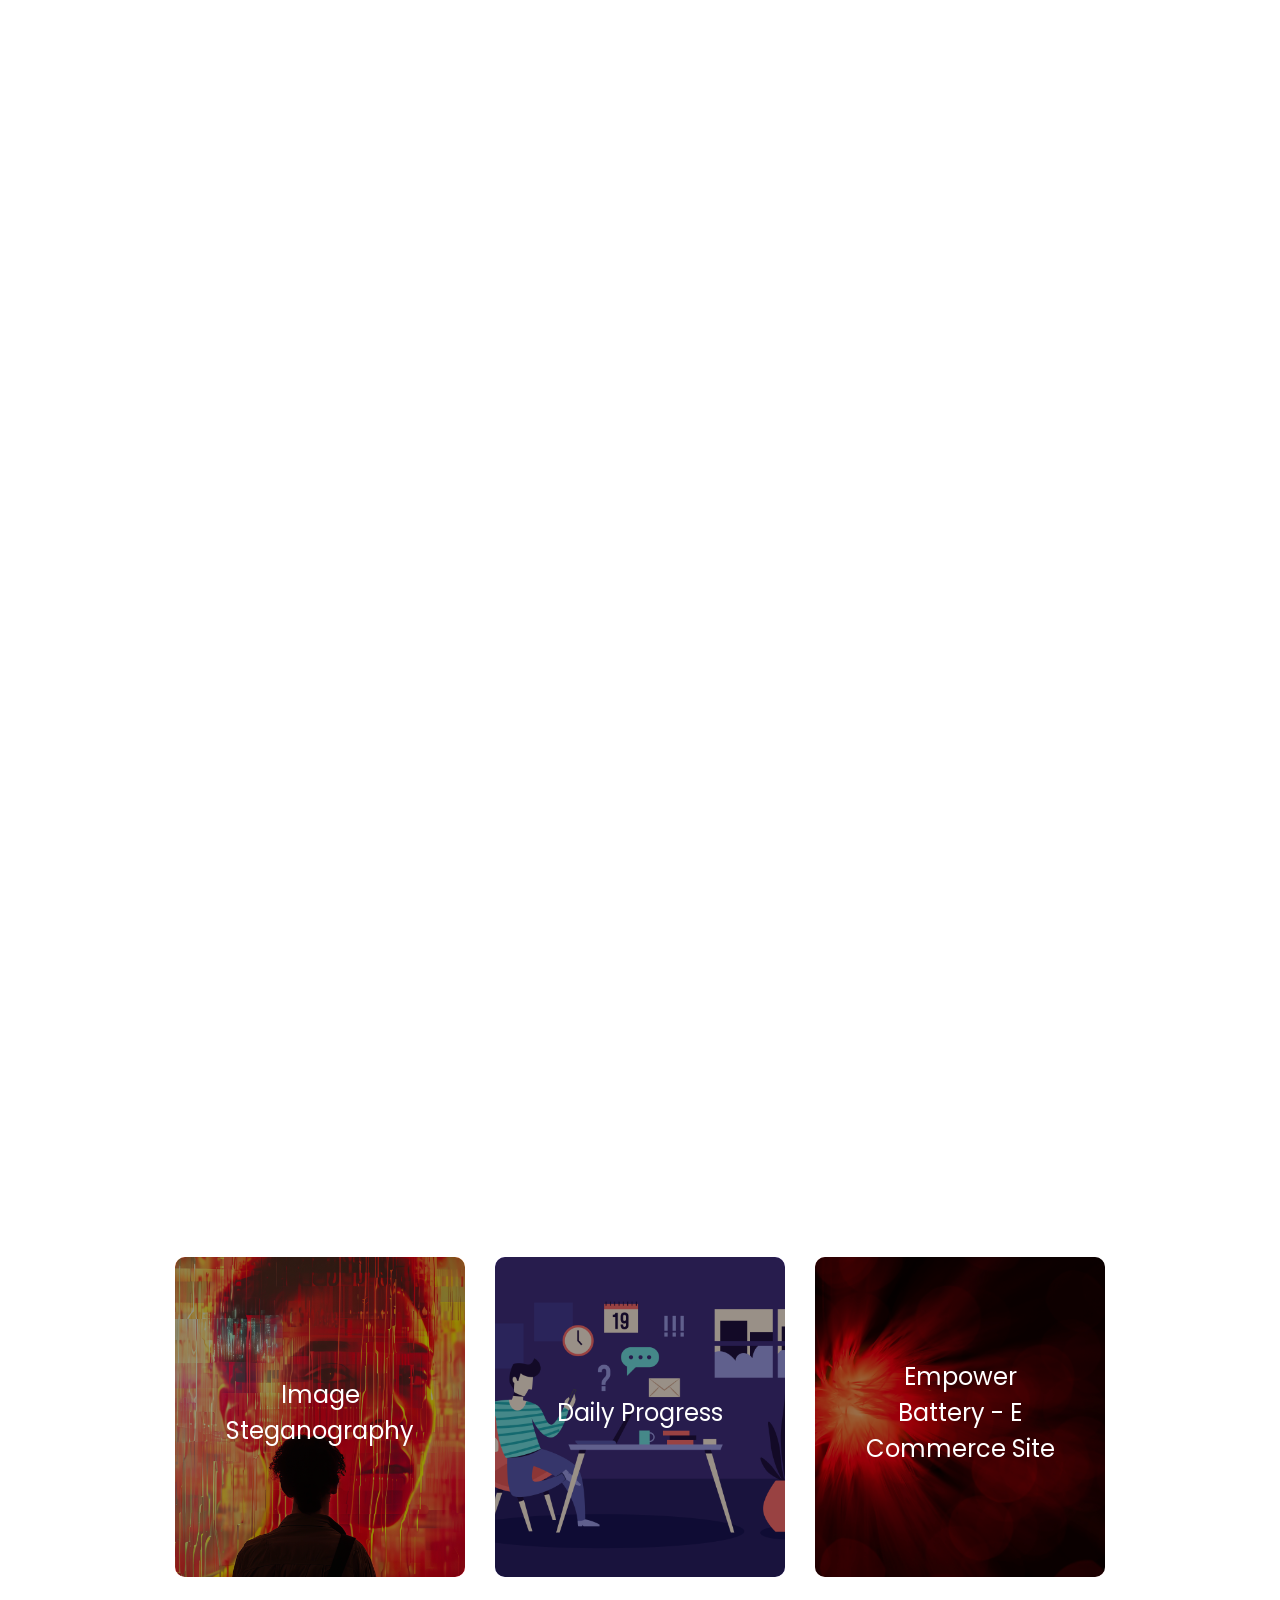
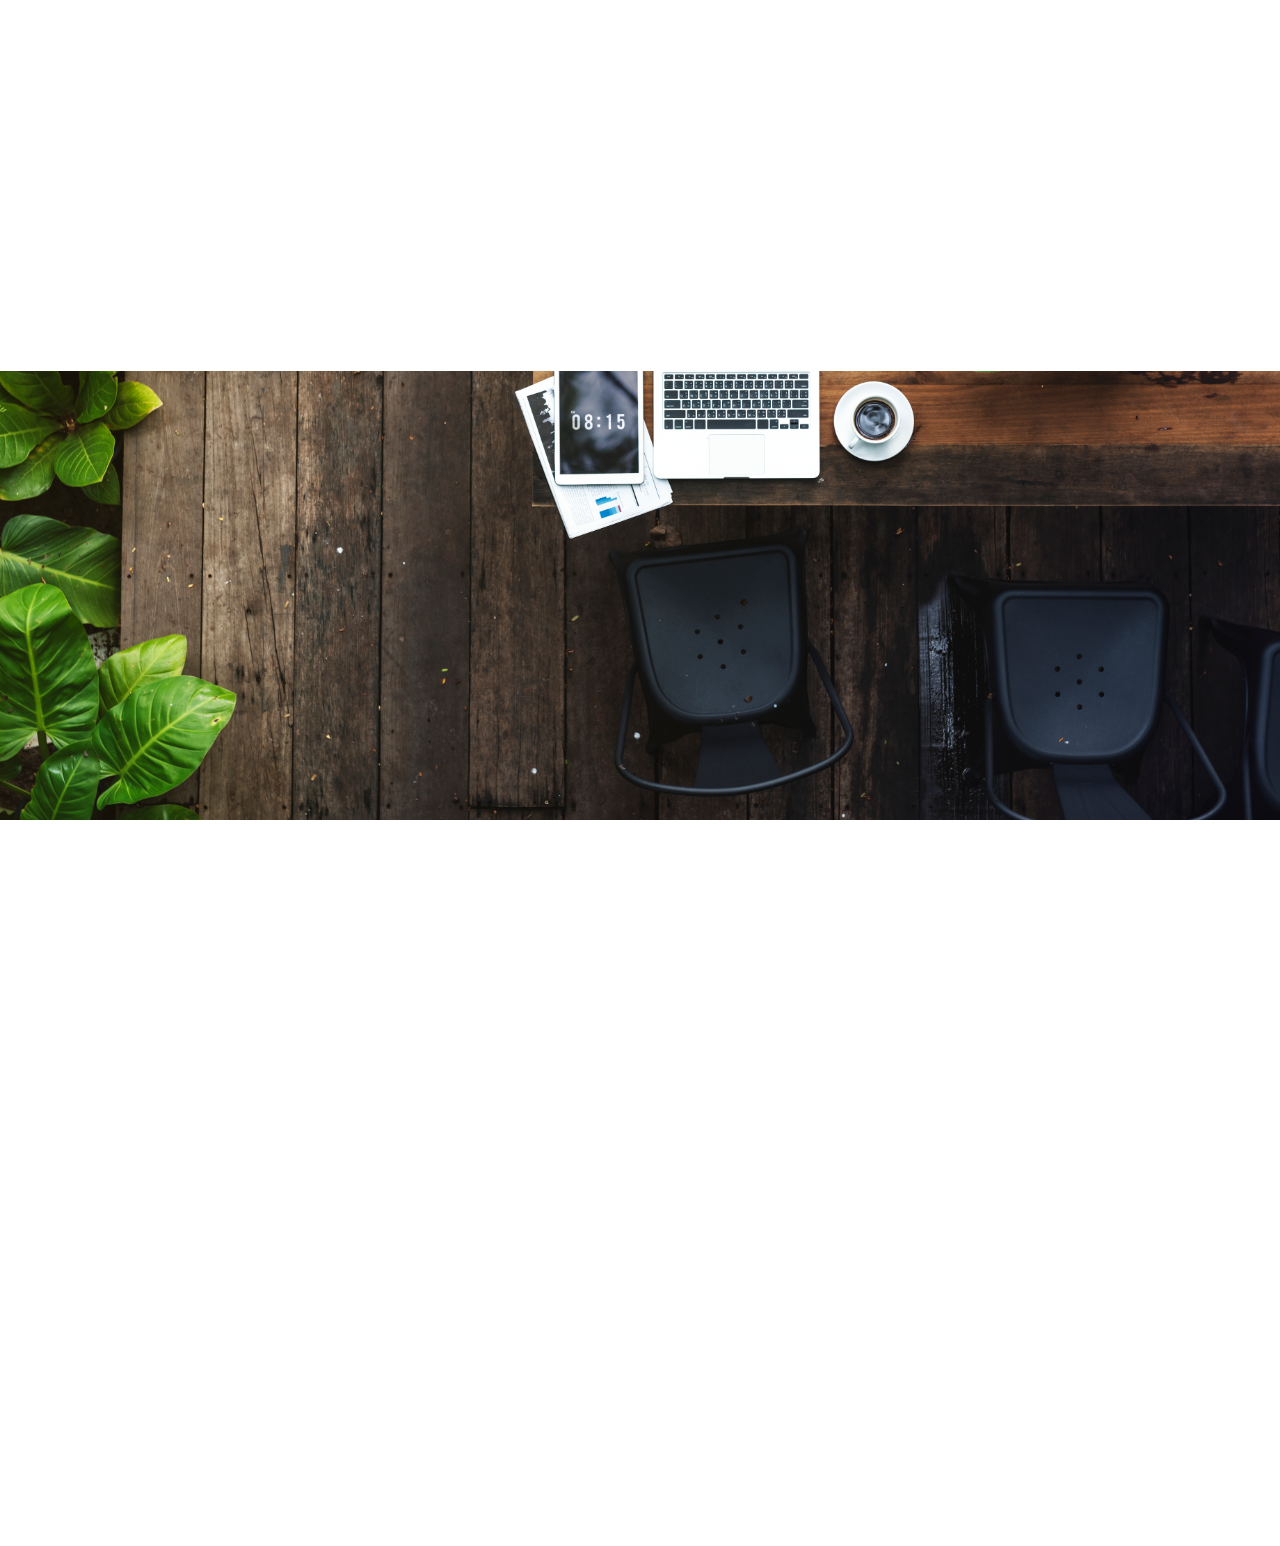
==== commit a87596a1: "fourth" ====
--- a/index.html
+++ b/index.html
@@ -189,10 +189,13 @@
 									<span class="date">2025(May)-Present</span>
 									<h2>IT Technical Co-Ordinator</h2>
 									<span class="position">Empower Engineering Resources CO LLC</span>
-									<p>I’ve been dedicated to contributing toward our team’s goals by consistently
+									<p style="text-align: justify;">I’ve been dedicated to contributing toward our
+										team’s goals by consistently
 										delivering quality results and managing projects from end to end.
-										During my time here, I successfully led the development of key projects like the
-										Empower Battery website and handled the company’s technical operations —
+										During my time here, I successfully led the development of <span
+											style="font-weight: 700; color: #3e64ff ;">key projects like the
+											Empower Battery website and handled the company’s technical
+											operations</span>
 										from design and development to implementation — helping strengthen our overall
 										digital presence.</p>
 								</div>
@@ -205,7 +208,8 @@
 									<span class="date">2025(Feb)-2025(May)</span>
 									<h2>Procurement Engineer</h2>
 									<span class="position">Empower Engineering Resources CO LLC</span>
-									<p>Handled end-to-end procurement activities, from identifying and evaluating
+									<p style="text-align: justify;">Handled end-to-end procurement activities, from
+										identifying and evaluating
 										suppliers to analyzing quotations and preparing cost comparisons.
 										Ensured timely communication and follow-ups, streamlined documentation,and
 										maintained smooth workflow across all stages of the process.</p>
@@ -219,7 +223,9 @@
 									<span class="date">2024(June)-2025(Jan)</span>
 									<h2>Assistant Instructor</h2>
 									<span class="position">CST Computer Education</span>
-									<p>Taught programming languages including C, C++, Java, and Python with a focus on
+									<p style="text-align: justify;">Taught programming languages including <span
+											style="font-weight: 700; color: rgb(45, 78, 187) ;">C, C++, Java, and Python
+										</span> with a focus on
 										practical coding and problem-solving.
 										Conducted sessions on web technologies like JavaScript and PHP, and trained
 										students in data structures, logical reasoning, and personality development.</p>
@@ -613,79 +619,50 @@
 					<p>Just ping me! because telepathy still isn't reliable</p>
 				</div>
 			</div>
-<div class="container my-5">
-  <div class="row justify-content-center text-center contact-info mb-5">
-    
-    <div class="col-md-6 col-lg-3 d-flex ftco-animate" style="margin: 15px;">
-      <div class="align-self-stretch box text-center p-5 shadow w-100" 
-           style="min-width: 280px; word-wrap: break-word; border-radius: 10px;">
-        <div class="icon d-flex align-items-center justify-content-center mb-3">
-          <span class="icon-map-signs"></span>
-        </div>
-        <h3 class="mb-3">Address</h3>
-        <p>Pudukkottai, Tamil Nadu, India.</p>
-      </div>
-    </div>
-
-    <div class="col-md-6 col-lg-3 d-flex ftco-animate" style="margin: 15px;">
-      <div class="align-self-stretch box text-center p-5 shadow w-100"
-           style="min-width: 280px; word-wrap: break-word; border-radius: 10px;">
-        <div class="icon d-flex align-items-center justify-content-center mb-3">
-          <span class="icon-phone2"></span>
-        </div>
-        <h3 class="mb-3">Contact Number</h3>
-        <p><a href="tel://9994178537">+91 99941 78537</a></p>
-      </div>
-    </div>
-
-    <div class="col-md-6 col-lg-3 d-flex ftco-animate" style="margin: 15px;">
-      <div class="align-self-stretch box text-center p-5 shadow w-100"
-           style="min-width: 280px; word-wrap: break-word; border-radius: 10px;">
-        <div class="icon d-flex align-items-center justify-content-center mb-3">
-          <span class="icon-paper-plane"></span>
-        </div>
-        <h3 class="mb-3">Email Address</h3>
-        <p style="overflow-wrap: anywhere;">
-          <a href="mailto:mohamedyashinmn@gmail.com">mohamedyashinmn@gmail.com</a>
-        </p>
-      </div>
-    </div>
-
-  </div>
-</div>
-
-
-
-
-
-			<div class="row no-gutters block-9" id="contactus">
-				<div class="col-md-6 order-md-last d-flex">
-					<form action="mailto:mohamedyashinmn@gmail.com" method="post" enctype="text/plain"
-						class="bg-light p-4 p-md-5 contact-form">
-						<div class="form-group">
-							<input type="text" name="Name" class="form-control" placeholder="Your Name" required>
-						</div>
-						<div class="form-group">
-							<input type="email" name="Email" class="form-control" placeholder="Your Email" required>
-						</div>
-						<div class="form-group">
-							<input type="text" name="Subject" class="form-control" placeholder="Subject" required>
-						</div>
-						<div class="form-group">
-							<textarea name="Message" cols="30" rows="7" class="form-control"
-								placeholder="Message" required></textarea>
-						</div>
-						<div class="form-group">
-							<input type="submit" value="Send Message" class="btn btn-primary py-3 px-5">
-						</div>
-					</form>
-				</div>
-
-				<div class="col-md-6 d-flex">
-					<div class="img" style="background-image: url(images/last_img.png);"></div>
-				</div>
-			</div>
-		</div>
+			<div class="container my-5">
+				<div class="row justify-content-center text-center contact-info mb-5">
+
+					<div class="col-md-6 col-lg-3 d-flex ftco-animate" style="margin: 15px;">
+						<div class="align-self-stretch box text-center p-5 shadow w-100"
+							style="min-width: 280px; word-wrap: break-word; border-radius: 10px;">
+							<div class="icon d-flex align-items-center justify-content-center mb-3">
+								<span class="icon-map-signs"></span>
+							</div>
+							<h3 class="mb-3">Address</h3>
+							<p style="color: #3e64ff;">Pudukkottai, Tamil Nadu, India.</p>
+						</div>
+					</div>
+
+					<div class="col-md-6 col-lg-3 d-flex ftco-animate" style="margin: 15px;">
+						<div class="align-self-stretch box text-center p-5 shadow w-100"
+							style="min-width: 280px; word-wrap: break-word; border-radius: 10px;">
+							<div class="icon d-flex align-items-center justify-content-center mb-3">
+								<span class="icon-phone2"></span>
+							</div>
+							<h3 class="mb-3">Contact Number</h3>
+							<p><a href="tel://9994178537">+91 99941 78537</a></p>
+						</div>
+					</div>
+
+					<div class="col-md-6 col-lg-3 d-flex ftco-animate" style="margin: 15px;">
+						<div class="align-self-stretch box text-center p-5 shadow w-100"
+							style="min-width: 280px; word-wrap: break-word; border-radius: 10px;">
+							<div class="icon d-flex align-items-center justify-content-center mb-3">
+								<span class="icon-paper-plane"></span>
+							</div>
+							<h3 class="mb-3">Email Address</h3>
+							<p>
+								<a href="mailto:mohamedyashinmn@gmail.com"
+									style="overflow-wrap:anywhere; word-break:break-all;">
+									mohamedyashinmn@gmail.com
+								</a>
+							</p>
+
+						</div>
+					</div>
+
+				</div>
+			</div>
 	</section>
 
 
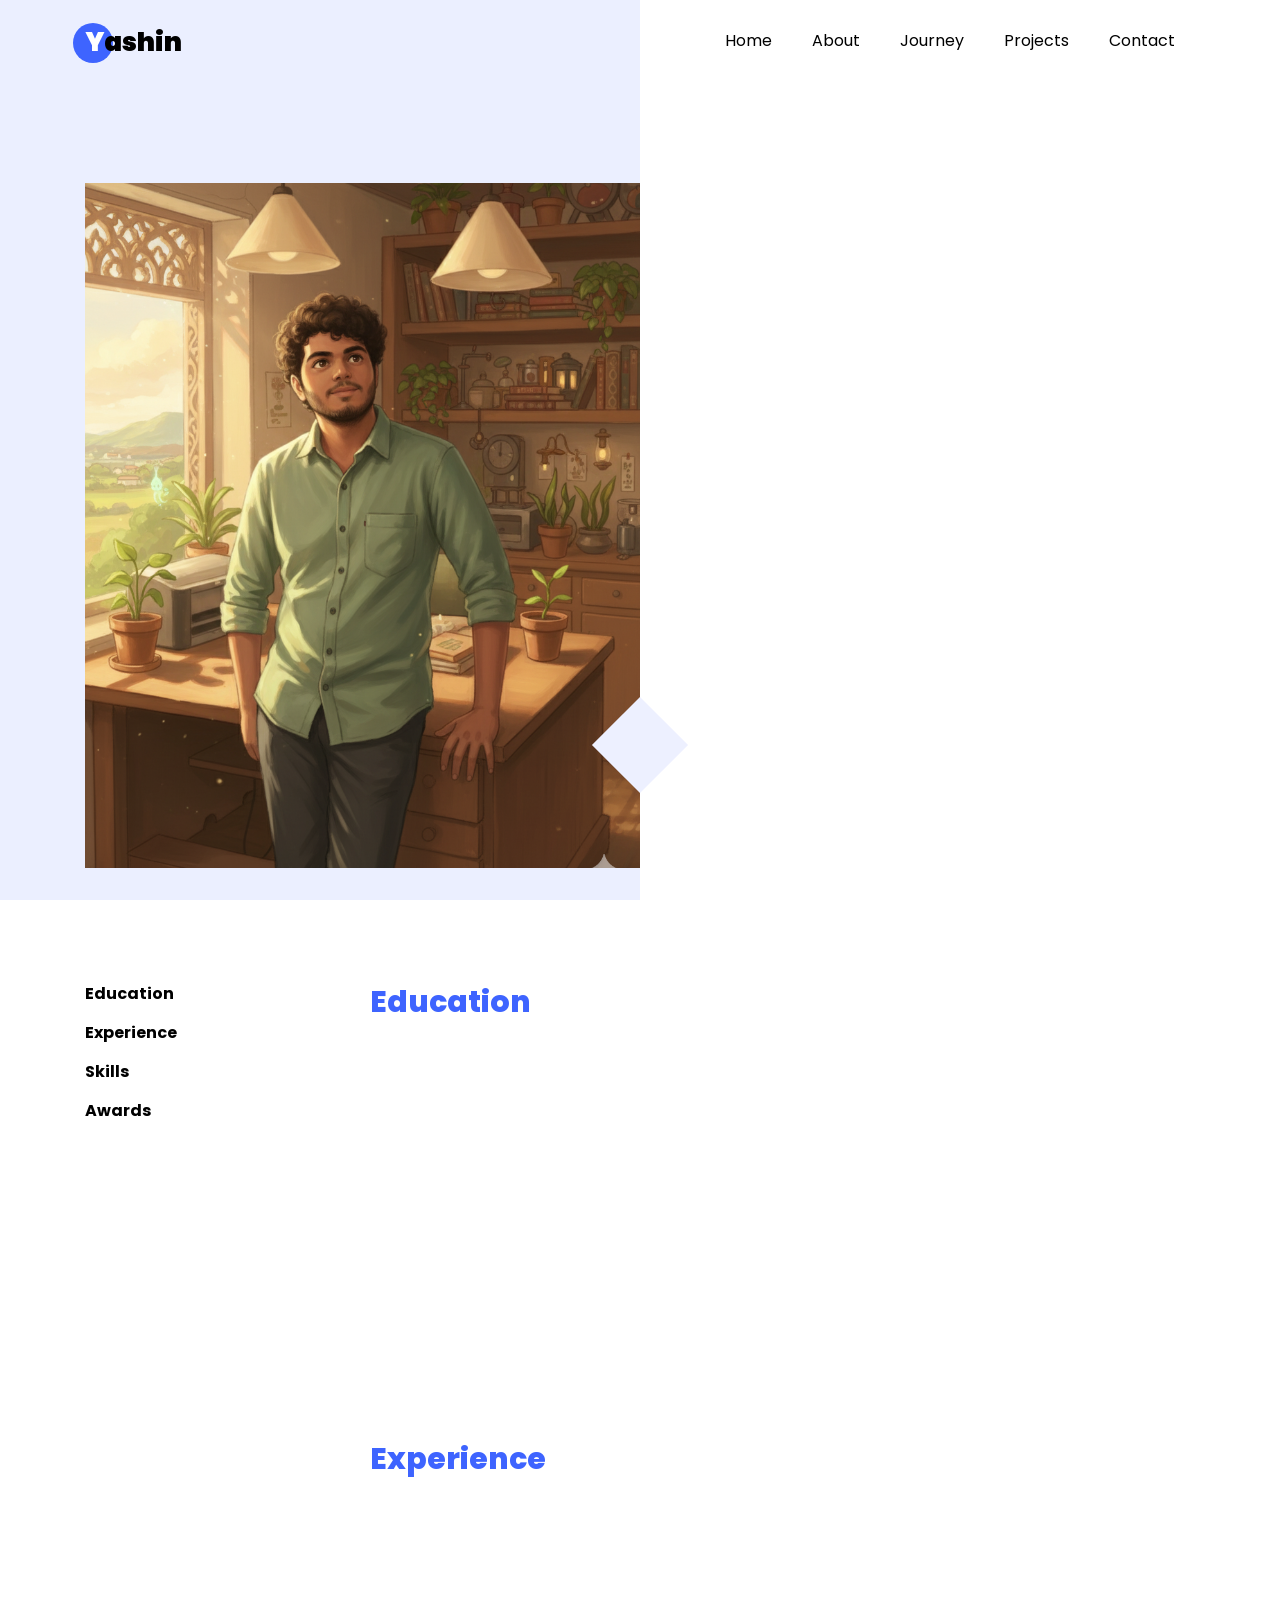
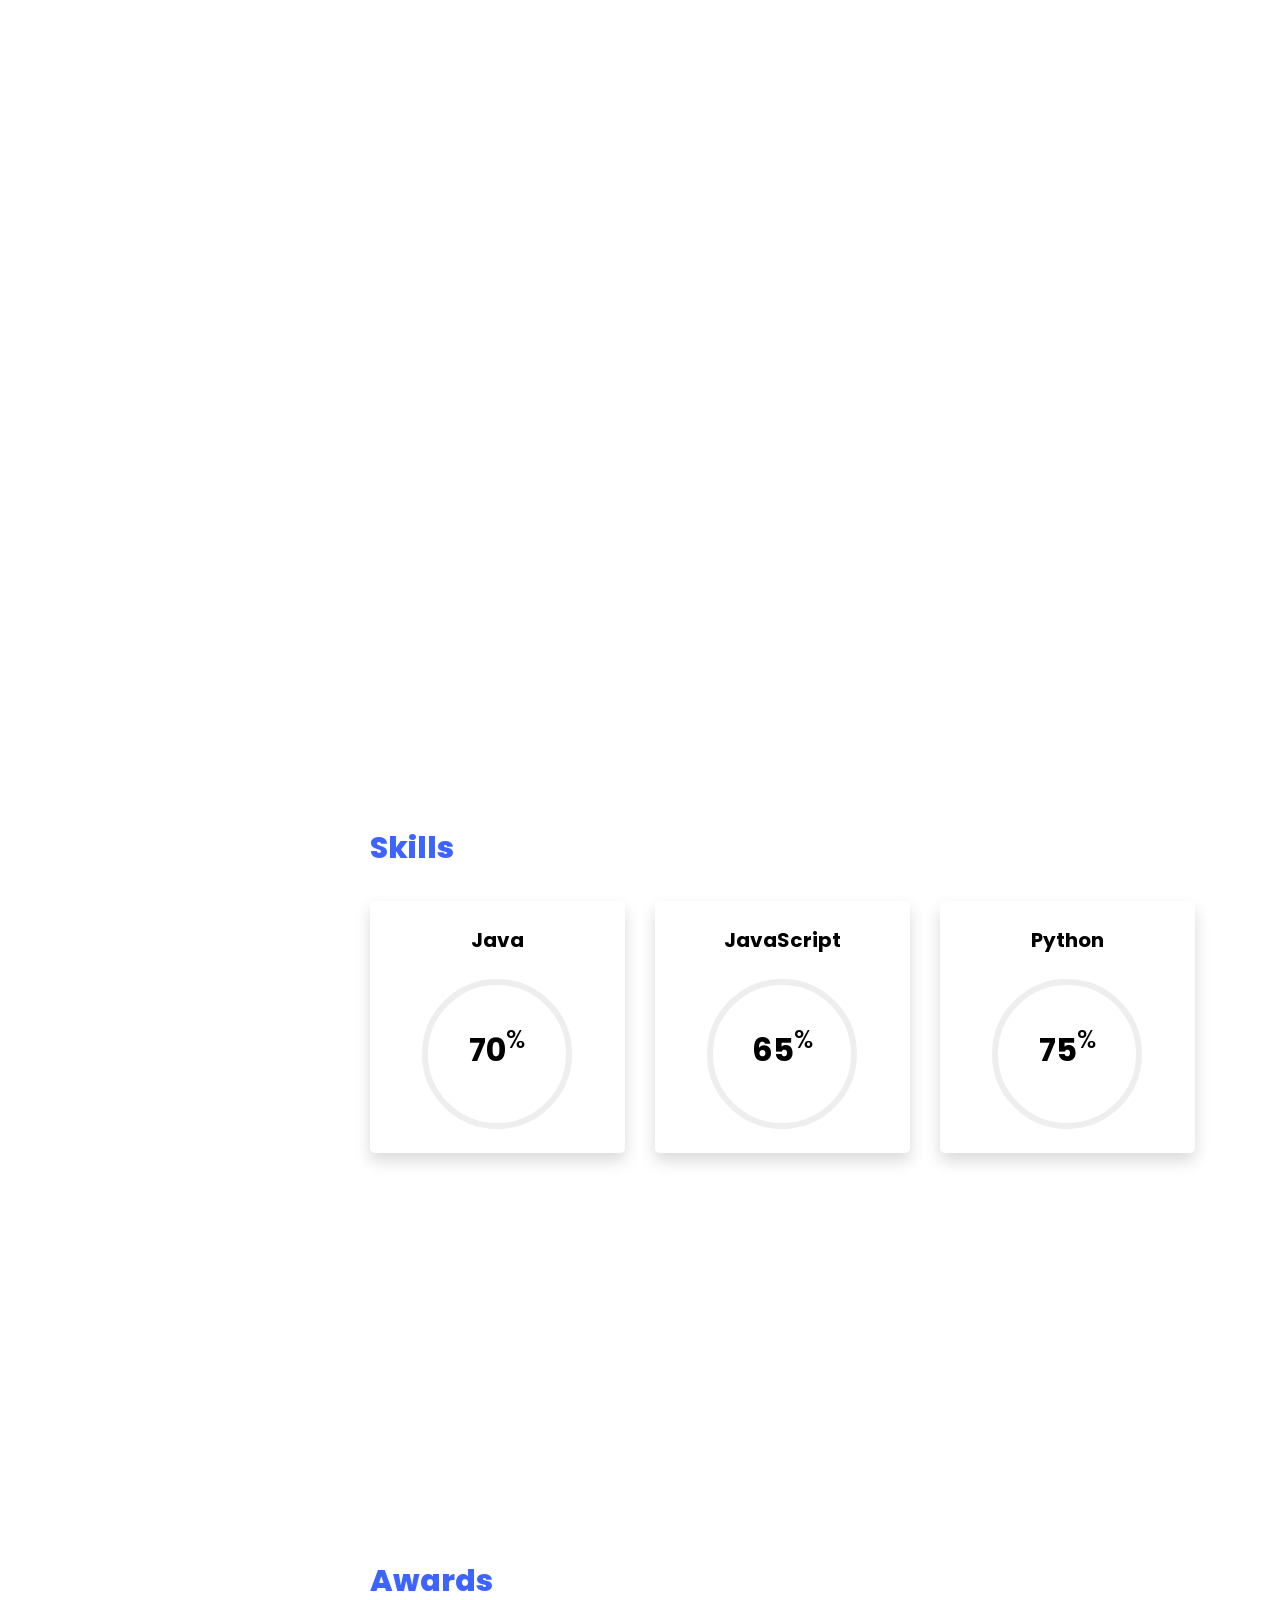
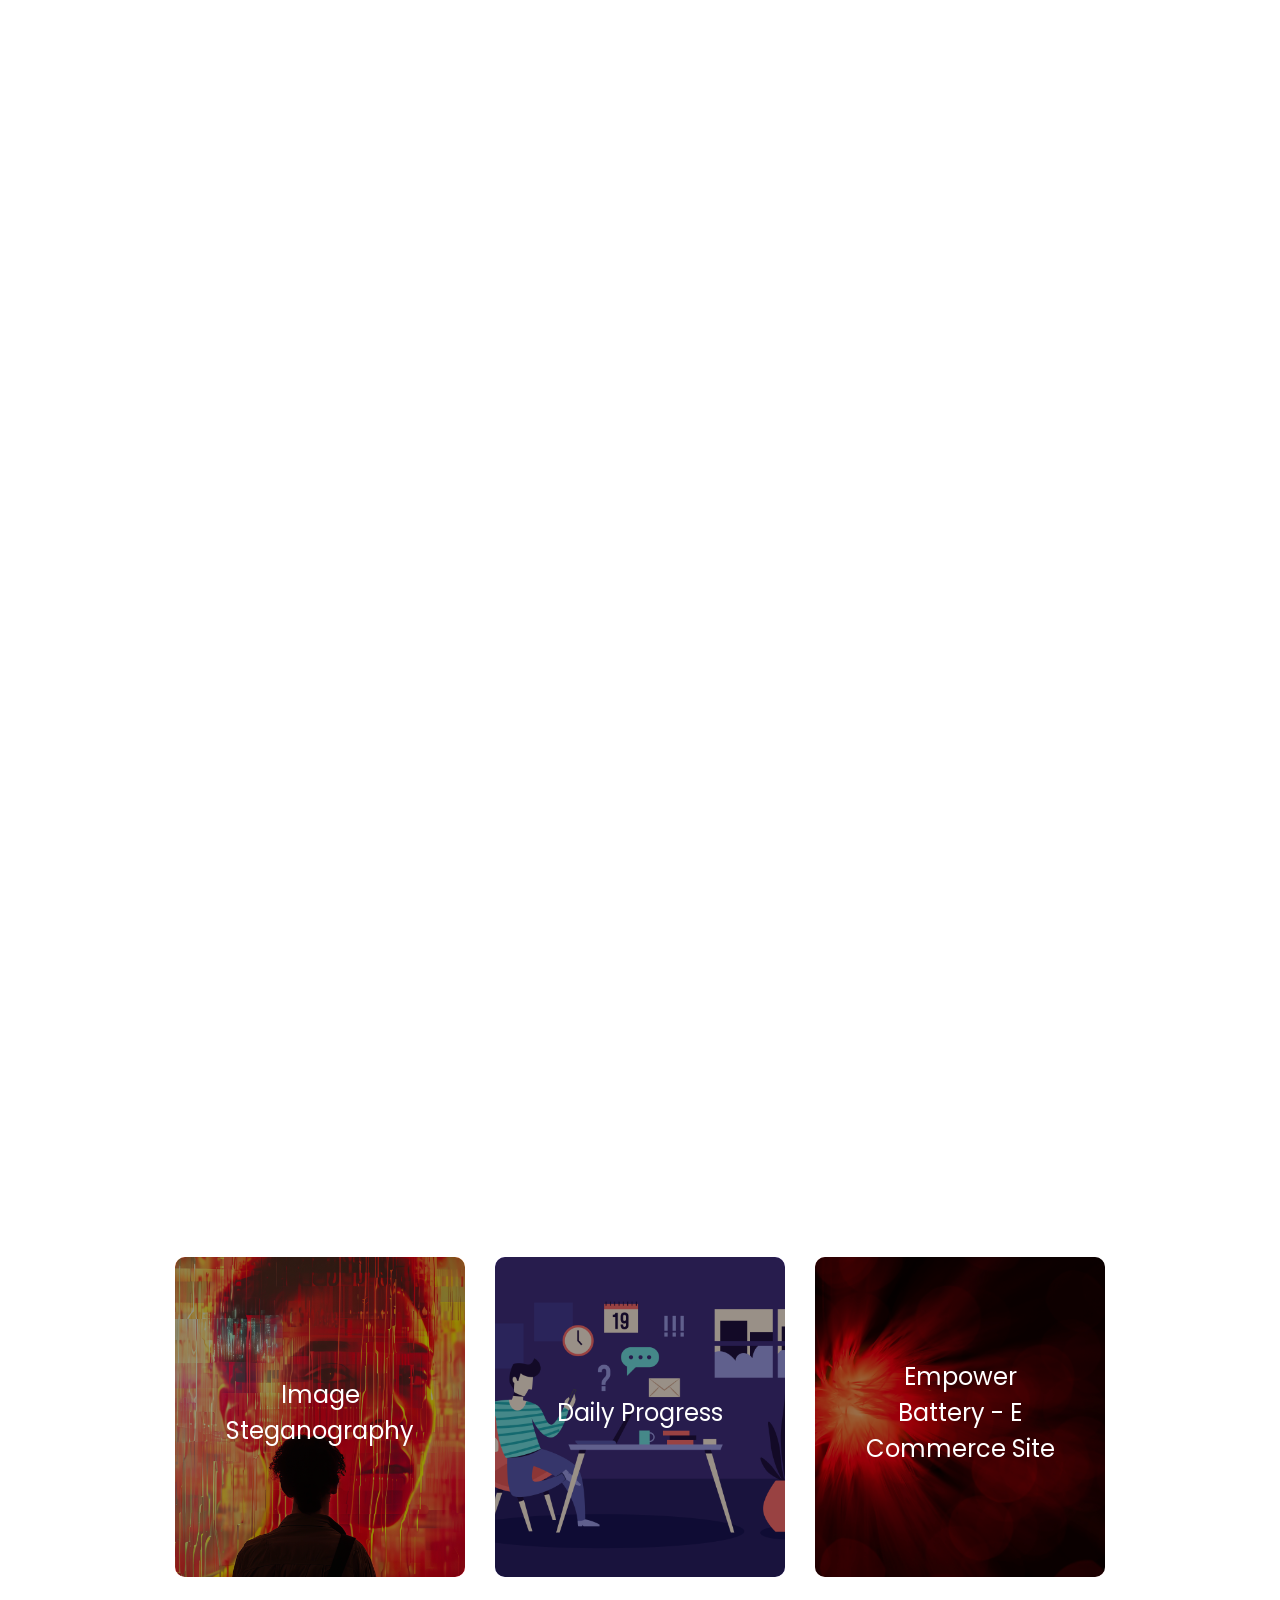
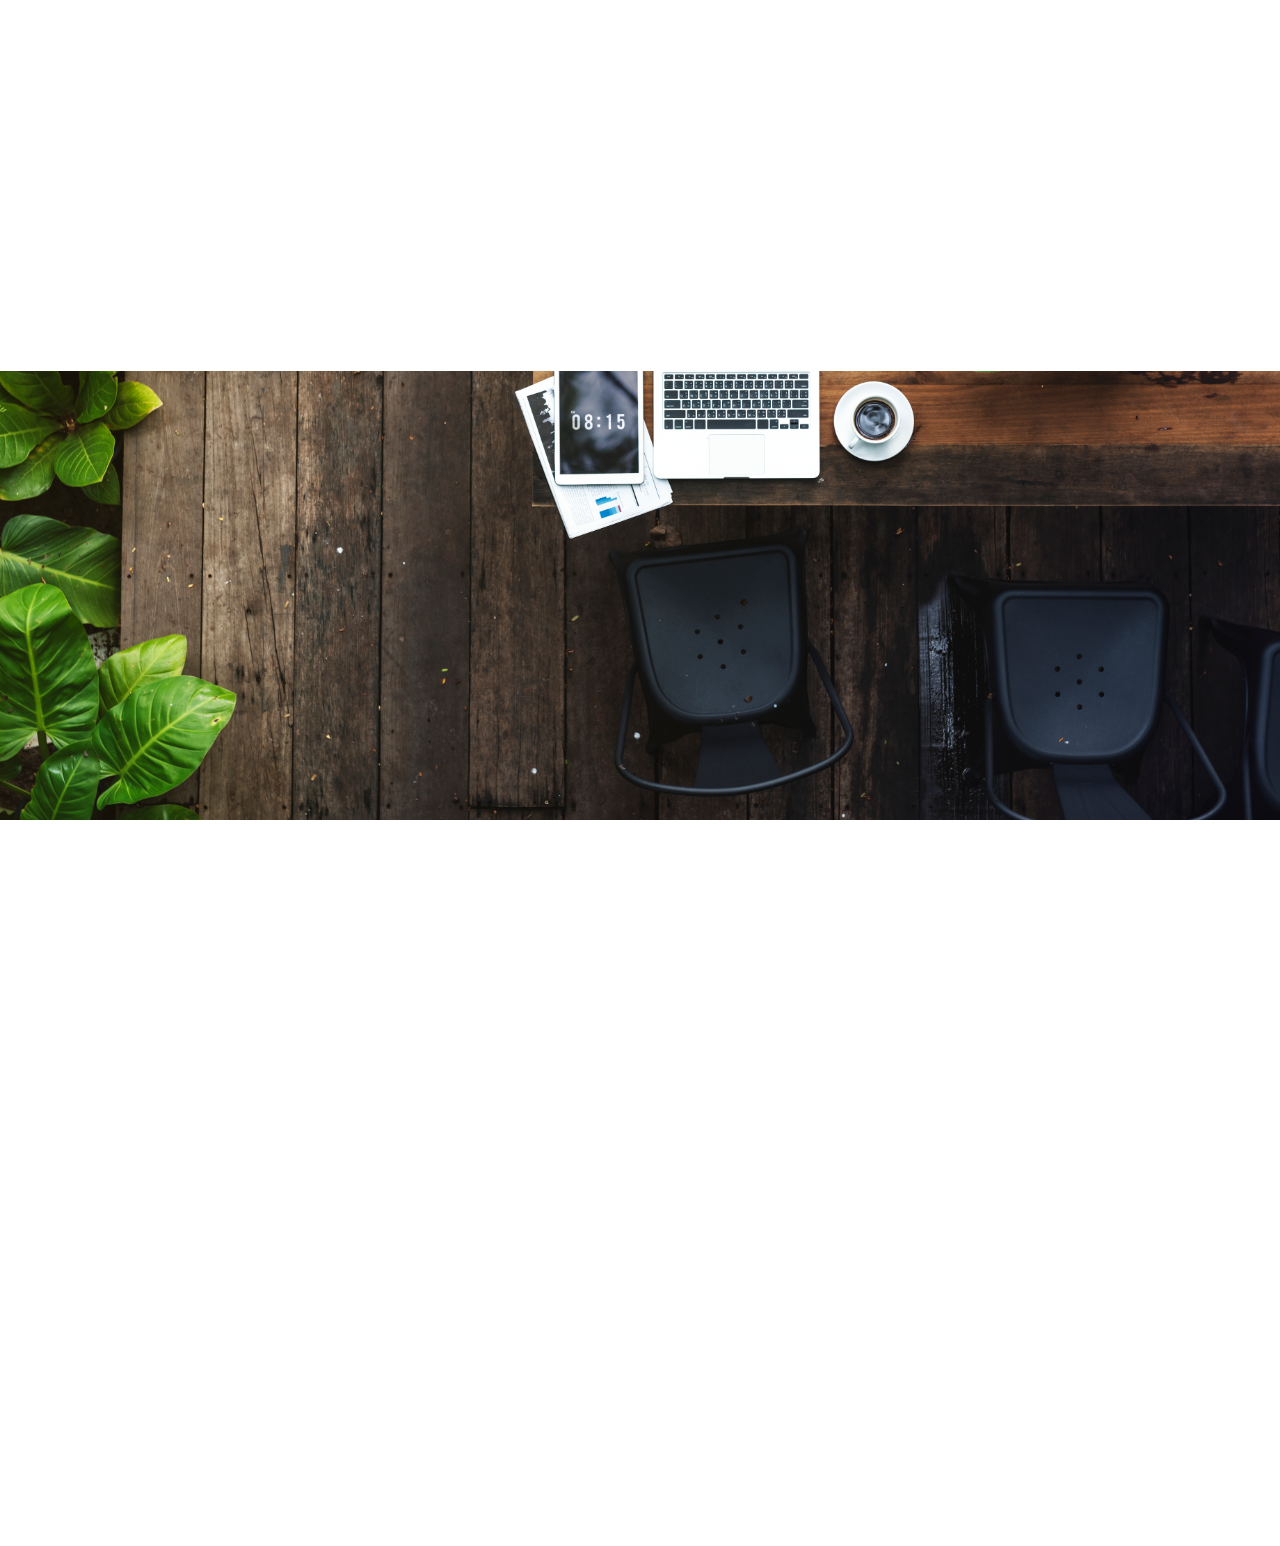
==== commit a23cee88: "fifth" ====
--- a/index.html
+++ b/index.html
@@ -239,7 +239,7 @@
 							<div class="row progress-circle mb-5">
 								<div class="col-lg-4 mb-4">
 									<div class="bg-white rounded-lg shadow p-4">
-										<h2 class="h5 font-weight-bold text-center mb-4">Python</h2>
+										<h2 class="h5 font-weight-bold text-center mb-4">Java</h2>
 
 										<!-- Progress bar 1 -->
 										<div class="progress mx-auto" data-value='70'>
@@ -251,32 +251,18 @@
 											</span>
 											<div
 												class="progress-value w-100 h-100 rounded-circle d-flex align-items-center justify-content-center">
-												<div class="h2 font-weight-bold">75<sup class="small">%</sup></div>
-											</div>
-										</div>
-										<!-- END -->
-
-										<!-- Demo info -->
-										<!-- <div class="row text-center mt-4">
-											<div class="col-6 border-right">
-												<div class="h4 font-weight-bold mb-0">28%</div><span
-													class="small text-gray">Last week</span>
-											</div>
-											<div class="col-6">
-												<div class="h4 font-weight-bold mb-0">60%</div><span
-													class="small text-gray">Last month</span>
-											</div>
-										</div> -->
-										<!-- END -->
+												<div class="h2 font-weight-bold">70<sup class="small">%</sup></div>
+											</div>
+										</div>
 									</div>
 								</div>
 
 								<div class="col-lg-4 mb-4">
 									<div class="bg-white rounded-lg shadow p-4">
-										<h2 class="h5 font-weight-bold text-center mb-4">Java</h2>
+										<h2 class="h5 font-weight-bold text-center mb-4">JavaScript</h2>
 
 										<!-- Progress bar 1 -->
-										<div class="progress mx-auto" data-value='80'>
+										<div class="progress mx-auto small-circle" data-value='65'>
 											<span class="progress-left">
 												<span class="progress-bar border-primary"></span>
 											</span>
@@ -288,26 +274,13 @@
 												<div class="h2 font-weight-bold">65<sup class="small">%</sup></div>
 											</div>
 										</div>
-										<!-- END -->
-
-										<!-- Demo info -->
-										<!-- <div class="row text-center mt-4">
-											<div class="col-6 border-right">
-												<div class="h4 font-weight-bold mb-0">28%</div><span
-													class="small text-gray">Last week</span>
-											</div>
-											<div class="col-6">
-												<div class="h4 font-weight-bold mb-0">60%</div><span
-													class="small text-gray">Last month</span>
-											</div>
-										</div> -->
-										<!-- END -->
+							
 									</div>
 								</div>
 
 								<div class="col-lg-4 mb-4">
 									<div class="bg-white rounded-lg shadow p-4">
-										<h2 class="h5 font-weight-bold text-center mb-4">JavaScript</h2>
+										<h2 class="h5 font-weight-bold text-center mb-4">Python</h2>
 
 										<!-- Progress bar 1 -->
 										<div class="progress mx-auto" data-value='75'>
@@ -322,20 +295,7 @@
 												<div class="h2 font-weight-bold">75<sup class="small">%</sup></div>
 											</div>
 										</div>
-										<!-- END -->
-
-										<!-- Demo info -->
-										<!-- <div class="row text-center mt-4">
-											<div class="col-6 border-right">
-												<div class="h4 font-weight-bold mb-0">28%</div><span
-													class="small text-gray">Last week</span>
-											</div>
-											<div class="col-6">
-												<div class="h4 font-weight-bold mb-0">60%</div><span
-													class="small text-gray">Last month</span>
-											</div>
-										</div> -->
-										<!-- END -->
+										
 									</div>
 								</div>
 							</div>
--- a/css/style1.css
+++ b/css/style1.css
@@ -138,3 +138,8 @@
   background-color: #fff !important;
   color: #000 !important;
 }
+
+
+
+
+
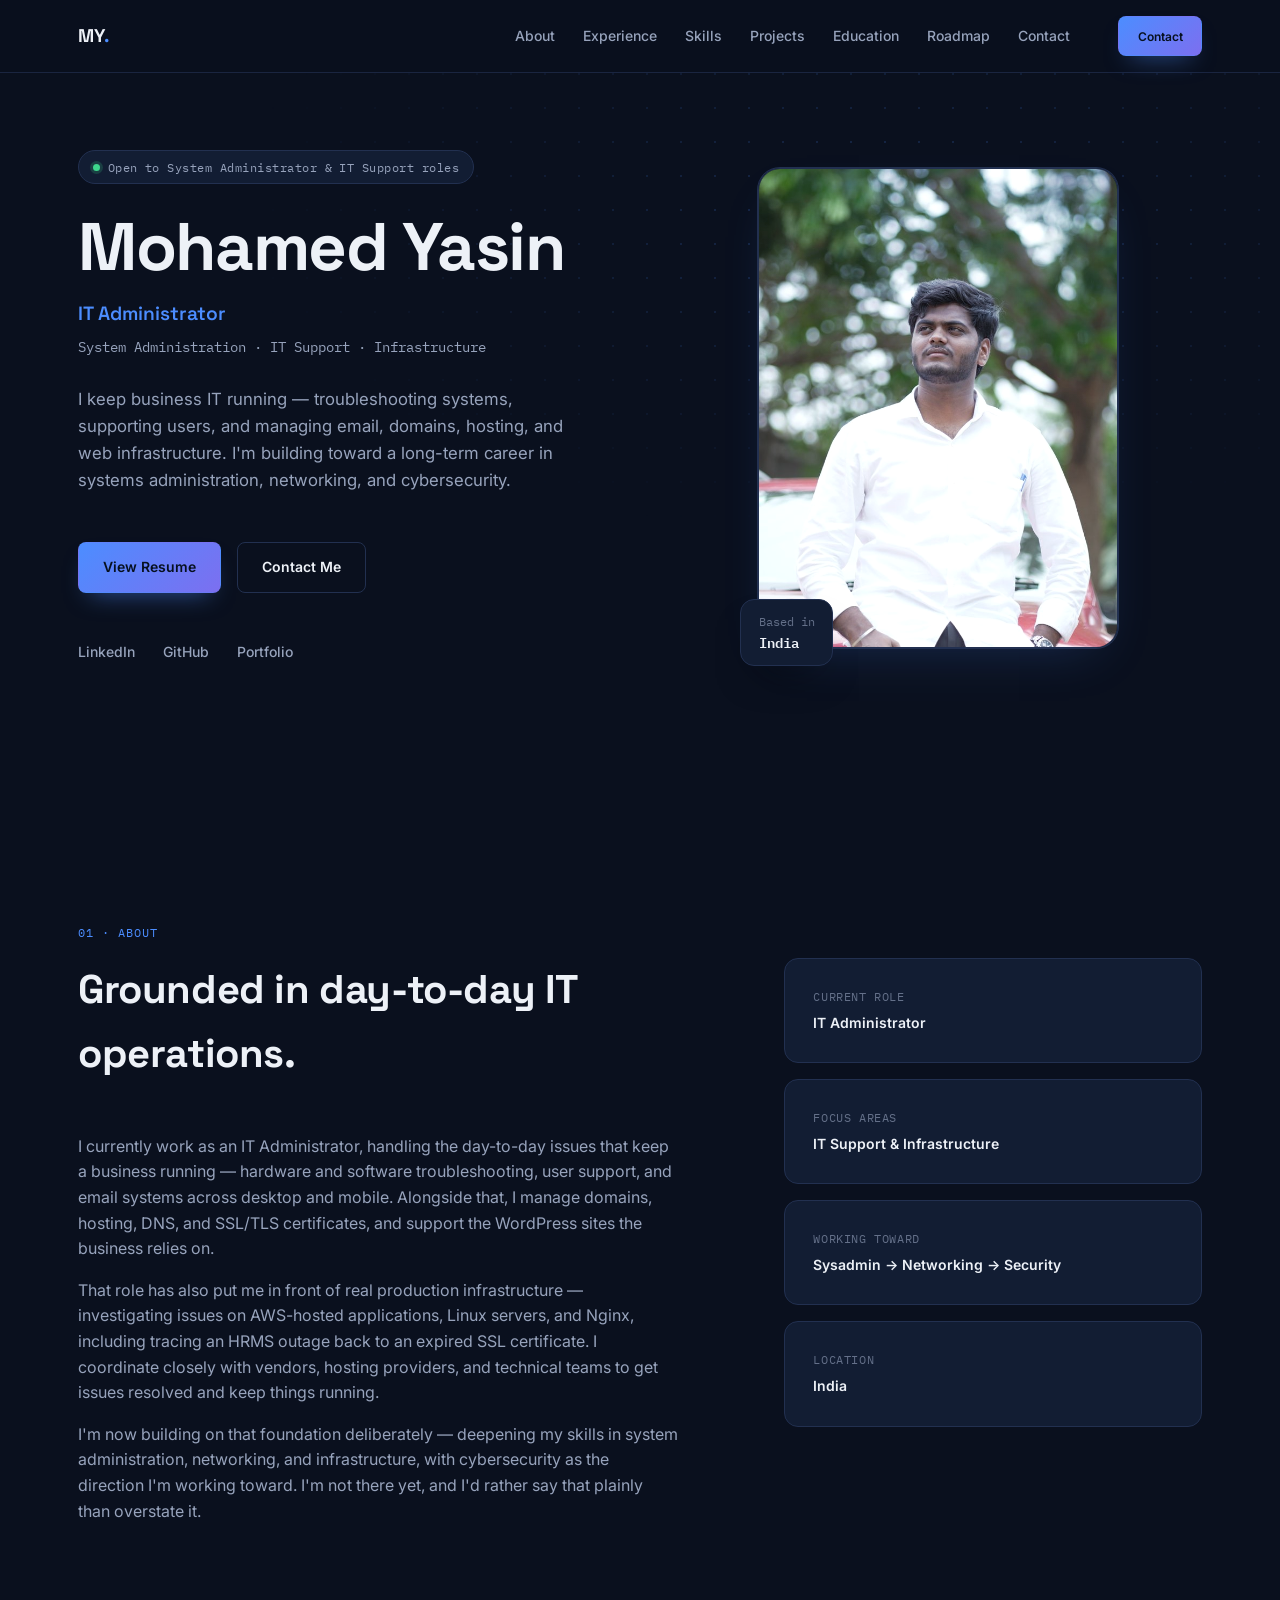
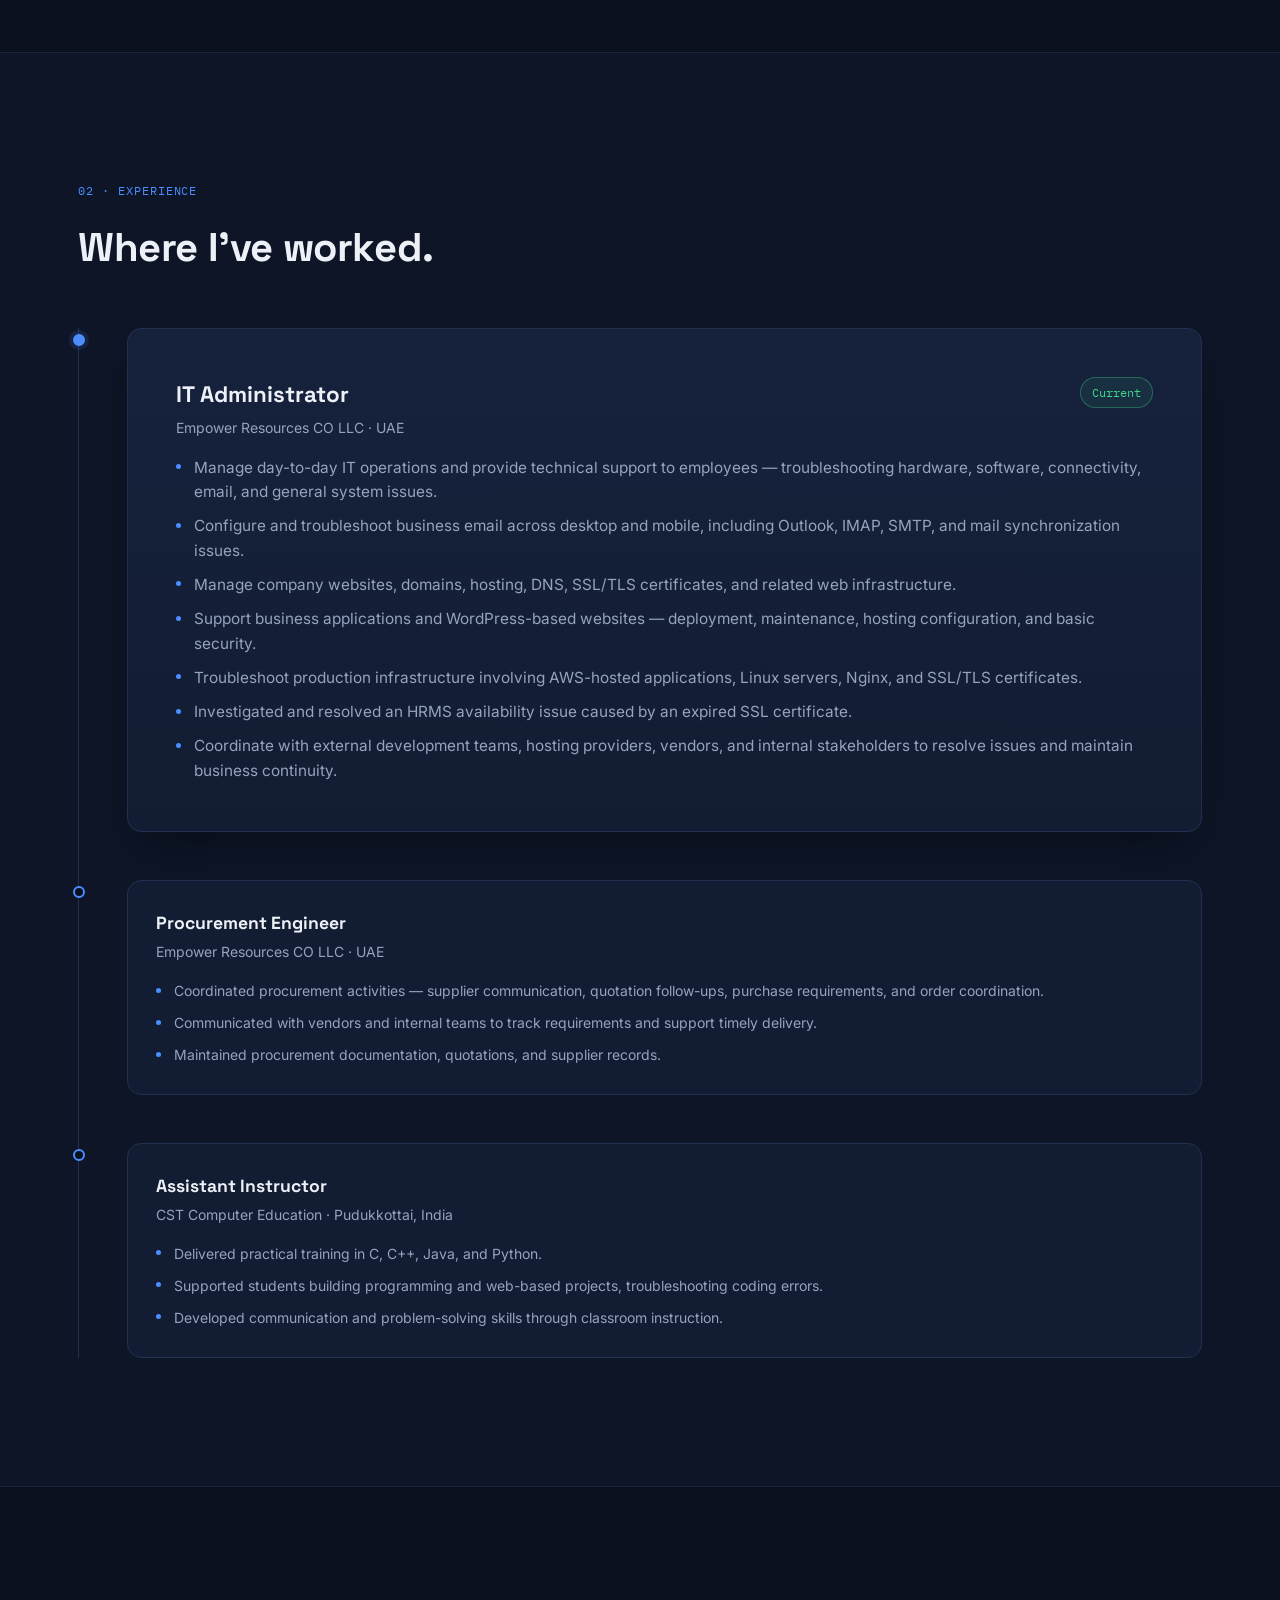
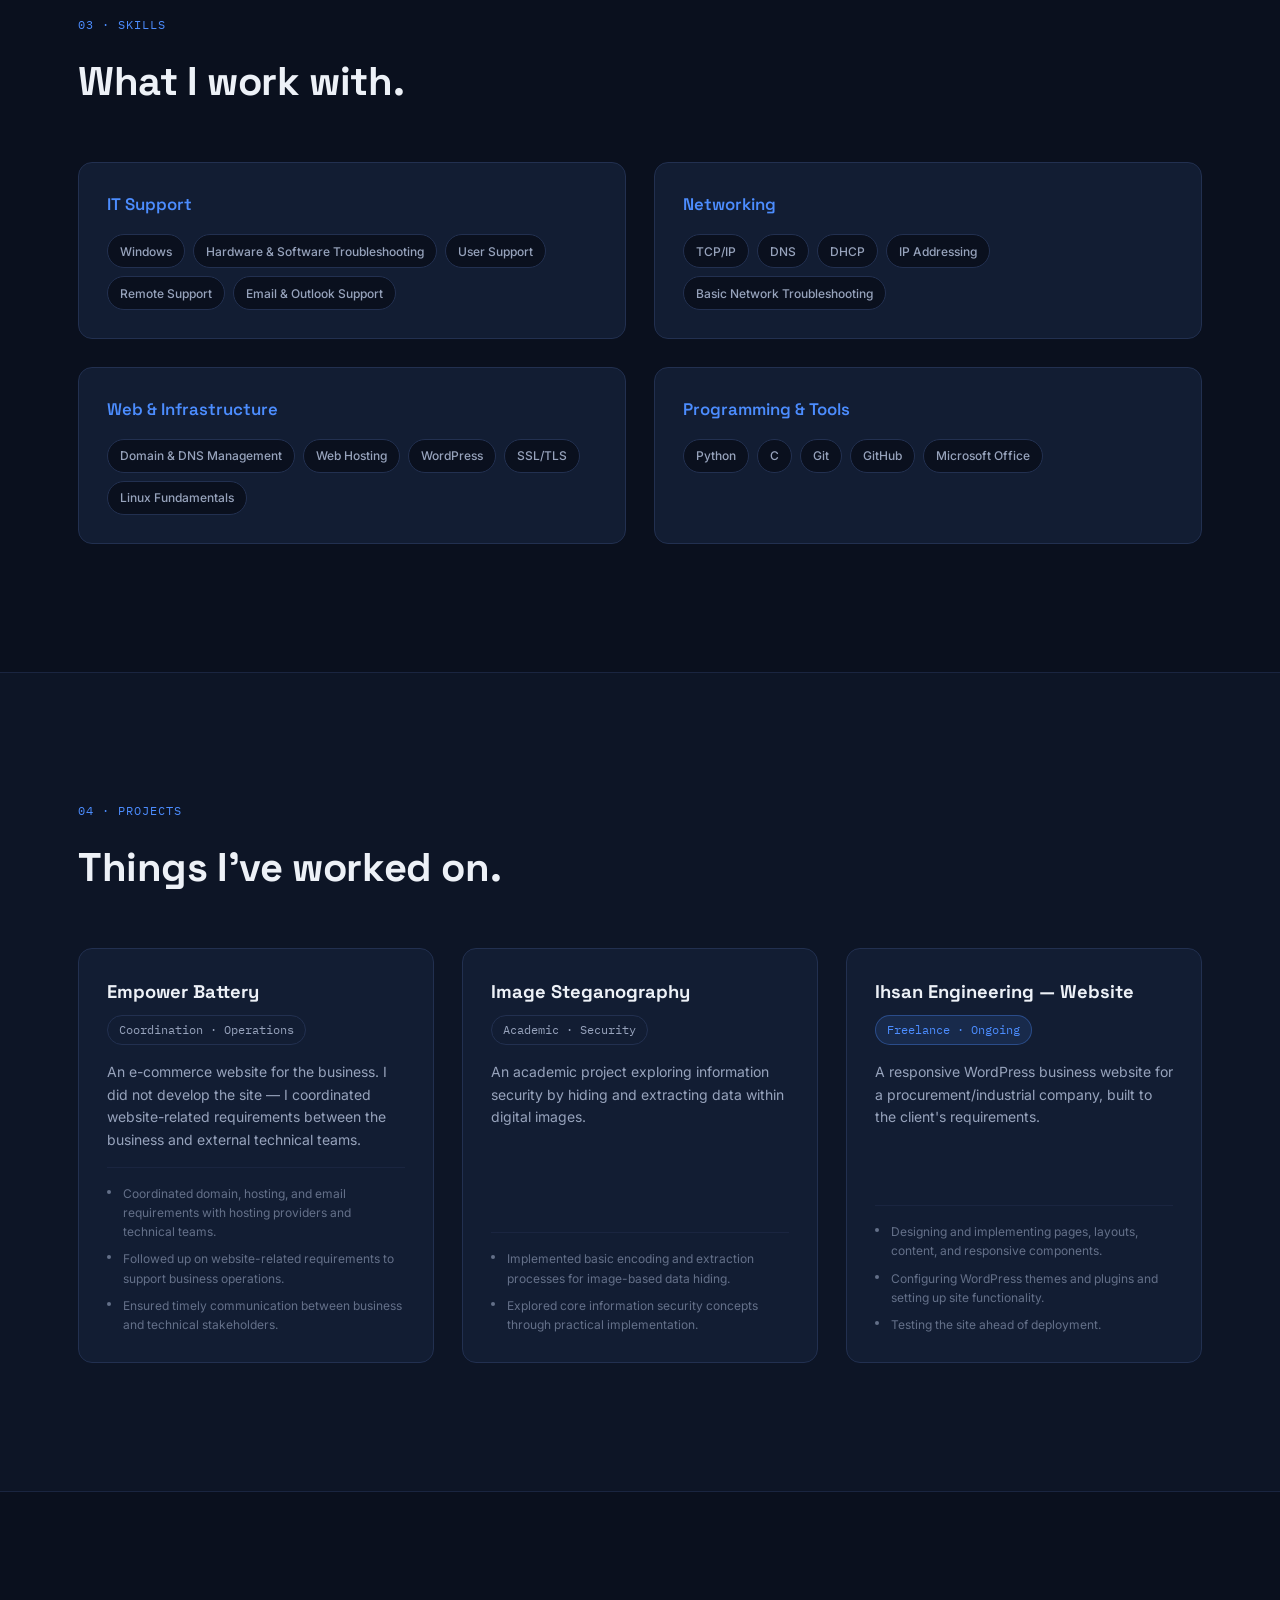
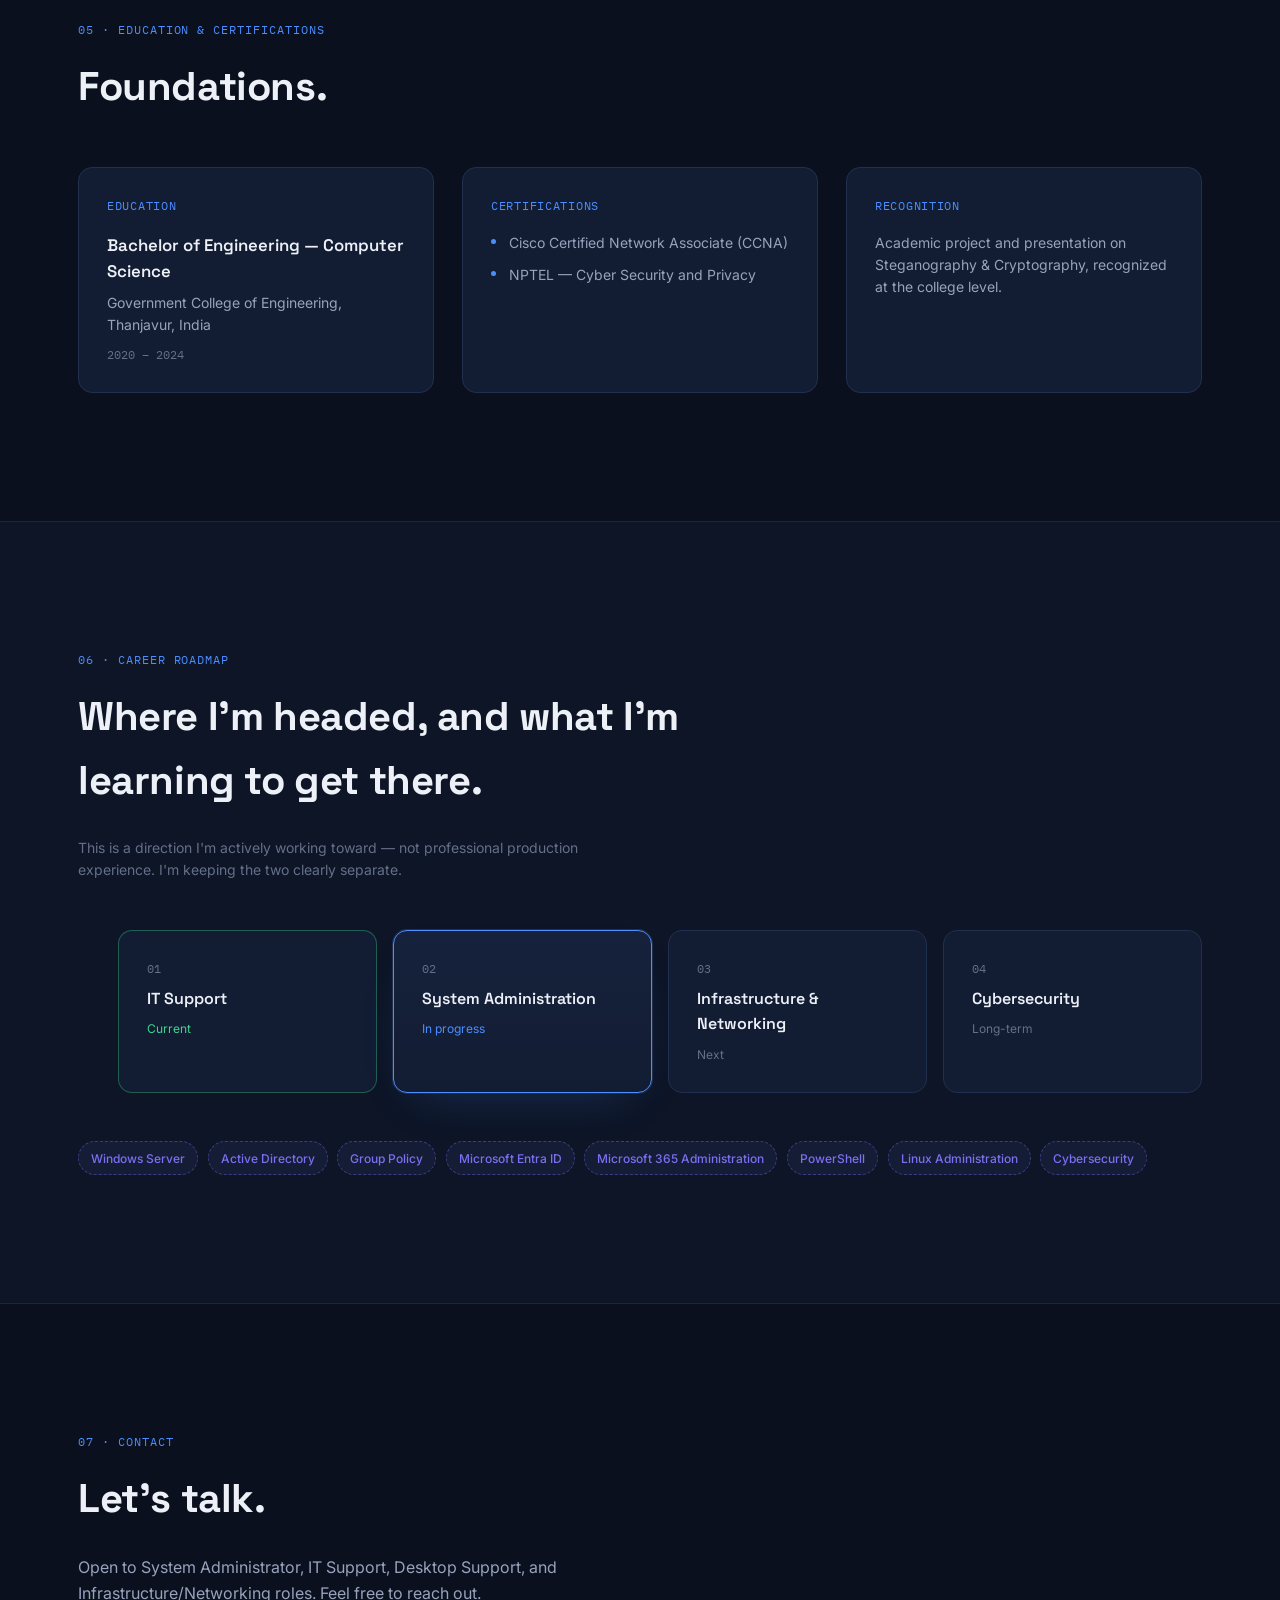
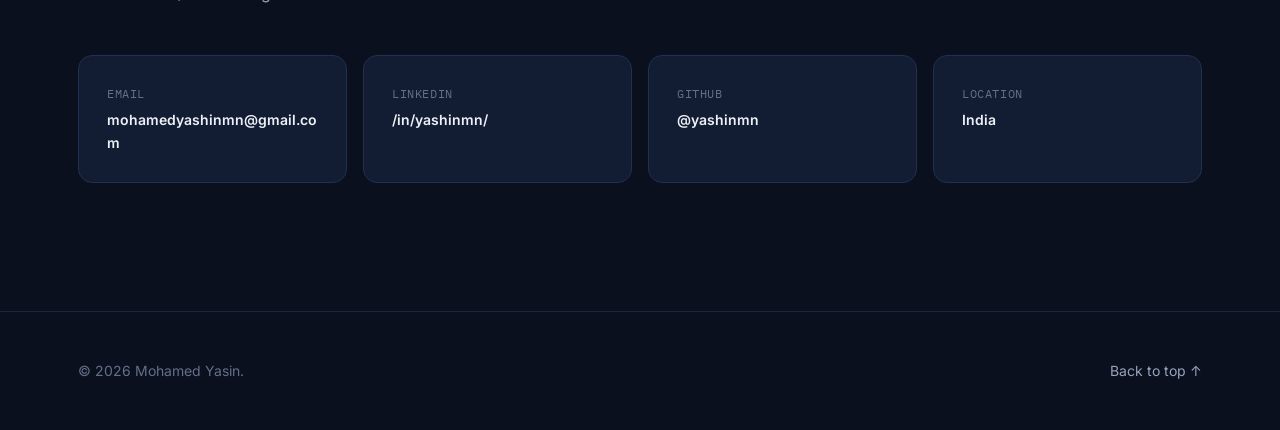
==== commit bfa61d0d: "Update portfolio website" ====
--- a/index.html
+++ b/index.html
@@ -1,646 +1,411 @@
 <!DOCTYPE html>
 <html lang="en">
-
 <head>
-	<title>Mohamed Yashin</title>
-	<meta charset="utf-8">
-	<meta name="viewport" content="width=device-width, initial-scale=1, shrink-to-fit=no">
-
-	<link href="https://fonts.googleapis.com/css?family=Poppins:100,200,300,400,500,600,700,800,900" rel="stylesheet">
-
-	<link rel="stylesheet" href="css/open-iconic-bootstrap.min.css">
-	<link rel="stylesheet" href="css/animate.css">
-
-	<link rel="stylesheet" href="css/owl.carousel.min.css">
-	<link rel="stylesheet" href="css/owl.theme.default.min.css">
-	<link rel="stylesheet" href="css/magnific-popup.css">
-
-	<link rel="stylesheet" href="css/aos.css">
-
-	<link rel="stylesheet" href="css/ionicons.min.css">
-
-	<link rel="stylesheet" href="css/flaticon.css">
-	<link rel="stylesheet" href="css/icomoon.css">
-	<link rel="stylesheet" href="css/style.css">
-	<link rel="stylesheet" href="css/style1.css">
-	<link rel="stylesheet" href="https://cdnjs.cloudflare.com/ajax/libs/font-awesome/6.5.0/css/all.min.css">
-
-
+<meta charset="UTF-8">
+<meta name="viewport" content="width=device-width, initial-scale=1.0">
+<title>Mohamed Yasin — IT Administrator | System Admin &amp; Infrastructure</title>
+<meta name="description" content="Mohamed Yasin — IT Administrator with hands-on experience in IT support, business infrastructure, and web operations, building toward System Administration, Networking, and Cybersecurity.">
+<link rel="preconnect" href="https://fonts.googleapis.com">
+<link rel="preconnect" href="https://fonts.gstatic.com" crossorigin>
+<link href="https://fonts.googleapis.com/css2?family=Space+Grotesk:wght@500;600;700&family=Inter:wght@400;500;600;700&family=IBM+Plex+Mono:wght@400;500&display=swap" rel="stylesheet">
+<link rel="stylesheet" href="css/style.css">
 </head>
-
-<body data-spy="scroll" data-target=".site-navbar-target" data-offset="300">
-
-
-	<nav class="navbar navbar-expand-lg navbar-dark ftco_navbar ftco-navbar-light site-navbar-target" id="ftco-navbar">
-		<div class="container">
-			<a class="navbar-brand" href="index.html"><span>Y</span>ashin</a>
-			<button class="navbar-toggler js-fh5co-nav-toggle fh5co-nav-toggle" type="button" data-toggle="collapse"
-				data-target="#ftco-nav" aria-controls="ftco-nav" aria-expanded="false" aria-label="Toggle navigation">
-				<span class="oi oi-menu"></span> Menu
-			</button>
-
-			<div class="collapse navbar-collapse" id="ftco-nav">
-				<ul class="navbar-nav nav ml-auto">
-					<li class="nav-item"><a href="#home-section" class="nav-link"><span>Home</span></a></li>
-					<li class="nav-item"><a href="#about-section" class="nav-link"><span>About</span></a></li>
-					<!-- <li class="nav-item"><a href="#services-section" class="nav-link"><span>Services</span></a></li> -->
-					<li class="nav-item"><a href="#resume-section" class="nav-link"><span>Journey</span></a></li>
-					<li class="nav-item"><a href="#projects-section" class="nav-link"><span>Projects</span></a></li>
-					<!-- <li class="nav-item"><a href="#blog-section" class="nav-link"><span>My Blog</span></a></li> -->
-					<li class="nav-item"><a href="#contact-section" class="nav-link"><span>Contact</span></a></li>
-				</ul>
-			</div>
-		</div>
-	</nav>
-	<section class="hero-wrap js-fullheight">
-		<div class="overlay"></div>
-		<div class="container">
-			<div class="row no-gutters slider-text js-fullheight justify-content-center align-items-center">
-				<div class="col-lg-8 col-md-6 ftco-animate d-flex align-items-center">
-					<div class="text text-center">
-						<span class="subheading">Hello, This is</span>
-						<h1>Mohamed Yashin</h1>
-						<h2>I'm a
-							<span class="txt-rotate" data-period="2000"
-								data-rotate='[ "Digital Defender", "Software Engineer", "Security Enthusiast", "WordPress Builder", "Tech Explorer" ]'></span>
-						</h2>
-					</div>
-				</div>
-			</div>
-		</div>
-		</div>
-		<div class="mouse">
-			<a href="#" class="mouse-icon">
-				<div class="mouse-wheel"><span class="ion-ios-arrow-round-down"></span></div>
-			</a>
-		</div>
-	</section>
-
-	<section class="ftco-about img ftco-section ftco-no-pt ftco-no-pb" id="about-section">
-		<div class="container">
-			<div class="row d-flex no-gutters">
-				<div class="col-md-6 col-lg-6 d-flex">
-					<div class="img-about img d-flex align-items-stretch">
-						<div class="overlay"></div>
-						<div class="img d-flex align-self-stretch align-items-center"
-							style="background-image:url(images/ai.png);">
-						</div>
-					</div>
-				</div>
-				<div class="col-md-6 col-lg-6 pl-md-5 py-5">
-					<div class="row justify-content-start pb-3">
-						<div class="col-md-12 heading-section ftco-animate">
-							<h1 class="big">About</h1>
-							<h2 class="mb-4">About Me</h2>
-							<p>When I’m not debugging code, I’m probably debugging life — one update at a time.</p>
-							<ul class="about-info mt-4 px-md-0 px-2">
-								<li class="d-flex"><span>Name:</span> <span>Mohamed Yashin</span></li>
-								<li class="d-flex"><span>Date of birth:</span> <span>October 16, 2002</span></li>
-								<li class="d-flex"><span>Address:</span> <span>Tamil Nadu, India</span></li>
-								<li class="d-flex"><span>Zip code:</span> <span>622001</span></li>
-								<li class="d-flex"><span>Email:</span> <span>mohamedyashinmn@gmail.com</span></li>
-								<li class="d-flex"><span>Phone: </span> <span>+91 99941 78537</span></li>
-							</ul>
-						</div>
-					</div>
-					<div class="counter-wrap ftco-animate d-flex mt-md-3">
-						<div class="text">
-							<p class="mb-4">
-								<span class="number">3</span>
-								<span>Projects complete</span>
-							</p>
-							<p><a href="\images\M_Mohamed_Yashin_CV.pdf " target="blank"
-									class="btn btn-primary py-3 px-3">Download CV</a></p>
-						</div>
-					</div>
-				</div>
-			</div>
-		</div>
-	</section>
-
-	<!-- <section class="ftco-section ftco-partner">
-    	<div class="container">
-    		<div class="row">
-    			<div class="col-sm ftco-animate">
-    				<a href="#" class="partner"><img src="images/partner-1.png" class="img-fluid" alt="Colorlib Template"></a>
-    			</div>
-    			<div class="col-sm ftco-animate">
-    				<a href="#" class="partner"><img src="images/partner-2.png" class="img-fluid" alt="Colorlib Template"></a>
-    			</div>
-    			<div class="col-sm ftco-animate">
-    				<a href="#" class="partner"><img src="images/partner-3.png" class="img-fluid" alt="Colorlib Template"></a>
-    			</div>
-    			<div class="col-sm ftco-animate">
-    				<a href="#" class="partner"><img src="images/partner-4.png" class="img-fluid" alt="Colorlib Template"></a>
-    			</div>
-    			<div class="col-sm ftco-animate">
-    				<a href="#" class="partner"><img src="images/partner-5.png" class="img-fluid" alt="Colorlib Template"></a>
-    			</div>
-    		</div>
-    	</div>
-    </section> -->
-
-	<section class="ftco-section ftco-no-pb goto-here" id="resume-section">
-		<div class="container">
-			<div class="row">
-				<div class="col-md-3">
-					<nav id="navi">
-						<ul>
-							<li><a href="#page-1">Education</a></li>
-							<li><a href="#page-2">Experience</a></li>
-							<li><a href="#page-3">Skills</a></li>
-							<li><a href="#page-4">Awards</a></li>
-						</ul>
-					</nav>
-				</div>
-				<div class="col-md-9">
-					<div id="page-1" class="page one">
-						<h2 class="heading">Education</h2>
-						<div class="resume-wrap d-flex ftco-animate">
-							<div class="icon d-flex align-items-center justify-content-center">
-								<i class="fa-solid fa-graduation-cap"></i>
-							</div>
-							<div class="text pl-3">
-								<span class="date">2020-2024</span>
-								<h2>Bachelor of Engineering in Computer Science</h2>
-								<span class="position">Anna University</span>
-								<p>Government College of Engineering, Thanjavur</p>
-							</div>
-						</div>
-						<div class="resume-wrap d-flex ftco-animate">
-							<div class="icon d-flex align-items-center justify-content-center">
-								<i class="fa-solid fa-school"></i>
-							</div>
-							<div class="text pl-3">
-								<span class="date">2018-2020</span>
-								<h2>Higher Secondary</h2>
-								<span class="position">State Board</span>
-								<p>Bio-Maths</p>
-							</div>
-						</div>
-
-						<div id="page-2" class="page two">
-							<h2 class="heading">Experience</h2>
-							<div class="resume-wrap d-flex ftco-animate">
-								<div class="icon d-flex align-items-center justify-content-center">
-									<i class="fa-solid fa-briefcase"></i>
-								</div>
-								<div class="text pl-3">
-									<span class="date">2025(May)-Present</span>
-									<h2>IT Technical Co-Ordinator</h2>
-									<span class="position">Empower Engineering Resources CO LLC</span>
-									<p style="text-align: justify;">I’ve been dedicated to contributing toward our
-										team’s goals by consistently
-										delivering quality results and managing projects from end to end.
-										During my time here, I successfully led the development of <span
-											style="font-weight: 700; color: #3e64ff ;">key projects like the
-											Empower Battery website and handled the company’s technical
-											operations</span>
-										from design and development to implementation — helping strengthen our overall
-										digital presence.</p>
-								</div>
-							</div>
-							<div class="resume-wrap d-flex ftco-animate">
-								<div class="icon d-flex align-items-center justify-content-center">
-									<i class="fa-solid fa-briefcase"></i>
-								</div>
-								<div class="text pl-3">
-									<span class="date">2025(Feb)-2025(May)</span>
-									<h2>Procurement Engineer</h2>
-									<span class="position">Empower Engineering Resources CO LLC</span>
-									<p style="text-align: justify;">Handled end-to-end procurement activities, from
-										identifying and evaluating
-										suppliers to analyzing quotations and preparing cost comparisons.
-										Ensured timely communication and follow-ups, streamlined documentation,and
-										maintained smooth workflow across all stages of the process.</p>
-								</div>
-							</div>
-							<div class="resume-wrap d-flex ftco-animate">
-								<div class="icon d-flex align-items-center justify-content-center">
-									<i class="fa-solid fa-database"></i>
-								</div>
-								<div class="text pl-3">
-									<span class="date">2024(June)-2025(Jan)</span>
-									<h2>Assistant Instructor</h2>
-									<span class="position">CST Computer Education</span>
-									<p style="text-align: justify;">Taught programming languages including <span
-											style="font-weight: 700; color: rgb(45, 78, 187) ;">C, C++, Java, and Python
-										</span> with a focus on
-										practical coding and problem-solving.
-										Conducted sessions on web technologies like JavaScript and PHP, and trained
-										students in data structures, logical reasoning, and personality development.</p>
-								</div>
-							</div>
-
-
-						</div>
-						<div id="page-3" class="page three">
-							<h2 class="heading">Skills</h2>
-							<div class="row progress-circle mb-5">
-								<div class="col-lg-4 mb-4">
-									<div class="bg-white rounded-lg shadow p-4">
-										<h2 class="h5 font-weight-bold text-center mb-4">Java</h2>
-
-										<!-- Progress bar 1 -->
-										<div class="progress mx-auto" data-value='70'>
-											<span class="progress-left">
-												<span class="progress-bar border-primary"></span>
-											</span>
-											<span class="progress-right">
-												<span class="progress-bar border-primary"></span>
-											</span>
-											<div
-												class="progress-value w-100 h-100 rounded-circle d-flex align-items-center justify-content-center">
-												<div class="h2 font-weight-bold">70<sup class="small">%</sup></div>
-											</div>
-										</div>
-									</div>
-								</div>
-
-								<div class="col-lg-4 mb-4">
-									<div class="bg-white rounded-lg shadow p-4">
-										<h2 class="h5 font-weight-bold text-center mb-4">JavaScript</h2>
-
-										<!-- Progress bar 1 -->
-										<div class="progress mx-auto small-circle" data-value='65'>
-											<span class="progress-left">
-												<span class="progress-bar border-primary"></span>
-											</span>
-											<span class="progress-right">
-												<span class="progress-bar border-primary"></span>
-											</span>
-											<div
-												class="progress-value w-100 h-100 rounded-circle d-flex align-items-center justify-content-center">
-												<div class="h2 font-weight-bold">65<sup class="small">%</sup></div>
-											</div>
-										</div>
-							
-									</div>
-								</div>
-
-								<div class="col-lg-4 mb-4">
-									<div class="bg-white rounded-lg shadow p-4">
-										<h2 class="h5 font-weight-bold text-center mb-4">Python</h2>
-
-										<!-- Progress bar 1 -->
-										<div class="progress mx-auto" data-value='75'>
-											<span class="progress-left">
-												<span class="progress-bar border-primary"></span>
-											</span>
-											<span class="progress-right">
-												<span class="progress-bar border-primary"></span>
-											</span>
-											<div
-												class="progress-value w-100 h-100 rounded-circle d-flex align-items-center justify-content-center">
-												<div class="h2 font-weight-bold">75<sup class="small">%</sup></div>
-											</div>
-										</div>
-										
-									</div>
-								</div>
-							</div>
-							<div class="row">
-								<div class="col-md-6 animate-box">
-									<div class="progress-wrap ftco-animate">
-										<h3>Wordpress</h3>
-										<div class="progress">
-											<div class="progress-bar color-1" role="progressbar" aria-valuenow="90"
-												aria-valuemin="0" aria-valuemax="100" style="width:70%">
-												<span>70%</span>
-											</div>
-										</div>
-									</div>
-								</div>
-								<div class="col-md-6 animate-box">
-									<div class="progress-wrap ftco-animate">
-										<h3>Security & Networks</h3>
-										<div class="progress">
-											<div class="progress-bar color-2" role="progressbar" aria-valuenow="85"
-												aria-valuemin="0" aria-valuemax="100" style="width:85%">
-												<span>85%</span>
-											</div>
-										</div>
-									</div>
-								</div>
-								<div class="col-md-6 animate-box">
-									<div class="progress-wrap ftco-animate">
-										<h3>Procurement</h3>
-										<div class="progress">
-											<div class="progress-bar color-3" role="progressbar" aria-valuenow="95"
-												aria-valuemin="0" aria-valuemax="100" style="width:60%">
-												<span>60%</span>
-											</div>
-										</div>
-									</div>
-								</div>
-								<div class="col-md-6 animate-box">
-									<div class="progress-wrap ftco-animate">
-										<h3>Collaboration</h3>
-										<div class="progress">
-											<div class="progress-bar color-4" role="progressbar" aria-valuenow="90"
-												aria-valuemin="0" aria-valuemax="100" style="width:80%">
-												<span>80%</span>
-											</div>
-										</div>
-									</div>
-								</div>
-								<div class="col-md-6 animate-box">
-									<div class="progress-wrap ftco-animate">
-										<h3>Problem-Solving</h3>
-										<div class="progress">
-											<div class="progress-bar color-5" role="progressbar" aria-valuenow="70"
-												aria-valuemin="0" aria-valuemax="100" style="width:80%">
-												<span>80%</span>
-											</div>
-										</div>
-									</div>
-								</div>
-								<div class="col-md-6 animate-box">
-									<div class="progress-wrap ftco-animate">
-										<h3>Communication</h3>
-										<div class="progress">
-											<div class="progress-bar color-6" role="progressbar" aria-valuenow="80"
-												aria-valuemin="0" aria-valuemax="100" style="width:80%">
-												<span>80%</span>
-											</div>
-										</div>
-									</div>
-								</div>
-							</div>
-						</div>
-						<div id="page-4" class="page four">
-							<h2 class="heading">Awards</h2>
-							<div class="resume-wrap d-flex ftco-animate">
-								<div class="icon d-flex align-items-center justify-content-center">
-									<i class="fa-solid fa-star"></i>
-								</div>
-								<div class="text pl-3">
-									<span class="date">2024 - MAY</span>
-									<h2>Best Paper Award – National Level Conference</h2>
-									<span class="position">Parisutham Institute of Technology and Science,
-										Thanjavur</span>
-									<p>Recognized for presenting an innovative paper on Steganography integrated with
-										Cryptography at a national-level conference.</p>
-								</div>
-							</div>
-							<div class="resume-wrap d-flex ftco-animate">
-								<div class="icon d-flex align-items-center justify-content-center">
-									<i class="fa-regular fa-star"></i>
-								</div>
-								<div class="text pl-3">
-									<span class="date">2023 - FEB</span>
-									<h2>2nd Prize – Project Presentation</h2>
-									<span class="position">Kamaraj College of Engineering and Technology,
-										Virudhunagar</span>
-									<p>Secured second place for presenting a project on identifying Dyslexia, Dysphasia,
-										Dyspraxia, Dyscalculia, and ADHD in school-going children using
-										technology-driven analysis.</p>
-								</div>
-							</div>
-							<div class="resume-wrap d-flex ftco-animate">
-								<div class="icon d-flex align-items-center justify-content-center">
-									<i class="fa-solid fa-shield"></i>
-								</div>
-								<div class="text pl-3">
-									<span class="date">23023 - Jan</span>
-									<h2>Introduction to Cyber Security Certification</h2>
-									<span class="position">CISCO Networking Academy</span>
-									<p>Gained foundational knowledge in network protection, threat mitigation, and
-										online safety.</p>
-								</div>
-							</div>
-							<div class="resume-wrap d-flex ftco-animate">
-								<div class="icon d-flex align-items-center justify-content-center">
-									<i class="fa-regular fa-keyboard"></i>
-								</div>
-								<div class="text pl-3">
-									<span class="date">2023 - Aug</span>
-									<h2>Typing Certification (English)</h2>
-									<span class="position">Junior Level – First Class</span>
-									<p>Awarded First Class for proficiency in English typing.</p>
-								</div>
-							</div>
-						</div>
-					</div>
-				</div>
-			</div>
-	</section>
-
-	<section class="ftco-section ftco-project" id="projects-section">
-		<div class="container-fluid px-md-0">
-			<div class="row no-gutters justify-content-center pb-5">
-				<div class="col-md-12 heading-section text-center ftco-animate">
-
-					<h2 class="mb-4">Work & Stuffs</h2>
-					<p>Stuff I made. Some on purpose, some by accident. All somehow functional</p>
-				</div>
-			</div>
-			<div class="d-flex justify-content-center mb-5 pb-5">
-
-				<div class="col-md-3">
-					<div class="project-card">
-						<div class="card-inner">
-							<!-- FRONT SIDE -->
-							<div class="card-front"
-								style="background-image: url('images/img-stego.jpg'); color: #00bcd4;">
-								<div class="overlay"></div>
-								<div class="text text-center p-4">
-									<h3>Image Steganography</h3>
-								</div>
-							</div>
-
-							<!-- BACK SIDE -->
-							<div class="card-back bg-orange-dark text-white p-4">
-								<div class="text text-center p-4">
-									<p>Developed a dual-security model integrating cryptography and image steganography
-										to safeguard message
-										confidentiality. Validated performance across multiple datasets, ensuring high
-										reliability,
-										image quality, and embedding efficiency.</p>
-									<a href="https://github.com/yashinmn/image-steganography" target="_blank"
-										class="btn btn-light mt-3">Github Link</a>
-								</div>
-							</div>
-						</div>
-					</div>
-				</div>
-
-				<div class="col-md-3">
-					<div class="project-card">
-						<div class="card-inner">
-							<!-- FRONT SIDE -->
-							<div class="card-front" style="background-image: url('images/dailyworkk.jpg');">
-								<div class="overlay"></div>
-								<div class="text text-center p-4">
-									<h3>Daily Progress</h3>
-								</div>
-							</div>
-
-							<!-- BACK SIDE -->
-							<div class="card-back bg-primary text-white p-4">
-								<div class="text text-center p-4">
-									<p>A small collection of “productive disasters” — the kind that somehow still work.
-										A gentle reminder that progress isn’t always pretty, but hey, it’s progress</p>
-									<a href="https://github.com/yashinmn/todo-List" target="_blank"
-										class="btn btn-light mt-3">Github Link</a>
-								</div>
-							</div>
-						</div>
-					</div>
-				</div>
-
-				<div class="col-md-3">
-					<div class="project-card">
-						<div class="card-inner">
-							<!-- FRONT SIDE -->
-							<div class="card-front" style="background-image: url('images/redbg.jpg');">
-								<div class="overlay"></div>
-								<div class="text text-center p-4">
-									<h3>Empower Battery - E Commerce Site</h3>
-								</div>
-							</div>
-
-							<!-- BACK SIDE -->
-							<div class="card-back text-white p-4" style="background-color: #d41919 !important;">
-								<div class="text text-center p-4">
-									<p>Empower Battery — An e-commerce platform serving the Middle East region. I
-										managed project timelines, coordinated with the development team, and ensured
-										successful delivery.</p>
-									<a href="https://empowerbattery.ae/" target="_blank"
-										class="btn btn-light mt-3">Visit site</a>
-								</div>
-							</div>
-						</div>
-					</div>
-				</div>
-
-			</div>
-		</div>
-	</section>
-
-	<section class="ftco-section ftco-no-pt ftco-no-pb ftco-counter img" id="section-counter">
-		<div class="container-fluid px-md-5">
-			<div class="row d-md-flex align-items-center">
-				<div class="col-md d-flex justify-content-center counter-wrap ftco-animate">
-					<div class="block-18 shadow">
-						<div class="text">
-							<strong class="number">5</strong>
-							<span>Awards</span>
-						</div>
-					</div>
-				</div>
-				<div class="col-md d-flex justify-content-center counter-wrap ftco-animate">
-					<div class="block-18 shadow">
-						<div class="text">
-							<strong class="number">4</strong>
-							<span>Projects Completed</span>
-						</div>
-					</div>
-				</div>
-				<div class="col-md d-flex justify-content-center counter-wrap ftco-animate">
-					<div class="block-18 shadow">
-						<div class="text">
-							<strong class="number">50</strong>
-							<span>Deadlines Survived</span>
-						</div>
-					</div>
-				</div>
-				<div class="col-md d-flex justify-content-center counter-wrap ftco-animate">
-					<div class="block-18 shadow">
-						<div class="text">
-							<strong class="number">Still...</strong>
-							<span>Cups of coffee</span>
-						</div>
-					</div>
-				</div>
-			</div>
-		</div>
-	</section>
-	<br>
-	<section class="ftco-section ftco-hireme img" style="background-image: url(images/free.jpg); color: #bfbfbf;">
-		<!-- <div class="overlay"></div> -->
-		<div class="container">
-			<div class="row justify-content-center">
-				<div class="col-md-7 ftco-animate text-center">
-					<h2>Let's <span>Connect</span> ,worth for networking</h2>
-					<p>Shoot a message — I’ll handle the logic, you bring the Coffee☕</p>
-					<p class="mb-0"><a href="#contactus" class="btn btn-primary py-3 px-5">Deploy the Idea</a></p>
-				</div>
-			</div>
-		</div>
-	</section>
-
-	<section class="ftco-section contact-section ftco-no-pb" id="contact-section">
-		<div class="container">
-			<div class="row justify-content-center mb-5 pb-3">
-				<div class="col-md-7 heading-section text-center ftco-animate">
-					<h1 class="big big-2">Contact</h1>
-					<h2 class="mb-4">Contact Me</h2>
-					<p>Just ping me! because telepathy still isn't reliable</p>
-				</div>
-			</div>
-			<div class="container my-5">
-				<div class="row justify-content-center text-center contact-info mb-5">
-
-					<div class="col-md-6 col-lg-3 d-flex ftco-animate" style="margin: 15px;">
-						<div class="align-self-stretch box text-center p-5 shadow w-100"
-							style="min-width: 280px; word-wrap: break-word; border-radius: 10px;">
-							<div class="icon d-flex align-items-center justify-content-center mb-3">
-								<span class="icon-map-signs"></span>
-							</div>
-							<h3 class="mb-3">Address</h3>
-							<p style="color: #3e64ff;">Pudukkottai, Tamil Nadu, India.</p>
-						</div>
-					</div>
-
-					<div class="col-md-6 col-lg-3 d-flex ftco-animate" style="margin: 15px;">
-						<div class="align-self-stretch box text-center p-5 shadow w-100"
-							style="min-width: 280px; word-wrap: break-word; border-radius: 10px;">
-							<div class="icon d-flex align-items-center justify-content-center mb-3">
-								<span class="icon-phone2"></span>
-							</div>
-							<h3 class="mb-3">Contact Number</h3>
-							<p><a href="tel://9994178537">+91 99941 78537</a></p>
-						</div>
-					</div>
-
-					<div class="col-md-6 col-lg-3 d-flex ftco-animate" style="margin: 15px;">
-						<div class="align-self-stretch box text-center p-5 shadow w-100"
-							style="min-width: 280px; word-wrap: break-word; border-radius: 10px;">
-							<div class="icon d-flex align-items-center justify-content-center mb-3">
-								<span class="icon-paper-plane"></span>
-							</div>
-							<h3 class="mb-3">Email Address</h3>
-							<p>
-								<a href="mailto:mohamedyashinmn@gmail.com"
-									style="overflow-wrap:anywhere; word-break:break-all;">
-									mohamedyashinmn@gmail.com
-								</a>
-							</p>
-
-						</div>
-					</div>
-
-				</div>
-			</div>
-	</section>
-
-
-	<script src="js/jquery.min.js"></script>
-	<script src="js/jquery-migrate-3.0.1.min.js"></script>
-	<script src="js/popper.min.js"></script>
-	<script src="js/bootstrap.min.js"></script>
-	<script src="js/jquery.easing.1.3.js"></script>
-	<script src="js/jquery.waypoints.min.js"></script>
-	<script src="js/jquery.stellar.min.js"></script>
-	<script src="js/owl.carousel.min.js"></script>
-	<script src="js/jquery.magnific-popup.min.js"></script>
-	<script src="js/aos.js"></script>
-	<script src="js/jquery.animateNumber.min.js"></script>
-	<script src="js/scrollax.min.js"></script>
-
-	<script src="js/main.js"></script>
-
+<body>
+
+<a class="skip-link" href="#main">Skip to content</a>
+
+<!-- ============ NAV ============ -->
+<header class="site-header">
+  <div class="nav-wrap">
+    <a href="#top" class="logo">MY<span class="logo-dot">.</span></a>
+
+    <nav class="main-nav" id="main-nav">
+      <a href="#about" class="nav-link">About</a>
+      <a href="#experience" class="nav-link">Experience</a>
+      <a href="#skills" class="nav-link">Skills</a>
+      <a href="#projects" class="nav-link">Projects</a>
+      <a href="#education" class="nav-link">Education</a>
+      <a href="#roadmap" class="nav-link">Roadmap</a>
+      <a href="#contact" class="nav-link">Contact</a>
+    </nav>
+
+    <a href="#contact" class="btn btn-small btn-primary nav-cta">Contact</a>
+
+    <button class="nav-toggle" id="nav-toggle" aria-label="Toggle navigation menu" aria-expanded="false" aria-controls="main-nav">
+      <span></span><span></span><span></span>
+    </button>
+  </div>
+</header>
+
+<main id="main">
+
+  <!-- ============ HERO ============ -->
+  <section class="hero" id="top">
+    <div class="hero-grid" aria-hidden="true"></div>
+    <div class="section-inner hero-inner">
+
+      <div class="hero-copy">
+        <p class="eyebrow"><span class="status-dot" aria-hidden="true"></span>Open to System Administrator &amp; IT Support roles</p>
+        <h1 class="hero-name">Mohamed Yasin</h1>
+        <p class="hero-role">IT Administrator</p>
+        <p class="hero-focus">System Administration&nbsp;·&nbsp;IT Support&nbsp;·&nbsp;Infrastructure</p>
+        <p class="hero-intro">
+          I keep business IT running — troubleshooting systems, supporting users, and managing email, domains, hosting, and web infrastructure. I'm building toward a long-term career in systems administration, networking, and cybersecurity.
+        </p>
+
+        <div class="hero-actions">
+          <a href="assets/Mohamed-Yasin-Resume.pdf" class="btn btn-primary" download>View Resume</a>
+          <a href="#contact" class="btn btn-ghost">Contact Me</a>
+        </div>
+
+        <div class="hero-social">
+          <a href="https://www.linkedin.com/in/yashinmn/" target="_blank" rel="noopener noreferrer" class="social-link">
+            <span class="social-label">LinkedIn</span>
+          </a>
+          <a href="https://github.com/yashinmn" target="_blank" rel="noopener noreferrer" class="social-link">
+            <span class="social-label">GitHub</span>
+          </a>
+          <a href="https://mdyashin.vercel.app/" target="_blank" rel="noopener noreferrer" class="social-link">
+            <span class="social-label">Portfolio</span>
+          </a>
+        </div>
+      </div>
+
+      <div class="hero-photo-wrap">
+        <div class="hero-photo-frame">
+          <img src="images/profile.jpg" alt="Portrait of Mohamed Yasin" class="hero-photo" width="1000" height="666">
+        </div>
+        <div class="hero-photo-tag">
+          <span class="tag-line1">Based in</span>
+          <span class="tag-line2">India</span>
+        </div>
+      </div>
+
+    </div>
+  </section>
+
+  <!-- ============ ABOUT ============ -->
+  <section class="section" id="about">
+    <div class="section-inner">
+      <p class="section-eyebrow">01 · About</p>
+      <div class="about-grid">
+        <div class="about-text">
+          <h2 class="section-title">Grounded in day-to-day IT operations.</h2>
+          <p>
+            I currently work as an IT Administrator, handling the day-to-day issues that keep a business running — hardware and software troubleshooting, user support, and email systems across desktop and mobile. Alongside that, I manage domains, hosting, DNS, and SSL/TLS certificates, and support the WordPress sites the business relies on.
+          </p>
+          <p>
+            That role has also put me in front of real production infrastructure — investigating issues on AWS-hosted applications, Linux servers, and Nginx, including tracing an HRMS outage back to an expired SSL certificate. I coordinate closely with vendors, hosting providers, and technical teams to get issues resolved and keep things running.
+          </p>
+          <p>
+            I'm now building on that foundation deliberately — deepening my skills in system administration, networking, and infrastructure, with cybersecurity as the direction I'm working toward. I'm not there yet, and I'd rather say that plainly than overstate it.
+          </p>
+        </div>
+
+        <aside class="about-facts">
+          <div class="fact-card">
+            <span class="fact-label">Current role</span>
+            <span class="fact-value">IT Administrator</span>
+          </div>
+          <div class="fact-card">
+            <span class="fact-label">Focus areas</span>
+            <span class="fact-value">IT Support &amp; Infrastructure</span>
+          </div>
+          <div class="fact-card">
+            <span class="fact-label">Working toward</span>
+            <span class="fact-value">Sysadmin → Networking → Security</span>
+          </div>
+          <div class="fact-card">
+            <span class="fact-label">Location</span>
+            <span class="fact-value">India</span>
+          </div>
+        </aside>
+      </div>
+    </div>
+  </section>
+
+  <!-- ============ EXPERIENCE ============ -->
+  <section class="section section-alt" id="experience">
+    <div class="section-inner">
+      <p class="section-eyebrow">02 · Experience</p>
+      <h2 class="section-title">Where I've worked.</h2>
+
+      <div class="timeline">
+
+        <article class="timeline-item timeline-item--primary">
+          <div class="timeline-marker" aria-hidden="true"></div>
+          <div class="timeline-card timeline-card--primary">
+            <div class="timeline-card-head">
+              <div>
+                <h3 class="role-title">IT Administrator</h3>
+                <p class="role-org">Empower Resources CO LLC · UAE</p>
+              </div>
+              <span class="badge badge-current">Current</span>
+            </div>
+            <ul class="role-list">
+              <li>Manage day-to-day IT operations and provide technical support to employees — troubleshooting hardware, software, connectivity, email, and general system issues.</li>
+              <li>Configure and troubleshoot business email across desktop and mobile, including Outlook, IMAP, SMTP, and mail synchronization issues.</li>
+              <li>Manage company websites, domains, hosting, DNS, SSL/TLS certificates, and related web infrastructure.</li>
+              <li>Support business applications and WordPress-based websites — deployment, maintenance, hosting configuration, and basic security.</li>
+              <li>Troubleshoot production infrastructure involving AWS-hosted applications, Linux servers, Nginx, and SSL/TLS certificates.</li>
+              <li>Investigated and resolved an HRMS availability issue caused by an expired SSL certificate.</li>
+              <li>Coordinate with external development teams, hosting providers, vendors, and internal stakeholders to resolve issues and maintain business continuity.</li>
+            </ul>
+          </div>
+        </article>
+
+        <article class="timeline-item">
+          <div class="timeline-marker" aria-hidden="true"></div>
+          <div class="timeline-card">
+            <div class="timeline-card-head">
+              <div>
+                <h3 class="role-title role-title--sm">Procurement Engineer</h3>
+                <p class="role-org">Empower Resources CO LLC · UAE</p>
+              </div>
+            </div>
+            <ul class="role-list role-list--sm">
+              <li>Coordinated procurement activities — supplier communication, quotation follow-ups, purchase requirements, and order coordination.</li>
+              <li>Communicated with vendors and internal teams to track requirements and support timely delivery.</li>
+              <li>Maintained procurement documentation, quotations, and supplier records.</li>
+            </ul>
+          </div>
+        </article>
+
+        <article class="timeline-item">
+          <div class="timeline-marker" aria-hidden="true"></div>
+          <div class="timeline-card">
+            <div class="timeline-card-head">
+              <div>
+                <h3 class="role-title role-title--sm">Assistant Instructor</h3>
+                <p class="role-org">CST Computer Education · Pudukkottai, India</p>
+              </div>
+            </div>
+            <ul class="role-list role-list--sm">
+              <li>Delivered practical training in C, C++, Java, and Python.</li>
+              <li>Supported students building programming and web-based projects, troubleshooting coding errors.</li>
+              <li>Developed communication and problem-solving skills through classroom instruction.</li>
+            </ul>
+          </div>
+        </article>
+
+      </div>
+    </div>
+  </section>
+
+  <!-- ============ SKILLS ============ -->
+  <section class="section" id="skills">
+    <div class="section-inner">
+      <p class="section-eyebrow">03 · Skills</p>
+      <h2 class="section-title">What I work with.</h2>
+
+      <div class="skills-grid">
+        <div class="skill-card">
+          <h3 class="skill-cat">IT Support</h3>
+          <div class="tag-row">
+            <span class="tag">Windows</span>
+            <span class="tag">Hardware &amp; Software Troubleshooting</span>
+            <span class="tag">User Support</span>
+            <span class="tag">Remote Support</span>
+            <span class="tag">Email &amp; Outlook Support</span>
+          </div>
+        </div>
+
+        <div class="skill-card">
+          <h3 class="skill-cat">Networking</h3>
+          <div class="tag-row">
+            <span class="tag">TCP/IP</span>
+            <span class="tag">DNS</span>
+            <span class="tag">DHCP</span>
+            <span class="tag">IP Addressing</span>
+            <span class="tag">Basic Network Troubleshooting</span>
+          </div>
+        </div>
+
+        <div class="skill-card">
+          <h3 class="skill-cat">Web &amp; Infrastructure</h3>
+          <div class="tag-row">
+            <span class="tag">Domain &amp; DNS Management</span>
+            <span class="tag">Web Hosting</span>
+            <span class="tag">WordPress</span>
+            <span class="tag">SSL/TLS</span>
+            <span class="tag">Linux Fundamentals</span>
+          </div>
+        </div>
+
+        <div class="skill-card">
+          <h3 class="skill-cat">Programming &amp; Tools</h3>
+          <div class="tag-row">
+            <span class="tag">Python</span>
+            <span class="tag">C</span>
+            <span class="tag">Git</span>
+            <span class="tag">GitHub</span>
+            <span class="tag">Microsoft Office</span>
+          </div>
+        </div>
+      </div>
+    </div>
+  </section>
+
+  <!-- ============ PROJECTS ============ -->
+  <section class="section section-alt" id="projects">
+    <div class="section-inner">
+      <p class="section-eyebrow">04 · Projects</p>
+      <h2 class="section-title">Things I've worked on.</h2>
+
+      <div class="projects-grid">
+
+        <article class="project-card">
+          <div class="project-card-top">
+            <h3 class="project-title">Empower Battery</h3>
+            <span class="badge badge-muted">Coordination · Operations</span>
+          </div>
+          <p class="project-desc">An e-commerce website for the business. I did not develop the site — I coordinated website-related requirements between the business and external technical teams.</p>
+          <ul class="project-list">
+            <li>Coordinated domain, hosting, and email requirements with hosting providers and technical teams.</li>
+            <li>Followed up on website-related requirements to support business operations.</li>
+            <li>Ensured timely communication between business and technical stakeholders.</li>
+          </ul>
+        </article>
+
+        <article class="project-card">
+          <div class="project-card-top">
+            <h3 class="project-title">Image Steganography</h3>
+            <span class="badge badge-muted">Academic · Security</span>
+          </div>
+          <p class="project-desc">An academic project exploring information security by hiding and extracting data within digital images.</p>
+          <ul class="project-list">
+            <li>Implemented basic encoding and extraction processes for image-based data hiding.</li>
+            <li>Explored core information security concepts through practical implementation.</li>
+          </ul>
+        </article>
+
+        <article class="project-card">
+          <div class="project-card-top">
+            <h3 class="project-title">Ihsan Engineering — Website</h3>
+            <span class="badge badge-live">Freelance · Ongoing</span>
+          </div>
+          <p class="project-desc">A responsive WordPress business website for a procurement/industrial company, built to the client's requirements.</p>
+          <ul class="project-list">
+            <li>Designing and implementing pages, layouts, content, and responsive components.</li>
+            <li>Configuring WordPress themes and plugins and setting up site functionality.</li>
+            <li>Testing the site ahead of deployment.</li>
+          </ul>
+        </article>
+
+      </div>
+    </div>
+  </section>
+
+  <!-- ============ EDUCATION & CERTIFICATIONS ============ -->
+  <section class="section" id="education">
+    <div class="section-inner">
+      <p class="section-eyebrow">05 · Education &amp; Certifications</p>
+      <h2 class="section-title">Foundations.</h2>
+
+      <div class="edu-grid">
+        <div class="edu-card">
+          <span class="edu-kicker">Education</span>
+          <h3 class="edu-title">Bachelor of Engineering — Computer Science</h3>
+          <p class="edu-sub">Government College of Engineering, Thanjavur, India</p>
+          <p class="edu-date">2020 – 2024</p>
+        </div>
+
+        <div class="edu-card">
+          <span class="edu-kicker">Certifications</span>
+          <ul class="cert-list">
+            <li>Cisco Certified Network Associate (CCNA)</li>
+            <li>NPTEL — Cyber Security and Privacy</li>
+          </ul>
+        </div>
+
+        <div class="edu-card">
+          <span class="edu-kicker">Recognition</span>
+          <p class="edu-sub">Academic project and presentation on Steganography &amp; Cryptography, recognized at the college level.</p>
+        </div>
+      </div>
+    </div>
+  </section>
+
+  <!-- ============ ROADMAP / CURRENT LEARNING ============ -->
+  <section class="section section-alt" id="roadmap">
+    <div class="section-inner">
+      <p class="section-eyebrow">06 · Career Roadmap</p>
+      <h2 class="section-title">Where I'm headed, and what I'm learning to get there.</h2>
+      <p class="roadmap-note">This is a direction I'm actively working toward — not professional production experience. I'm keeping the two clearly separate.</p>
+
+      <ol class="roadmap">
+        <li class="roadmap-step roadmap-step--done">
+          <span class="roadmap-index">01</span>
+          <span class="roadmap-label">IT Support</span>
+          <span class="roadmap-state">Current</span>
+        </li>
+        <li class="roadmap-step roadmap-step--active">
+          <span class="roadmap-index">02</span>
+          <span class="roadmap-label">System Administration</span>
+          <span class="roadmap-state">In progress</span>
+        </li>
+        <li class="roadmap-step">
+          <span class="roadmap-index">03</span>
+          <span class="roadmap-label">Infrastructure &amp; Networking</span>
+          <span class="roadmap-state">Next</span>
+        </li>
+        <li class="roadmap-step">
+          <span class="roadmap-index">04</span>
+          <span class="roadmap-label">Cybersecurity</span>
+          <span class="roadmap-state">Long-term</span>
+        </li>
+      </ol>
+
+      <div class="learning-tags">
+        <span class="tag tag--learning">Windows Server</span>
+        <span class="tag tag--learning">Active Directory</span>
+        <span class="tag tag--learning">Group Policy</span>
+        <span class="tag tag--learning">Microsoft Entra ID</span>
+        <span class="tag tag--learning">Microsoft 365 Administration</span>
+        <span class="tag tag--learning">PowerShell</span>
+        <span class="tag tag--learning">Linux Administration</span>
+        <span class="tag tag--learning">Cybersecurity</span>
+      </div>
+    </div>
+  </section>
+
+  <!-- ============ CONTACT ============ -->
+  <section class="section contact" id="contact">
+    <div class="section-inner">
+      <p class="section-eyebrow">07 · Contact</p>
+      <h2 class="section-title">Let's talk.</h2>
+      <p class="contact-intro">Open to System Administrator, IT Support, Desktop Support, and Infrastructure/Networking roles. Feel free to reach out.</p>
+
+      <div class="contact-grid">
+        <a href="mailto:mohamedyashinmn@gmail.com" class="contact-card">
+          <span class="contact-label">Email</span>
+          <span class="contact-value">mohamedyashinmn@gmail.com</span>
+        </a>
+        <a href="https://www.linkedin.com/in/yashinmn/" target="_blank" rel="noopener noreferrer" class="contact-card">
+          <span class="contact-label">LinkedIn</span>
+          <span class="contact-value">/in/yashinmn/</span>
+        </a>
+        <a href="https://github.com/yashinmn" target="_blank" rel="noopener noreferrer" class="contact-card">
+          <span class="contact-label">GitHub</span>
+          <span class="contact-value">@yashinmn</span>
+        </a>
+        <div class="contact-card contact-card--static">
+          <span class="contact-label">Location</span>
+          <span class="contact-value">India</span>
+        </div>
+      </div>
+    </div>
+  </section>
+
+</main>
+
+<footer class="site-footer">
+  <div class="section-inner footer-inner">
+    <p>&copy; <span id="year">2026</span> Mohamed Yasin.</p>
+    <a href="#top" class="footer-top">Back to top ↑</a>
+  </div>
+</footer>
+
+<script src="js/script.js"></script>
 </body>
-
-</html>+</html>
--- a/css/style.css
+++ b/css/style.css
@@ -0,0 +1,953 @@
+/* ==========================================================================
+   Mohamed Yasin — Portfolio
+   Design system: dark navy infrastructure theme, blue/violet accents
+   ========================================================================== */
+
+:root {
+  /* Color */
+  --color-bg:          #0A101E;
+  --color-bg-alt:      #0D1526;
+  --color-surface:     #121D33;
+  --color-surface-2:   #16223C;
+  --color-border:      #223050;
+  --color-border-soft: #1A2540;
+
+  --color-text:        #EDF1F7;
+  --color-text-muted:  #97A3BC;
+  --color-text-faint:  #647089;
+
+  --color-accent:      #4C8DFF;
+  --color-accent-2:    #7C6FF0;
+  --color-accent-soft: rgba(76, 141, 255, 0.12);
+  --color-success:     #3DD68C;
+
+  /* Type */
+  --font-display: "Space Grotesk", "Inter", sans-serif;
+  --font-body:    "Inter", sans-serif;
+  --font-mono:    "IBM Plex Mono", monospace;
+
+  --fs-h1: clamp(2.4rem, 5vw + 1rem, 4.2rem);
+  --fs-h2: clamp(1.7rem, 2.4vw + 0.8rem, 2.5rem);
+  --fs-h3: 1.25rem;
+  --fs-body: 1rem;
+  --fs-small: 0.875rem;
+  --fs-xs: 0.75rem;
+
+  /* Spacing */
+  --space-xs: 0.5rem;
+  --space-sm: 1rem;
+  --space-md: 1.75rem;
+  --space-lg: 3rem;
+  --space-xl: 5rem;
+  --space-2xl: 8rem;
+
+  /* Layout */
+  --content-width: 1180px;
+  --radius-sm: 8px;
+  --radius-md: 14px;
+  --radius-lg: 22px;
+
+  /* Shadow */
+  --shadow-card: 0 20px 40px -20px rgba(0, 0, 0, 0.55);
+  --shadow-glow: 0 0 0 1px var(--color-border), 0 20px 50px -24px rgba(76, 141, 255, 0.25);
+
+  --ease: cubic-bezier(0.22, 1, 0.36, 1);
+}
+
+/* ==========================================================================
+   Reset
+   ========================================================================== */
+
+*, *::before, *::after { box-sizing: border-box; }
+
+html {
+  scroll-behavior: smooth;
+}
+
+@media (prefers-reduced-motion: reduce) {
+  html { scroll-behavior: auto; }
+  *, *::before, *::after {
+    animation-duration: 0.01ms !important;
+    animation-iteration-count: 1 !important;
+    transition-duration: 0.01ms !important;
+    scroll-behavior: auto !important;
+  }
+}
+
+body {
+  margin: 0;
+  background: var(--color-bg);
+  color: var(--color-text);
+  font-family: var(--font-body);
+  font-size: var(--fs-body);
+  line-height: 1.6;
+  -webkit-font-smoothing: antialiased;
+}
+
+img { max-width: 100%; display: block; }
+ul { margin: 0; padding: 0; list-style: none; }
+a { color: inherit; text-decoration: none; }
+h1, h2, h3, p { margin: 0; }
+
+.skip-link {
+  position: absolute;
+  left: -999px;
+  top: 0;
+  background: var(--color-accent);
+  color: #06101f;
+  padding: 0.75rem 1.25rem;
+  border-radius: var(--radius-sm);
+  z-index: 999;
+  font-weight: 600;
+}
+.skip-link:focus {
+  left: var(--space-sm);
+  top: var(--space-sm);
+}
+
+:focus-visible {
+  outline: 2px solid var(--color-accent);
+  outline-offset: 3px;
+  border-radius: 4px;
+}
+
+.section-inner {
+  width: 100%;
+  max-width: var(--content-width);
+  margin: 0 auto;
+  padding-inline: var(--space-md);
+}
+
+/* ==========================================================================
+   Header / Nav
+   ========================================================================== */
+
+.site-header {
+  position: sticky;
+  top: 0;
+  z-index: 100;
+  background: rgba(10, 16, 30, 0.82);
+  backdrop-filter: blur(10px);
+  border-bottom: 1px solid var(--color-border-soft);
+}
+
+.nav-wrap {
+  max-width: var(--content-width);
+  margin: 0 auto;
+  padding: 1rem var(--space-md);
+  display: flex;
+  align-items: center;
+  gap: var(--space-lg);
+}
+
+.logo {
+  font-family: var(--font-display);
+  font-weight: 700;
+  font-size: 1.15rem;
+  letter-spacing: 0.02em;
+  margin-right: auto;
+}
+.logo-dot { color: var(--color-accent); }
+
+.main-nav {
+  display: flex;
+  gap: var(--space-md);
+}
+
+.nav-link {
+  font-size: var(--fs-small);
+  color: var(--color-text-muted);
+  font-weight: 500;
+  position: relative;
+  padding: 0.25rem 0;
+  transition: color 0.2s var(--ease);
+}
+.nav-link:hover,
+.nav-link.is-active {
+  color: var(--color-text);
+}
+.nav-link.is-active::after {
+  content: "";
+  position: absolute;
+  left: 0; right: 0; bottom: -6px;
+  height: 2px;
+  background: var(--color-accent);
+  border-radius: 2px;
+}
+
+.nav-cta { display: inline-flex; }
+
+.nav-toggle {
+  display: none;
+  flex-direction: column;
+  justify-content: center;
+  gap: 5px;
+  width: 40px;
+  height: 40px;
+  background: transparent;
+  border: 1px solid var(--color-border);
+  border-radius: var(--radius-sm);
+  cursor: pointer;
+  padding: 0;
+}
+.nav-toggle span {
+  width: 18px;
+  height: 2px;
+  background: var(--color-text);
+  margin: 0 auto;
+  transition: transform 0.25s var(--ease), opacity 0.25s var(--ease);
+}
+.nav-toggle[aria-expanded="true"] span:nth-child(1) { transform: translateY(7px) rotate(45deg); }
+.nav-toggle[aria-expanded="true"] span:nth-child(2) { opacity: 0; }
+.nav-toggle[aria-expanded="true"] span:nth-child(3) { transform: translateY(-7px) rotate(-45deg); }
+
+/* ==========================================================================
+   Buttons
+   ========================================================================== */
+
+.btn {
+  display: inline-flex;
+  align-items: center;
+  justify-content: center;
+  gap: 0.5rem;
+  padding: 0.85rem 1.5rem;
+  border-radius: var(--radius-sm);
+  font-weight: 600;
+  font-size: var(--fs-small);
+  border: 1px solid transparent;
+  cursor: pointer;
+  transition: transform 0.2s var(--ease), background 0.2s var(--ease), border-color 0.2s var(--ease), box-shadow 0.2s var(--ease);
+}
+.btn:hover { transform: translateY(-2px); }
+
+.btn-primary {
+  background: linear-gradient(135deg, var(--color-accent), var(--color-accent-2));
+  color: #06101f;
+  box-shadow: 0 12px 24px -12px rgba(76, 141, 255, 0.55);
+}
+.btn-primary:hover { box-shadow: 0 16px 30px -12px rgba(76, 141, 255, 0.7); }
+
+.btn-ghost {
+  background: transparent;
+  color: var(--color-text);
+  border-color: var(--color-border);
+}
+.btn-ghost:hover { border-color: var(--color-accent); background: var(--color-accent-soft); }
+
+.btn-small { padding: 0.6rem 1.15rem; font-size: var(--fs-xs); }
+
+/* ==========================================================================
+   Hero
+   ========================================================================== */
+
+.hero {
+  position: relative;
+  padding-top: clamp(3rem, 6vw, var(--space-2xl));
+  padding-bottom: var(--space-2xl);
+  overflow: hidden;
+}
+
+.hero-grid {
+  position: absolute;
+  inset: 0;
+  background-image:
+    radial-gradient(circle at 1px 1px, rgba(76, 141, 255, 0.18) 1px, transparent 1px);
+  background-size: 34px 34px;
+  mask-image: radial-gradient(ellipse 70% 60% at 70% 20%, black 10%, transparent 75%);
+  pointer-events: none;
+}
+
+.hero-inner {
+  display: grid;
+  grid-template-columns: 1.15fr 0.85fr;
+  gap: var(--space-xl);
+  align-items: center;
+  position: relative;
+}
+
+.eyebrow {
+  display: inline-flex;
+  align-items: center;
+  gap: 0.5rem;
+  font-family: var(--font-mono);
+  font-size: var(--fs-xs);
+  letter-spacing: 0.04em;
+  color: var(--color-text-muted);
+  background: var(--color-surface);
+  border: 1px solid var(--color-border);
+  padding: 0.4rem 0.85rem;
+  border-radius: 999px;
+  margin-bottom: var(--space-md);
+}
+
+.status-dot {
+  width: 7px;
+  height: 7px;
+  border-radius: 50%;
+  background: var(--color-success);
+  box-shadow: 0 0 0 3px rgba(61, 214, 140, 0.18);
+  flex-shrink: 0;
+}
+
+.hero-name {
+  font-family: var(--font-display);
+  font-size: var(--fs-h1);
+  font-weight: 700;
+  letter-spacing: -0.02em;
+  line-height: 1.05;
+}
+
+.hero-role {
+  font-family: var(--font-display);
+  font-size: clamp(1.15rem, 1.5vw, 1.5rem);
+  font-weight: 600;
+  color: var(--color-accent);
+  margin-top: var(--space-sm);
+}
+
+.hero-focus {
+  font-family: var(--font-mono);
+  font-size: var(--fs-small);
+  color: var(--color-text-muted);
+  margin-top: 0.4rem;
+}
+
+.hero-intro {
+  max-width: 46ch;
+  color: var(--color-text-muted);
+  font-size: 1.05rem;
+  margin-top: var(--space-md);
+}
+
+.hero-actions {
+  display: flex;
+  flex-wrap: wrap;
+  gap: var(--space-sm);
+  margin-top: var(--space-lg);
+}
+
+.hero-social {
+  display: flex;
+  gap: var(--space-md);
+  margin-top: var(--space-lg);
+  flex-wrap: wrap;
+}
+
+.social-link {
+  font-size: var(--fs-small);
+  color: var(--color-text-muted);
+  font-weight: 500;
+  border-bottom: 1px solid transparent;
+  padding-bottom: 2px;
+  transition: color 0.2s var(--ease), border-color 0.2s var(--ease);
+}
+.social-link:hover {
+  color: var(--color-accent);
+  border-color: var(--color-accent);
+}
+
+.hero-photo-wrap {
+  position: relative;
+  justify-self: center;
+}
+
+.hero-photo-frame {
+  width: min(360px, 100%);
+  aspect-ratio: 3 / 4;
+  border-radius: var(--radius-lg);
+  overflow: hidden;
+  border: 1px solid var(--color-border);
+  box-shadow: var(--shadow-glow);
+  position: relative;
+}
+
+.hero-photo {
+  width: 100%;
+  height: 100%;
+  object-fit: cover;
+  object-position: center 20%;
+  filter: grayscale(15%) contrast(1.03);
+}
+
+.hero-photo-frame::after {
+  content: "";
+  position: absolute;
+  inset: 0;
+  background: linear-gradient(200deg, rgba(76, 141, 255, 0.22), transparent 55%);
+  mix-blend-mode: overlay;
+}
+
+.hero-photo-tag {
+  position: absolute;
+  bottom: -18px;
+  left: -18px;
+  background: var(--color-surface);
+  border: 1px solid var(--color-border);
+  border-radius: var(--radius-md);
+  padding: 0.75rem 1.1rem;
+  display: flex;
+  flex-direction: column;
+  box-shadow: var(--shadow-card);
+  font-family: var(--font-mono);
+}
+.tag-line1 { font-size: var(--fs-xs); color: var(--color-text-faint); }
+.tag-line2 { font-size: var(--fs-small); font-weight: 600; color: var(--color-text); }
+
+/* ==========================================================================
+   Sections (shared)
+   ========================================================================== */
+
+.section {
+  padding-block: var(--space-2xl);
+}
+.section-alt {
+  background: var(--color-bg-alt);
+  border-top: 1px solid var(--color-border-soft);
+  border-bottom: 1px solid var(--color-border-soft);
+}
+
+.section-eyebrow {
+  font-family: var(--font-mono);
+  font-size: var(--fs-xs);
+  letter-spacing: 0.08em;
+  text-transform: uppercase;
+  color: var(--color-accent);
+  margin-bottom: var(--space-sm);
+}
+
+.section-title {
+  font-family: var(--font-display);
+  font-size: var(--fs-h2);
+  font-weight: 700;
+  letter-spacing: -0.01em;
+  max-width: 24ch;
+  margin-bottom: var(--space-lg);
+}
+
+/* ==========================================================================
+   About
+   ========================================================================== */
+
+.about-grid {
+  display: grid;
+  grid-template-columns: 1.5fr 1fr;
+  gap: var(--space-xl);
+  align-items: start;
+}
+
+.about-text p {
+  color: var(--color-text-muted);
+  margin-bottom: var(--space-sm);
+  max-width: 60ch;
+}
+.about-text p:last-child { margin-bottom: 0; }
+
+.about-facts {
+  display: grid;
+  gap: var(--space-sm);
+}
+
+.fact-card {
+  background: var(--color-surface);
+  border: 1px solid var(--color-border);
+  border-radius: var(--radius-md);
+  padding: var(--space-md);
+  display: flex;
+  flex-direction: column;
+  gap: 0.35rem;
+}
+.fact-label {
+  font-family: var(--font-mono);
+  font-size: var(--fs-xs);
+  color: var(--color-text-faint);
+  text-transform: uppercase;
+  letter-spacing: 0.05em;
+}
+.fact-value {
+  font-weight: 600;
+  font-size: var(--fs-small);
+}
+
+/* ==========================================================================
+   Experience / Timeline
+   ========================================================================== */
+
+.timeline {
+  position: relative;
+  display: grid;
+  gap: var(--space-lg);
+  padding-left: var(--space-lg);
+  border-left: 1px solid var(--color-border);
+}
+
+.timeline-item { position: relative; }
+
+.timeline-marker {
+  position: absolute;
+  left: calc(-1 * var(--space-lg) - 6px);
+  top: 6px;
+  width: 12px;
+  height: 12px;
+  border-radius: 50%;
+  background: var(--color-bg);
+  border: 2px solid var(--color-accent);
+}
+
+.timeline-item--primary .timeline-marker {
+  background: var(--color-accent);
+  box-shadow: 0 0 0 4px var(--color-accent-soft);
+}
+
+.timeline-card {
+  background: var(--color-surface);
+  border: 1px solid var(--color-border);
+  border-radius: var(--radius-md);
+  padding: var(--space-md);
+}
+
+.timeline-card--primary {
+  padding: var(--space-lg);
+  background: linear-gradient(180deg, var(--color-surface-2), var(--color-surface));
+  box-shadow: var(--shadow-card);
+}
+
+.timeline-card-head {
+  display: flex;
+  justify-content: space-between;
+  align-items: flex-start;
+  gap: var(--space-sm);
+  margin-bottom: var(--space-sm);
+}
+
+.role-title {
+  font-family: var(--font-display);
+  font-size: 1.4rem;
+  font-weight: 700;
+}
+.role-title--sm { font-size: 1.1rem; }
+
+.role-org {
+  color: var(--color-text-muted);
+  font-size: var(--fs-small);
+  margin-top: 0.25rem;
+}
+
+.badge {
+  font-family: var(--font-mono);
+  font-size: var(--fs-xs);
+  padding: 0.3rem 0.7rem;
+  border-radius: 999px;
+  white-space: nowrap;
+  border: 1px solid var(--color-border);
+}
+.badge-current {
+  color: var(--color-success);
+  border-color: rgba(61, 214, 140, 0.35);
+  background: rgba(61, 214, 140, 0.08);
+}
+.badge-muted {
+  color: var(--color-text-muted);
+}
+.badge-live {
+  color: var(--color-accent);
+  border-color: rgba(76, 141, 255, 0.35);
+  background: var(--color-accent-soft);
+}
+
+.role-list {
+  display: grid;
+  gap: 0.6rem;
+}
+.role-list li {
+  position: relative;
+  padding-left: 1.1rem;
+  color: var(--color-text-muted);
+  font-size: 0.96rem;
+}
+.role-list li::before {
+  content: "";
+  position: absolute;
+  left: 0;
+  top: 0.55em;
+  width: 5px;
+  height: 5px;
+  border-radius: 50%;
+  background: var(--color-accent);
+}
+.role-list--sm li { font-size: var(--fs-small); }
+
+/* ==========================================================================
+   Skills
+   ========================================================================== */
+
+.skills-grid {
+  display: grid;
+  grid-template-columns: repeat(2, 1fr);
+  gap: var(--space-md);
+}
+
+.skill-card {
+  background: var(--color-surface);
+  border: 1px solid var(--color-border);
+  border-radius: var(--radius-md);
+  padding: var(--space-md);
+}
+
+.skill-cat {
+  font-family: var(--font-display);
+  font-size: 1.05rem;
+  font-weight: 600;
+  margin-bottom: var(--space-sm);
+  color: var(--color-accent);
+}
+
+.tag-row {
+  display: flex;
+  flex-wrap: wrap;
+  gap: 0.5rem;
+}
+
+.tag {
+  font-size: var(--fs-xs);
+  font-weight: 500;
+  color: var(--color-text-muted);
+  background: var(--color-bg);
+  border: 1px solid var(--color-border);
+  padding: 0.4rem 0.75rem;
+  border-radius: 999px;
+}
+
+.tag--learning {
+  color: var(--color-accent-2);
+  border-color: rgba(124, 111, 240, 0.4);
+  border-style: dashed;
+  background: rgba(124, 111, 240, 0.08);
+}
+
+/* ==========================================================================
+   Projects
+   ========================================================================== */
+
+.projects-grid {
+  display: grid;
+  grid-template-columns: repeat(3, 1fr);
+  gap: var(--space-md);
+}
+
+.project-card {
+  background: var(--color-surface);
+  border: 1px solid var(--color-border);
+  border-radius: var(--radius-md);
+  padding: var(--space-md);
+  display: flex;
+  flex-direction: column;
+  gap: var(--space-sm);
+  transition: transform 0.25s var(--ease), border-color 0.25s var(--ease);
+}
+.project-card:hover {
+  transform: translateY(-4px);
+  border-color: rgba(76, 141, 255, 0.4);
+}
+
+.project-card-top {
+  display: flex;
+  flex-direction: column;
+  gap: 0.5rem;
+  align-items: flex-start;
+}
+
+.project-title {
+  font-family: var(--font-display);
+  font-size: 1.15rem;
+  font-weight: 700;
+}
+
+.project-desc {
+  color: var(--color-text-muted);
+  font-size: var(--fs-small);
+}
+
+.project-list {
+  display: grid;
+  gap: 0.5rem;
+  margin-top: auto;
+  padding-top: var(--space-sm);
+  border-top: 1px solid var(--color-border-soft);
+}
+.project-list li {
+  position: relative;
+  padding-left: 1rem;
+  font-size: var(--fs-xs);
+  color: var(--color-text-faint);
+}
+.project-list li::before {
+  content: "";
+  position: absolute;
+  left: 0;
+  top: 0.5em;
+  width: 4px;
+  height: 4px;
+  border-radius: 50%;
+  background: var(--color-text-faint);
+}
+
+/* ==========================================================================
+   Education
+   ========================================================================== */
+
+.edu-grid {
+  display: grid;
+  grid-template-columns: repeat(3, 1fr);
+  gap: var(--space-md);
+}
+
+.edu-card {
+  background: var(--color-surface);
+  border: 1px solid var(--color-border);
+  border-radius: var(--radius-md);
+  padding: var(--space-md);
+}
+
+.edu-kicker {
+  display: block;
+  font-family: var(--font-mono);
+  font-size: var(--fs-xs);
+  text-transform: uppercase;
+  letter-spacing: 0.06em;
+  color: var(--color-accent);
+  margin-bottom: var(--space-sm);
+}
+
+.edu-title {
+  font-family: var(--font-display);
+  font-size: 1.05rem;
+  font-weight: 600;
+  margin-bottom: 0.4rem;
+}
+
+.edu-sub {
+  color: var(--color-text-muted);
+  font-size: var(--fs-small);
+}
+
+.edu-date {
+  color: var(--color-text-faint);
+  font-size: var(--fs-xs);
+  font-family: var(--font-mono);
+  margin-top: 0.5rem;
+}
+
+.cert-list { display: grid; gap: 0.6rem; }
+.cert-list li {
+  font-size: var(--fs-small);
+  color: var(--color-text-muted);
+  position: relative;
+  padding-left: 1.1rem;
+}
+.cert-list li::before {
+  content: "";
+  position: absolute;
+  left: 0;
+  top: 0.55em;
+  width: 5px;
+  height: 5px;
+  border-radius: 50%;
+  background: var(--color-accent);
+}
+
+/* ==========================================================================
+   Roadmap
+   ========================================================================== */
+
+.roadmap-note {
+  color: var(--color-text-faint);
+  font-size: var(--fs-small);
+  margin-top: -1.5rem;
+  margin-bottom: var(--space-lg);
+  max-width: 60ch;
+}
+
+.roadmap {
+  display: grid;
+  grid-template-columns: repeat(4, 1fr);
+  gap: var(--space-sm);
+  counter-reset: step;
+}
+
+.roadmap-step {
+  background: var(--color-surface);
+  border: 1px solid var(--color-border);
+  border-radius: var(--radius-md);
+  padding: var(--space-md);
+  display: flex;
+  flex-direction: column;
+  gap: 0.5rem;
+  position: relative;
+}
+
+.roadmap-step::after {
+  content: "";
+  position: absolute;
+  top: 50%;
+  right: -0.65rem;
+  width: 0.65rem;
+  height: 1px;
+  background: var(--color-border);
+  display: none;
+}
+
+.roadmap-index {
+  font-family: var(--font-mono);
+  font-size: var(--fs-xs);
+  color: var(--color-text-faint);
+}
+
+.roadmap-label {
+  font-family: var(--font-display);
+  font-weight: 600;
+  font-size: 1rem;
+}
+
+.roadmap-state {
+  font-size: var(--fs-xs);
+  color: var(--color-text-faint);
+}
+
+.roadmap-step--done {
+  border-color: rgba(61, 214, 140, 0.35);
+}
+.roadmap-step--done .roadmap-state { color: var(--color-success); }
+
+.roadmap-step--active {
+  border-color: var(--color-accent);
+  background: linear-gradient(180deg, var(--color-surface-2), var(--color-surface));
+  box-shadow: var(--shadow-glow);
+}
+.roadmap-step--active .roadmap-state { color: var(--color-accent); }
+
+.learning-tags {
+  display: flex;
+  flex-wrap: wrap;
+  gap: 0.6rem;
+  margin-top: var(--space-lg);
+}
+
+/* ==========================================================================
+   Contact
+   ========================================================================== */
+
+.contact-intro {
+  color: var(--color-text-muted);
+  max-width: 55ch;
+  margin-top: -1.5rem;
+  margin-bottom: var(--space-lg);
+}
+
+.contact-grid {
+  display: grid;
+  grid-template-columns: repeat(4, 1fr);
+  gap: var(--space-sm);
+}
+
+.contact-card {
+  background: var(--color-surface);
+  border: 1px solid var(--color-border);
+  border-radius: var(--radius-md);
+  padding: var(--space-md);
+  display: flex;
+  flex-direction: column;
+  gap: 0.4rem;
+  transition: border-color 0.2s var(--ease), transform 0.2s var(--ease);
+}
+.contact-card:not(.contact-card--static):hover {
+  border-color: var(--color-accent);
+  transform: translateY(-3px);
+}
+
+.contact-label {
+  font-family: var(--font-mono);
+  font-size: var(--fs-xs);
+  color: var(--color-text-faint);
+  text-transform: uppercase;
+  letter-spacing: 0.05em;
+}
+.contact-value {
+  font-weight: 600;
+  font-size: var(--fs-small);
+  word-break: break-word;
+}
+
+/* ==========================================================================
+   Footer
+   ========================================================================== */
+
+.site-footer {
+  border-top: 1px solid var(--color-border-soft);
+  padding-block: var(--space-lg);
+}
+.footer-inner {
+  display: flex;
+  justify-content: space-between;
+  align-items: center;
+  color: var(--color-text-faint);
+  font-size: var(--fs-small);
+}
+.footer-top {
+  color: var(--color-text-muted);
+  transition: color 0.2s var(--ease);
+}
+.footer-top:hover { color: var(--color-accent); }
+
+/* ==========================================================================
+   Scroll reveal
+   ========================================================================== */
+
+.reveal {
+  opacity: 0;
+  transform: translateY(16px);
+  transition: opacity 0.6s var(--ease), transform 0.6s var(--ease);
+}
+.reveal.is-visible {
+  opacity: 1;
+  transform: translateY(0);
+}
+
+/* ==========================================================================
+   Responsive
+   ========================================================================== */
+
+@media (max-width: 980px) {
+  .hero-inner { grid-template-columns: 1fr; }
+  .hero-photo-wrap { justify-self: start; }
+  .about-grid { grid-template-columns: 1fr; }
+  .projects-grid { grid-template-columns: repeat(2, 1fr); }
+  .edu-grid { grid-template-columns: repeat(2, 1fr); }
+  .roadmap { grid-template-columns: repeat(2, 1fr); }
+  .contact-grid { grid-template-columns: repeat(2, 1fr); }
+}
+
+@media (max-width: 760px) {
+  .main-nav {
+    position: absolute;
+    top: 100%;
+    left: 0;
+    right: 0;
+    background: var(--color-bg);
+    border-bottom: 1px solid var(--color-border-soft);
+    flex-direction: column;
+    padding: var(--space-sm) var(--space-md) var(--space-md);
+    gap: var(--space-sm);
+    display: none;
+  }
+  .main-nav.is-open { display: flex; }
+  .nav-cta { display: none; }
+  .nav-toggle { display: flex; }
+
+  .skills-grid { grid-template-columns: 1fr; }
+  .projects-grid { grid-template-columns: 1fr; }
+  .edu-grid { grid-template-columns: 1fr; }
+  .roadmap { grid-template-columns: 1fr; }
+  .contact-grid { grid-template-columns: 1fr; }
+
+  .hero-photo-tag { left: 0; }
+}
